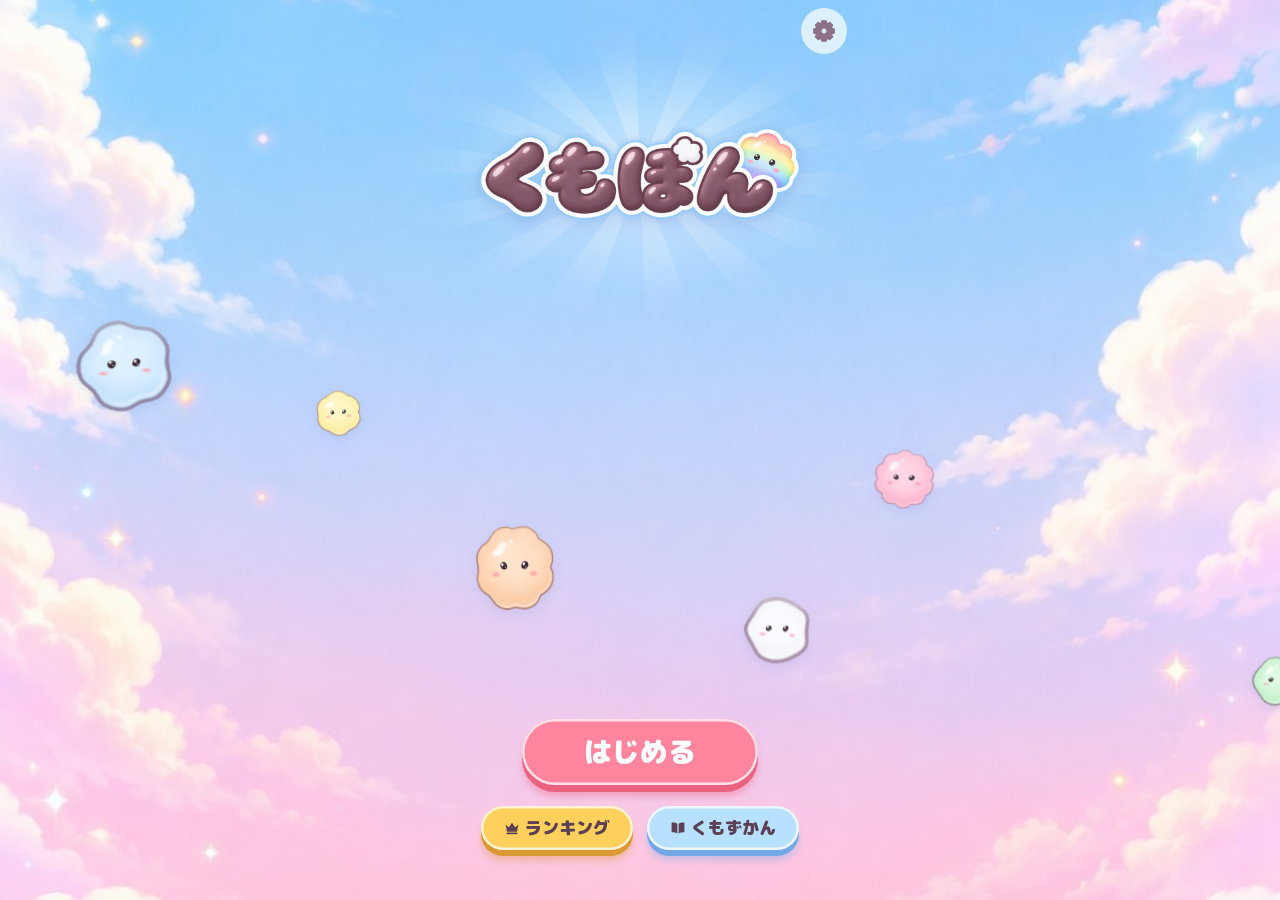
==== index.html @ 82a44bf9 "ブラウザ版くもぽん（版 e2bf3908e99c）" ====
<!doctype html>
<!-- ブラウザ版くもぽん（本番のページの骨組み）。
     <canvas id="game"> に描画の担当（js/render/）が盤面を描き、その上の <div id="ui"> に画面（js/ui/ui.js）を重ねる。
     つなぐのは js/main.js。読み込みに失敗したら main.js が #boot-error に文を入れて出す。読み込みが済むと <html> に ready が付く -->
<html lang="ja">
<head>
  <meta charset="utf-8">
  <!-- 拡大しない（ダブルタップ・2 本指）。ノッチの下まで使う（安全域は CSS の env() で避ける） -->
  <meta name="viewport" content="width=device-width, initial-scale=1, maximum-scale=1, user-scalable=no, viewport-fit=cover">
  <title>くもぽん</title>
  <meta name="description" content="びんを まわして 雲を くっつけて、口から ぽんっと だす パズル。ブラウザで そのまま あそべます。">
  <!-- アドレスバーの色（タイトルは空の上の色。遊ぶ画面では ui.js が場面の空の色に替える） -->
  <meta name="theme-color" content="#98d0f9">
  <meta name="color-scheme" content="light">
  <meta name="format-detection" content="telephone=no">
  <meta name="mobile-web-app-capable" content="yes">
  <meta name="apple-mobile-web-app-capable" content="yes">
  <meta name="apple-mobile-web-app-title" content="くもぽん">
  <meta name="apple-mobile-web-app-status-bar-style" content="default">
  <link rel="manifest" href="manifest.webmanifest">
  <link rel="icon" type="image/png" sizes="32x32" href="assets/icons/favicon-32.png">
  <link rel="apple-touch-icon" href="assets/icons/apple-touch-icon.png">
  <!-- 字体は先に読み始める（画面は読み終わるまで出さない） -->
  <link rel="preload" href="assets/fonts/kumopon-rounded-black.woff" as="font" type="font/woff" crossorigin>
  <link rel="preload" href="assets/fonts/kumopon-rounded-bold.woff" as="font" type="font/woff" crossorigin>
  <link rel="preload" href="assets/img/title_bg.jpg" as="image">
  <link rel="stylesheet" href="v/e2bf3908e99c/app.css">
  <script type="module" src="v/e2bf3908e99c/js/main.js"></script>
</head>
<body>
  <canvas id="game" aria-label="くもぽんの びん"></canvas>
  <div id="ui"></div>
  <div id="loading" role="status" aria-live="polite">
    <svg class="loading-cloud" viewBox="0 0 84 64" aria-hidden="true">
      <path fill="#fff" stroke="#c9dcf5" stroke-width="2.5" d="M22 58h40a14 14 0 0 0 3-27.7A20 20 0 0 0 28.4 20 15 15 0 0 0 7 36a11 11 0 0 0 15 22z"/>
      <ellipse cx="34" cy="40" rx="2.6" ry="3.4" fill="#5c4054"/><ellipse cx="50" cy="40" rx="2.6" ry="3.4" fill="#5c4054"/>
      <ellipse cx="29" cy="46" rx="4" ry="2.2" fill="#ff9aac" opacity="0.5"/><ellipse cx="55" cy="46" rx="4" ry="2.2" fill="#ff9aac" opacity="0.5"/>
    </svg>
    <div>よみこみちゅう…</div>
  </div>
  <div id="boot-error" role="alert" hidden></div>
  <div id="rotate" aria-hidden="true">スマホを たてに して あそんでね</div>
  <noscript><div id="boot-error">JavaScript を オンにすると あそべます。</div></noscript>
</body>
</html>
---- v/e2bf3908e99c/app.css ----
/* ブラウザ版くもぽんの見た目（iOS の App/Shell/Theme.swift と各画面の SwiftUI の寸法を写した）。
   1pt ＝ 1px。字は丸ゴシックの太字（M PLUS Rounded 1c を使う字だけに絞った woff。iOS の .heavy は Black 900、.bold は Bold 700）。
   動きは必ずイージング（ばねは ui/parts.js が SwiftUI の spring を CSS の linear() 関数〈点を並べた曲線。等速の linear とは別物〉に写して --sp-… に置く）。
   遊んでいる間、#ui は指を通し（下の <canvas id="game"> が びんを回す指を取る）、ボタンだけが指を受ける */

@font-face {
  font-family: 'KumoponRounded';
  src: url('../../assets/fonts/kumopon-rounded-black.woff') format('woff');
  font-weight: 800 900;
  font-style: normal;
  /* 読み込む前に別の字体で出さない（ちらつき）。UI は document.fonts.load を待ってから見せる */
  font-display: block;
}
@font-face {
  font-family: 'KumoponRounded';
  src: url('../../assets/fonts/kumopon-rounded-bold.woff') format('woff');
  font-weight: 100 700;
  font-style: normal;
  font-display: block;
}

:root {
  --ink: #5c4054;
  --ink-soft: #8c7085;
  --cream: #fff5e8;
  --blush: #ffdbe0;
  --pink: #ff859e;
  --pink-deep: #eb6180;
  --mint: #8cdbb8;
  --sky: #8cc7ff;
  --gold: #ffd15c;
  --gold-deep: #db9933;
  --book-blue: #b8e0ff;
  --book-blue-deep: #73a8e6;
  --endless: #8cdbd1;
  --endless-deep: #4da39e;
  /* タイトルの空の上の色（title_bg のいちばん上。iOS の TitleView.skyTop） */
  --sky-top: #98d0f9;
  --rainbow: linear-gradient(90deg, #ffb3bd, #ffcf9e, #fff0a3, #bdedb3, #a8e0ff, #b3c2ff, #dbbdff);
  --ease-out: cubic-bezier(0, 0, 0.58, 1);
  --ease-in: cubic-bezier(0.42, 0, 1, 1);
  --ease-in-out-sine: cubic-bezier(0.37, 0, 0.63, 1);
  /* 遊ぶ列の幅: 盤面（論理キャンバス 360×720 の縦横そのまま）と同じ幅。広い画面では盤面の幅、狭い画面では画面の幅
     （背の低いブラウザ〈iPhone の Safari のアドレスバーつき〉でも 360px より細くしない） */
  --colw: min(100vw, max(360px, 50vh));
  /* ばね（JavaScript が置き直す。置く前の代わり） */
  --sp-press: cubic-bezier(0.22, 1.2, 0.36, 1);
  --sp-press-d: 350ms;
  --sp-scale: cubic-bezier(0.34, 1.56, 0.64, 1);
  --sp-scale-d: 400ms;
  --sp-squish: cubic-bezier(0.34, 1.56, 0.64, 1);
  --sp-squish-d: 450ms;
  --sp-toggle: cubic-bezier(0.22, 1.2, 0.36, 1);
  --sp-toggle-d: 400ms;
}
@supports (height: 100dvh) {
  :root { --colw: min(100vw, max(360px, 50dvh)); }
}

/* ---- ページ全体: スクロール・引っぱって更新・ダブルタップの拡大・長押しのメニュー・文字の選択を止める ---- */

[hidden] { display: none !important; }

html, body {
  margin: 0;
  width: 100%;
  height: 100%;
  overflow: hidden;
  overscroll-behavior: none;
  background: var(--sky-top);
  color: var(--ink);
  font-family: 'KumoponRounded', 'Hiragino Maru Gothic ProN', 'Arial Rounded MT Bold', system-ui, sans-serif;
  font-weight: 700;
  -webkit-text-size-adjust: 100%;
  text-size-adjust: 100%;
  -webkit-user-select: none;
  user-select: none;
  -webkit-touch-callout: none;
  -webkit-tap-highlight-color: transparent;
}
body {
  position: fixed;
  inset: 0;
  touch-action: none;
}
img { -webkit-user-drag: none; user-select: none; }

#game {
  position: fixed;
  inset: 0;
  width: 100%;
  height: 100%;
  display: block;
  touch-action: none;
}

/* 読み込みの間（main.js が <html> に ready を付けたら消える） */
#loading {
  position: fixed;
  inset: 0;
  z-index: 20;
  display: flex;
  flex-direction: column;
  align-items: center;
  justify-content: center;
  gap: 14px;
  background: linear-gradient(180deg, var(--sky-top), #ffdcea);
  color: var(--ink-soft);
  font-size: 15px;
  font-weight: 900;
  transition: opacity 0.4s var(--ease-out), visibility 0s 0.4s;
}
html.ready #loading { opacity: 0; visibility: hidden; pointer-events: none; }
#loading .loading-cloud { width: 84px; height: 64px; animation: loading-bob 0.9s var(--ease-in-out-sine) infinite alternate; }
@keyframes loading-bob { from { transform: translateY(-6px) scale(1.02, 0.98); } to { transform: translateY(6px) scale(0.98, 1.02); } }

#boot-error {
  position: fixed;
  z-index: 30;
  left: 16px;
  right: 16px;
  top: 50%;
  transform: translateY(-50%);
  max-width: 420px;
  margin: 0 auto;
  padding: 20px 22px;
  border-radius: 24px;
  background: var(--cream);
  box-shadow: inset 0 0 0 3px #fff, 0 10px 20px rgba(0, 0, 0, 0.12);
  font-size: 15px;
  line-height: 1.6;
  text-align: center;
}

/* 横向きのスマホ: 縦に回してもらう（遊ぶ画面は縦長） */
#rotate {
  display: none;
  position: fixed;
  inset: 0;
  z-index: 25;
  align-items: center;
  justify-content: center;
  background: linear-gradient(180deg, var(--sky-top), #ffdcea);
  font-size: 18px;
  font-weight: 900;
}
@media (orientation: landscape) and (pointer: coarse) and (max-height: 500px) {
  #rotate { display: flex; }
}

/* ---- 画面の入れ物 ---- */

#ui {
  position: fixed;
  inset: 0;
  z-index: 1;
  pointer-events: none;
  overflow: hidden;
}
#ui.fonts-pending { visibility: hidden; }
/* 画面の文は ことばの間に空白を入れて書いてある（分かち書き）。行は空白と句読点でだけ折り返す（「育つ（8／段）」のように ことばの途中で切らない） */
#ui { word-break: keep-all; overflow-wrap: anywhere; line-break: strict; }
#ui button, #ui a { font-family: inherit; touch-action: manipulation; }
#ui :focus { outline: none; }
#ui :focus-visible { outline: 3px solid rgba(115, 168, 230, 0.9); outline-offset: 3px; }

.col {
  position: relative;
  width: var(--colw);
  margin: 0 auto;
  box-sizing: border-box;
}
/* 重なりの順: 画面（タイトル・上の帯）→ 重ね画面（一時停止・結果・説明）→ シート → 切り替えの雲。画面の中の z-index は外に漏らさない */
.screen { position: absolute; inset: 0; z-index: 0; isolation: isolate; }
.spacer { flex: 1 1 0; min-width: 0; }
.icon { flex: 0 0 auto; display: block; }

/* 白い縁取りの字（OutlinedText。縁は JavaScript が text-shadow で付ける） */
.ol { font-weight: 900; line-height: 1.2; white-space: nowrap; }

/* ---- ボタン ---- */

button { -webkit-tap-highlight-color: transparent; }

/* 押すと沈む厚みのボタン（ChunkyButtonStyle） */
.chunky {
  position: relative;
  display: inline-block;
  border: 0;
  margin: 0;
  padding: 0 0 var(--depth);
  background: none;
  color: var(--fg);
  font-weight: 900;
  line-height: 1.2;
  cursor: pointer;
  pointer-events: auto;
}
.chunky .edge {
  position: absolute;
  left: 0;
  right: 0;
  top: var(--depth);
  bottom: 0;
  border-radius: 999px;
  background: var(--edge);
  box-shadow: 0 5px 6px color-mix(in srgb, var(--edge) 35%, transparent);
  transition: box-shadow 0.2s var(--ease-out);
}
.chunky .face {
  position: relative;
  display: flex;
  align-items: center;
  justify-content: center;
  gap: 0.3em;
  border-radius: 999px;
  background: var(--c);
  box-shadow: inset 0 0 0 2.5px rgba(255, 255, 255, 0.75);
  white-space: nowrap;
  transition: transform var(--sp-press-d) var(--sp-press);
}
.chunky .label { overflow: hidden; text-overflow: ellipsis; }
.chunky:active .face { transform: translateY(calc(var(--depth) - 1px)); }
.chunky:active .edge { box-shadow: 0 2px 2px color-mix(in srgb, var(--edge) 35%, transparent); }
.chunky.fill { flex: 1 1 0; min-width: 0; }

/* 押すと「ぷにっ」と縮むボタン（SquishyButtonStyle） */
.squishy {
  border: 0;
  margin: 0;
  padding: 14px 26px;
  border-radius: 999px;
  background: var(--c);
  color: #fff;
  font-size: 20px;
  font-weight: 900;
  line-height: 1.2;
  cursor: pointer;
  pointer-events: auto;
  box-shadow: inset 0 0 0 2px rgba(255, 255, 255, 0.6), 0 5px 8px color-mix(in srgb, var(--c) 45%, transparent);
  transition: transform var(--sp-squish-d) var(--sp-squish), box-shadow 0.2s var(--ease-out);
}
.squishy:active {
  transform: scale(1.06, 0.9);
  box-shadow: inset 0 0 0 2px rgba(255, 255, 255, 0.6), 0 1px 2px color-mix(in srgb, var(--c) 45%, transparent);
}

/* 押すと少し縮むだけのボタン（PressScaleStyle） */
.press {
  border: 0;
  margin: 0;
  cursor: pointer;
  pointer-events: auto;
  transition: transform var(--sp-scale-d) var(--sp-scale), opacity 0.2s var(--ease-out);
}
.press:active { transform: scale(1.04, 0.92); }

/* 字だけのボタン（もどる・タイトルへ） */
.text-btn {
  border: 0;
  background: none;
  padding: 8px 16px;
  min-height: 44px;
  font-size: 14px;
  font-weight: 700;
  color: var(--ink-soft);
  cursor: pointer;
  pointer-events: auto;
}

/* ---- タイトル ---- */

.title-screen { pointer-events: auto; background: var(--sky-top); overflow: hidden; }
.title-bg {
  position: absolute;
  inset: 0;
  width: 100%;
  height: 100%;
  object-fit: cover;
  object-position: center;
}
.drift { position: absolute; inset: 0; pointer-events: none; overflow: hidden; }
.drift-cloud {
  position: absolute;
  left: 0;
  top: 0;
  height: auto;
  width: 64px;
  transform-origin: 50% 100%;
  filter: drop-shadow(0 4px 6px rgba(128, 153, 217, 0.22));
  will-change: transform;
  /* 帯を測って置くまでは出さない（左上に元の大きさで出てしまう） */
  visibility: hidden;
}
.drift.placed .drift-cloud { visibility: visible; }
.title-col {
  height: 100%;
  display: flex;
  flex-direction: column;
  align-items: center;
  padding: env(safe-area-inset-top) 0 env(safe-area-inset-bottom);
}
.title-top {
  width: 100%;
  display: flex;
  align-items: flex-start;
  gap: 10px;
  padding: 8px 18px 0;
  box-sizing: border-box;
  position: relative;
  z-index: 2;
}
.gear-btn {
  flex: 0 0 auto;
  width: 46px;
  height: 46px;
  border-radius: 50%;
  background: rgba(255, 255, 255, 0.7);
  color: var(--ink-soft);
  display: flex;
  align-items: center;
  justify-content: center;
  padding: 0;
}
/* iPhone で開いた人への帯 */
.ios-band {
  pointer-events: auto;
  display: flex;
  align-items: center;
  gap: 8px;
  min-width: 0;
  min-height: 44px;
  padding: 6px 10px 6px 12px;
  box-sizing: border-box;
  border-radius: 16px;
  background: rgba(255, 255, 255, 0.86);
  box-shadow: 0 4px 10px rgba(107, 133, 217, 0.18);
  color: var(--ink);
  text-decoration: none;
  transition: transform var(--sp-scale-d) var(--sp-scale);
}
.ios-band:active { transform: scale(0.97); }
.band-text { display: flex; flex-direction: column; min-width: 0; font-size: 12.5px; font-weight: 900; line-height: 1.3; }
.band-sub { font-size: 10.5px; font-weight: 700; color: var(--ink-soft); }
.band-chev { color: var(--pink-deep); }
.title-gap { flex: 0 1 44px; min-height: 0; }
.logo-block {
  position: relative;
  z-index: 1;
  width: 100%;
  display: flex;
  flex-direction: column;
  align-items: center;
  gap: 6px;
  pointer-events: none;
}
.logo-frame {
  position: relative;
  width: 100%;
  height: 150px;
  display: flex;
  align-items: center;
  justify-content: center;
}
/* 光の筋: 520×300 の枠に、中心から放射する 14 本。横長の楕円（縦 0.62）に消え、±0.1 rad を 9 秒で 1 往復 */
.rays {
  position: absolute;
  left: 50%;
  top: 50%;
  width: 520px;
  height: 300px;
  margin: -150px 0 0 -260px;
  overflow: hidden;
  pointer-events: none;
}
.rays-squash { position: absolute; left: 50%; top: 50%; width: 0; height: 0; transform: scaleY(0.62); }
.rays-svg { position: absolute; animation: rays-sway 4.5s var(--ease-in-out-sine) infinite alternate; }
@keyframes rays-sway { from { transform: rotate(-0.1rad); } to { transform: rotate(0.1rad); } }
.logo-pop { position: relative; }
/* ロゴの上下のゆれ: 2.4 秒で上から下へ（sin のイージング。行って戻って 4.8 秒） */
.logo-bob { animation: logo-bob 2.4s var(--ease-in-out-sine) infinite alternate; }
@keyframes logo-bob { from { transform: translateY(-4px); } to { transform: translateY(4px); } }
.title-logo {
  display: block;
  width: min(340px, calc(var(--colw) - 40px));
  height: auto;
  filter: drop-shadow(0 6px 10px rgba(107, 133, 217, 0.28));
}
.best-pill {
  max-width: calc(100% - 40px);
  padding: 5px 16px;
  border-radius: 999px;
  background: rgba(255, 255, 255, 0.72);
  font-size: 17px;
  font-weight: 900;
  line-height: 1.3;
  white-space: nowrap;
  overflow: hidden;
  text-overflow: ellipsis;
}
.best-pill.empty { visibility: hidden; }
.title-flex { flex: 1 1 auto; min-height: 16px; }
.title-buttons {
  position: relative;
  z-index: 1;
  display: flex;
  flex-direction: column;
  align-items: center;
  gap: 14px;
}
.title-row { display: flex; gap: 14px; padding: 0 16px; }
.title-bottom {
  flex: 0 0 auto;
  min-height: 44px;
  width: 100%;
  display: flex;
  align-items: center;
  justify-content: center;
  padding: 4px 0 8px;
  box-sizing: border-box;
}
.storage-note {
  max-width: calc(100% - 32px);
  padding: 5px 12px;
  border-radius: 999px;
  background: rgba(255, 255, 255, 0.72);
  font-size: 12px;
  font-weight: 700;
  color: var(--ink-soft);
  text-align: center;
}
/* 背の低い画面（iPhone の Safari のアドレスバーつきなど）: ロゴの枠を少し詰める */
@media (max-height: 600px) {
  .logo-frame { height: 124px; }
  .title-logo { width: min(300px, calc(var(--colw) - 40px)); }
}

/* ---- 遊ぶ画面の上の帯 ---- */

.hud { pointer-events: none; }
.hud-col {
  display: flex;
  flex-direction: column;
  align-items: stretch;
  gap: 6px;
  padding: calc(env(safe-area-inset-top) + 6px) 14px 0;
}
.hud-row { display: flex; align-items: flex-start; gap: 10px; }
.pause-btn {
  flex: 0 0 52px;
  width: 52px;
  height: 52px;
  padding: 0;
  border-radius: 50%;
  background: rgba(255, 255, 255, 0.88);
  box-shadow: inset 0 0 0 2.5px #fff, 0 2px 4px rgba(92, 64, 84, 0.18);
  color: rgba(92, 64, 84, 0.8);
  display: flex;
  align-items: center;
  justify-content: center;
}
.pause-btn.off { opacity: 0; pointer-events: none; }
.hud-mid {
  flex: 0 1 auto;
  min-width: 0;
  display: flex;
  flex-direction: column;
  align-items: center;
  gap: 2px;
  transition: opacity 0.3s var(--ease-out);
}
.score-box { max-width: 100%; min-width: 0; }
.score { font-size: 38px; line-height: 1.18; text-align: center; font-variant-numeric: tabular-nums; }
.rain-pill {
  padding: 1px 8px;
  border-radius: 999px;
  background: rgba(255, 255, 255, 0.7);
  font-size: 12px;
  font-weight: 900;
  color: var(--ink-soft);
}

/* 時計の輪（TimerPill） */
.timer { position: relative; flex: 0 0 68px; width: 68px; height: 68px; transition: opacity 0.3s var(--ease-out); }
.t-pop, .t-beat { position: relative; width: 100%; height: 100%; }
.t-beat {
  border-radius: 50%;
  box-shadow: 0 2px 4px rgba(92, 64, 84, 0.15);
  transition: transform 0.2s var(--ease-out), box-shadow 0.3s var(--ease-out);
}
.timer.hurry .t-beat { box-shadow: 0 2px 8px rgba(235, 97, 128, 0.4); }
.t-beat.beat { transform: scale(1.08); }
.ring { position: absolute; inset: 0; width: 100%; height: 100%; overflow: visible; }
.ring .arc { transition: stroke 0.3s var(--ease-out); }
.t-text {
  position: absolute;
  inset: 0;
  display: flex;
  flex-direction: column;
  align-items: center;
  justify-content: center;
  line-height: 1;
}
.t-num { font-size: 27px; font-weight: 900; font-variant-numeric: tabular-nums; }
.t-num.small { font-size: 22px; }
.t-unit { margin-top: 0; font-size: 9px; font-weight: 700; color: var(--ink-soft); }
.t-bonus { position: absolute; left: -40px; bottom: -24px; pointer-events: none; }
.bonus-text {
  font-weight: 900;
  color: #33998c;
  white-space: nowrap;
  text-shadow: 1.5px 1.5px 0 #fff, -1.5px -1.5px 0 #fff;
}

/* 段のはしご（LadderView） */
.ladder {
  align-self: center;
  display: flex;
  align-items: flex-end;
  gap: 2px;
  padding: 3px 10px;
  border-radius: 999px;
  background: rgba(255, 255, 255, 0.55);
  transition: opacity 0.3s var(--ease-out);
}
.step { display: flex; flex-direction: column; align-items: center; gap: 1px; }
.step-art { position: relative; transition: opacity 0.3s var(--ease-out); }
.step-art svg { display: block; overflow: visible; }
.step-dot { width: 3.5px; height: 3.5px; border-radius: 50%; }
.step-dot.on { background: rgba(92, 64, 84, 0.7); }
.step-badge {
  position: absolute;
  transform: translate(-50%, -50%);
  padding: 0 3px;
  border-radius: 999px;
  background: var(--pink-deep);
  color: #fff;
  font-size: 9px;
  font-weight: 900;
  line-height: 1.35;
  white-space: nowrap;
}

/* 返しの数え上げ（TallyView） */
.tally-row { display: flex; justify-content: center; min-height: 26px; transition: opacity 0.3s var(--ease-out); }
.tally {
  display: flex;
  align-items: center;
  gap: 6px;
  padding: 3px 10px;
  border-radius: 999px;
  background: rgba(255, 255, 255, 0.85);
}
.tally-tag {
  padding: 2px 8px;
  border-radius: 999px;
  background: var(--pink-deep);
  color: #fff;
  font-size: 13px;
  font-weight: 900;
  white-space: nowrap;
}
.tally-num { font-size: 17px; font-weight: 900; font-variant-numeric: tabular-nums; white-space: nowrap; }

/* READY */
.banner-layer { position: absolute; inset: 0; pointer-events: none; }
.banner { position: absolute; left: 50%; transform: translate(-50%, -50%); }

/* 残りわずか: 画面のふちが桃色に脈打つ（1 秒に 2 回。sin のイージング。遊ぶ列の左右のふちと上下） */
.hurry-glow {
  position: absolute;
  top: 0;
  bottom: 0;
  left: 50%;
  width: var(--colw);
  margin-left: calc(var(--colw) / -2);
  opacity: 0;
  pointer-events: none;
  transition: opacity 0.3s var(--ease-out);
}
.hurry-glow.on { opacity: 1; }
.hurry-glow .pulse {
  position: absolute;
  inset: 0;
  box-shadow: inset 0 0 36px 16px var(--pink-deep);
  animation: glow-pulse 0.25s var(--ease-in-out-sine) infinite alternate;
  animation-play-state: paused;
}
.hurry-glow.on .pulse { animation-play-state: running; }
@keyframes glow-pulse { from { opacity: 0.075; } to { opacity: 0.75; } }

/* 結果を出している間: 点・時計・はしごを消す */
.hud.finished .hud-mid,
.hud.finished .timer,
.hud.finished .ladder,
.hud.finished .tally-row { opacity: 0; }

/* ---- 重ね画面（一時停止・結果・初めての説明）---- */

.overlay { position: absolute; inset: 0; z-index: 2; pointer-events: auto; }
.overlay > .dim { position: absolute; inset: 0; background: rgba(0, 0, 0, 0.22); }
.center {
  position: absolute;
  inset: 0;
  display: flex;
  padding: max(14px, env(safe-area-inset-top)) 16px max(14px, env(safe-area-inset-bottom));
  box-sizing: border-box;
  overflow-y: auto;
  overscroll-behavior: contain;
  touch-action: pan-y;
}
.card {
  position: relative;
  margin: auto;
  width: 100%;
  box-sizing: border-box;
  display: flex;
  flex-direction: column;
  align-items: center;
  text-align: center;
  background: var(--cream);
  border-radius: 30px;
  box-shadow: inset 0 0 0 3px #fff, 0 10px 20px rgba(0, 0, 0, 0.12);
}

/* 一時停止（PauseView） */
.pause-card { max-width: 330px; padding: 22px 22px 14px; }
.pause-title { font-size: 22px; font-weight: 900; line-height: 1.25; }
.pause-mode { margin-top: 2px; font-size: 13px; font-weight: 700; color: var(--ink-soft); }
.rules {
  width: 100%;
  box-sizing: border-box;
  margin-top: 12px;
  padding: 12px 14px;
  border-radius: 16px;
  background: rgba(255, 255, 255, 0.75);
  display: flex;
  flex-direction: column;
  gap: 8px;
  text-align: left;
}
.rule { display: flex; align-items: baseline; gap: 6px; }
.rule .dot, .intro-line .dot { flex: 0 0 6px; width: 6px; height: 6px; border-radius: 50%; background: var(--sky); }
.rule-text { font-size: 13px; font-weight: 700; color: var(--ink-soft); line-height: 1.35; white-space: pre-line; }
.book-chip {
  display: inline-flex;
  align-items: center;
  gap: 6px;
  min-height: 34px;
  padding: 7px 14px;
  box-sizing: border-box;
  border-radius: 999px;
  background: var(--book-blue);
  box-shadow: inset 0 0 0 2px #fff;
  color: var(--ink);
  font-size: 13px;
  font-weight: 900;
}
.pause-card .book-chip { margin-top: 10px; min-height: 44px; }
.pause-card .squishy { margin-top: 20px; }
.retry-btn {
  margin-top: 14px;
  display: inline-flex;
  align-items: center;
  gap: 6px;
  min-height: 44px;
  padding: 10px 18px;
  box-sizing: border-box;
  border-radius: 999px;
  background: rgba(255, 255, 255, 0.9);
  color: var(--ink);
  font-size: 16px;
  font-weight: 900;
}
.pause-card .to-title { margin-top: 34px; }
@media (max-height: 720px) {
  .pause-card { padding-top: 16px; }
  .pause-card .rules { gap: 5px; padding: 9px 12px; margin-top: 8px; }
  .pause-card .squishy { margin-top: 12px; }
  .pause-card .retry-btn { margin-top: 8px; }
  .pause-card .to-title { margin-top: 8px; }
}
/* さらに背の低い画面（iPhone の Safari の横の帯つきなど 600px 未満）: 説明の字を少し小さく、ボタンの間を詰めて 1 枚に収める（収まらなければスクロール） */
@media (max-height: 620px) {
  .pause-card { padding: 12px 18px 6px; }
  .pause-title { font-size: 19px; }
  .pause-mode { display: none; }
  .pause-card .rules { gap: 4px; padding: 8px 10px; }
  .rule-text { font-size: 12px; line-height: 1.3; }
  .pause-card .book-chip { margin-top: 6px; min-height: 36px; padding: 5px 12px; }
  .pause-card .squishy { margin-top: 8px; padding: 11px 24px; }
  .pause-card .retry-btn { margin-top: 6px; }
  .pause-card .to-title { margin-top: 2px; }
}

/* 初めての説明（ModeIntroCard） */
.intro-card { max-width: 340px; padding: 20px 20px 12px; }
.kicker { font-size: 12px; font-weight: 700; color: var(--ink-soft); }
.intro-card > .ol { margin-top: 2px; }
.goals { display: flex; justify-content: center; gap: 18px; margin-top: 10px; }
.goal { display: flex; flex-direction: column; align-items: center; gap: 2px; }
.goal-img { height: 64px; width: auto; }
.goal-name { font-size: 12px; font-weight: 700; }
.goal-gain { font-size: 13px; font-weight: 900; color: var(--endless-deep); }
.intro-lines {
  width: 100%;
  box-sizing: border-box;
  margin-top: 12px;
  padding: 12px 14px;
  border-radius: 16px;
  background: rgba(255, 255, 255, 0.8);
  display: flex;
  flex-direction: column;
  gap: 8px;
  text-align: left;
}
.intro-line { display: flex; align-items: baseline; gap: 6px; font-size: 14px; font-weight: 700; line-height: 1.35; }
.intro-card .squishy { margin-top: 16px; }
.intro-card .text-btn { margin-top: 6px; }

/* 結果（ResultView）: 後ろの空は暗くしない。カードの後ろにだけ白い薄い幕 */
.result-layer, .result-layer .center { pointer-events: none; }
.result-wrap { position: relative; margin: auto; width: 100%; max-width: 330px; pointer-events: auto; }
.result-glow {
  position: absolute;
  inset: -14px;
  border-radius: 40px;
  background: rgba(255, 255, 255, 0.28);
  filter: blur(6px);
}
.result-card { max-width: 330px; padding: 24px; gap: 12px; }
.result-mode { font-size: 18px; font-weight: 900; color: var(--ink-soft); }
.result-card .score-box { width: 100%; }
.result-score { font-size: 56px; line-height: 1.15; text-align: center; font-variant-numeric: tabular-nums; }
.new-best {
  padding: 5px 14px;
  border-radius: 999px;
  background: var(--pink-deep);
  color: #fff;
  font-size: 16px;
  font-weight: 900;
}
.best-line { font-size: 14px; font-weight: 700; color: var(--ink-soft); }
.best-note { font-size: 11px; font-weight: 700; color: rgba(140, 112, 133, 0.85); }
.grade { display: flex; align-items: center; gap: 10px; }
.badge { position: relative; height: 78px; }
.badge-img { display: block; height: 78px; width: auto; }
.badge-name {
  position: absolute;
  left: 50%;
  bottom: 9px;
  width: 56px;
  margin-left: -28px;
  font-size: 10.5px;
  font-weight: 900;
  letter-spacing: -0.04em;
  text-align: center;
  white-space: nowrap;
}
.grade-text { text-align: left; }
.grade-name { font-size: 20px; font-weight: 900; line-height: 1.25; }
.grade-sub { font-size: 13px; font-weight: 700; color: var(--ink-soft); }
.grade-band {
  padding: 5px 14px;
  border-radius: 999px;
  background: var(--rainbow);
  box-shadow: inset 0 0 0 2px #fff;
  font-size: 16px;
  font-weight: 900;
  white-space: nowrap;
}
.cheer { font-size: 13px; font-weight: 700; color: var(--ink-soft); white-space: nowrap; }
.stats { display: flex; gap: 10px; width: 100%; padding-top: 4px; }
.stat {
  flex: 1 1 0;
  min-width: 0;
  padding: 8px 2px;
  border-radius: 14px;
  background: rgba(255, 255, 255, 0.8);
  display: flex;
  flex-direction: column;
  align-items: center;
  gap: 2px;
  color: var(--ink);
}
.stat.link { box-shadow: inset 0 0 0 1.5px rgba(115, 168, 230, 0.5); }
.stat-value { font-size: 18px; font-weight: 900; white-space: nowrap; }
.stat-label { display: flex; align-items: center; gap: 2px; font-size: 11px; font-weight: 700; color: var(--ink-soft); white-space: nowrap; }
.book-chip.fresh { padding: 5px 12px; min-height: 30px; }
.result-buttons { display: flex; align-items: flex-start; gap: 8px; width: 100%; padding-top: 2px; }
.sticker {
  position: absolute;
  right: -26px;
  top: -50px;
  width: 96px;
  transform-origin: 0 100%;
  pointer-events: none;
}
.sticker-img {
  display: block;
  width: 96px;
  height: auto;
  animation: sticker-bob 1.8s var(--ease-in-out-sine) infinite alternate;
}
@keyframes sticker-bob { from { transform: rotate(8deg) translateY(-3px); } to { transform: rotate(8deg) translateY(3px); } }
/* 順位の行（RankChip の並び。ほかの文は小さく） */
.rank-line { width: 100%; display: flex; justify-content: center; }
.rank-chips { display: flex; gap: 6px; width: 100%; padding: 0; background: none; }
.rank-chip {
  flex: 1 1 0;
  min-width: 0;
  padding: 5px 0;
  border-radius: 12px;
  background: rgba(255, 255, 255, 0.85);
  box-shadow: inset 0 0 0 1.5px rgba(92, 64, 84, 0.12);
}
.rank-chip.gold { background: rgba(255, 209, 92, 0.45); box-shadow: inset 0 0 0 1.5px rgba(219, 153, 51, 0.6); }
.chip-title { font-size: 10px; font-weight: 700; color: var(--ink-soft); }
.chip-rank { font-size: 16px; font-weight: 900; color: var(--ink); font-variant-numeric: tabular-nums; white-space: nowrap; }
.rank-text {
  display: inline-flex;
  align-items: center;
  gap: 4px;
  min-height: 28px;
  padding: 0 4px;
  background: none;
  font-size: 12px;
  font-weight: 700;
  color: var(--ink-soft);
}
.rank-crown { color: var(--gold-deep); }

/* ---- シート ---- */

.sheets { position: absolute; inset: 0; z-index: 5; pointer-events: none; }
.sheets.open { pointer-events: auto; }
.sheet { position: absolute; inset: 0; }
.sheet-backdrop { position: absolute; inset: 0; background: rgba(0, 0, 0, 0.25); }
.sheet-panel {
  position: absolute;
  left: 0;
  right: 0;
  bottom: 0;
  margin: 0 auto;
  width: min(100%, 520px);
  height: calc(100% - max(env(safe-area-inset-top), 10px) - 10px);
  max-height: 900px;
  display: flex;
  flex-direction: column;
  border-radius: 14px 14px 0 0;
  background: var(--cream);
  box-shadow: 0 -6px 24px rgba(0, 0, 0, 0.12);
  overflow: hidden;
}
.sheet-panel.book, .sheet-panel.settings { background: linear-gradient(180deg, var(--cream), #e0f0ff); }
.sheet-head {
  position: relative;
  flex: 0 0 auto;
  display: grid;
  grid-template-columns: 44px 1fr 44px;
  align-items: center;
  padding: 16px 16px 8px;
  touch-action: none;
  cursor: grab;
}
.grabber {
  position: absolute;
  top: 6px;
  left: 50%;
  width: 36px;
  height: 5px;
  margin-left: -18px;
  border-radius: 3px;
  background: rgba(140, 112, 133, 0.32);
}
.sheet-title { grid-column: 2; display: flex; align-items: center; justify-content: center; gap: 6px; min-width: 0; }
.sheet-title-img { height: 28px; width: auto; }
.close-btn {
  grid-column: 3;
  width: 44px;
  height: 44px;
  padding: 0;
  border-radius: 50%;
  background: rgba(255, 255, 255, 0.9);
  color: var(--ink-soft);
  display: flex;
  align-items: center;
  justify-content: center;
}
.sheet-body {
  position: relative;
  flex: 1 1 auto;
  overflow-x: hidden;
  overflow-y: auto;
  overscroll-behavior: contain;
  touch-action: pan-y;
  -webkit-overflow-scrolling: touch;
  padding: 0 16px calc(28px + env(safe-area-inset-bottom));
}

/* せってい（iOS の Form の組にならい、白い角丸の組に行を並べる） */
.page { position: relative; }
.group { margin-top: 18px; }
.group:first-child { margin-top: 6px; }
.group-head { padding: 0 16px 6px; font-size: 13px; font-weight: 700; color: var(--ink-soft); }
.group-box { border-radius: 14px; background: #fff; overflow: hidden; }
.group-foot { padding: 6px 16px 0; font-size: 12px; font-weight: 700; line-height: 1.5; color: var(--ink-soft); }
.row {
  display: flex;
  align-items: center;
  gap: 12px;
  width: 100%;
  min-height: 50px;
  padding: 0 16px;
  box-sizing: border-box;
  border: 0;
  background: none;
  color: var(--ink);
  font-size: 16px;
  font-weight: 700;
  text-align: left;
  text-decoration: none;
  cursor: pointer;
}
.row + .row { border-top: 1px solid rgba(92, 64, 84, 0.08); }
.row-label { flex: 1 1 auto; min-width: 0; }
.row.disabled { opacity: 0.4; pointer-events: none; }
.row-seg { flex-wrap: wrap; padding: 8px 16px; cursor: default; }
.row-seg .seg { flex: 1 1 210px; }
.row-text { display: block; padding: 12px 16px; font-size: 13px; line-height: 1.55; color: var(--ink-soft); cursor: default; }
.row-text .warn { margin-top: 4px; color: var(--pink-deep); }
.row-chev { color: var(--ink-soft); }
.row-link:active { background: rgba(92, 64, 84, 0.05); }
.version { margin-top: 22px; text-align: center; font-size: 11px; color: rgba(140, 112, 133, 0.6); }

/* 切り替え（Toggle）。オンは mint を少し濃く（白い丸が見えるように） */
.switch {
  position: relative;
  flex: 0 0 auto;
  width: 51px;
  height: 31px;
  padding: 0;
  border: 0;
  border-radius: 999px;
  background: rgba(120, 120, 128, 0.18);
  cursor: pointer;
  transition: background-color 0.25s var(--ease-out);
}
.switch[aria-checked='true'] { background: #5fc796; }
.knob {
  position: absolute;
  left: 2px;
  top: 2px;
  width: 27px;
  height: 27px;
  border-radius: 50%;
  background: #fff;
  box-shadow: 0 3px 8px rgba(0, 0, 0, 0.15), 0 1px 1px rgba(0, 0, 0, 0.16);
  transition: transform var(--sp-toggle-d) var(--sp-toggle);
}
.switch[aria-checked='true'] .knob { transform: translateX(20px); }

/* 区切りの選び（segmented の Picker） */
.seg {
  position: relative;
  display: grid;
  grid-template-columns: repeat(var(--n), 1fr);
  padding: 2px;
  border-radius: 10px;
  background: rgba(118, 118, 128, 0.12);
}
.seg.disabled { opacity: 0.4; pointer-events: none; }
.seg-pill {
  position: absolute;
  top: 2px;
  bottom: 2px;
  left: 2px;
  width: calc((100% - 4px) / var(--n));
  border-radius: 8px;
  background: #fff;
  box-shadow: 0 3px 8px rgba(0, 0, 0, 0.12), 0 3px 1px rgba(0, 0, 0, 0.04);
  transition: transform var(--sp-toggle-d) var(--sp-toggle);
}
.seg-opt {
  position: relative;
  min-height: 40px;
  padding: 0 4px;
  border: 0;
  background: none;
  color: var(--ink);
  font-size: 14px;
  font-weight: 700;
  cursor: pointer;
}
.back-btn {
  display: inline-flex;
  align-items: center;
  gap: 2px;
  min-height: 44px;
  margin-top: 2px;
  padding: 0 10px 0 0;
  background: none;
  color: var(--ink-soft);
  font-size: 15px;
  font-weight: 900;
}
/* 「あそびかた」のページは、せっていのページの上に重ねて右から入る（入れ替わる間、両方が見えるように） */
.page-rules { position: absolute; top: 0; left: 16px; right: 16px; padding-bottom: calc(28px + env(safe-area-inset-bottom)); text-align: center; }
.page-rules .back-btn { display: flex; }

/* くもずかん（CloudBookView） */
.book-progress {
  display: flex;
  align-items: center;
  justify-content: center;
  gap: 8px;
  padding: 0 0 10px;
  font-size: 14px;
  font-weight: 900;
  color: var(--ink-soft);
  font-variant-numeric: tabular-nums;
}
.trophy { height: 30px; width: auto; }
.complete {
  padding: 4px 12px;
  border-radius: 999px;
  background: var(--rainbow);
  box-shadow: inset 0 0 0 2px #fff;
  color: var(--ink);
}
.book-list { display: flex; flex-direction: column; }
.book-row {
  display: flex;
  align-items: center;
  gap: 12px;
  padding: 10px 12px;
  border-radius: 18px;
  background: rgba(255, 255, 255, 0.55);
  box-shadow: inset 0 0 0 1.5px rgba(92, 64, 84, 0.1);
  cursor: pointer;
  transform-origin: 50% 0;
  animation: row-in 0.32s cubic-bezier(0.215, 0.61, 0.355, 1) both;
}
.book-row.found { background: #fff; box-shadow: inset 0 0 0 1.5px rgba(92, 64, 84, 0.1), 0 3px 6px rgba(92, 64, 84, 0.08); }
.book-row.top { box-shadow: inset 0 0 0 2.5px var(--gold), 0 3px 6px rgba(92, 64, 84, 0.08); }
.book-row.focus { box-shadow: inset 0 0 0 2.5px var(--pink-deep), 0 3px 6px rgba(92, 64, 84, 0.08); }
/* 行は上から少しずつずらして入る（RowEntrance） */
@keyframes row-in { from { opacity: 0; transform: translateY(14px) scale(0.97); } to { opacity: 1; transform: none; } }
.book-art { flex: 0 0 74px; height: 64px; display: flex; align-items: center; justify-content: center; }
.book-cloud { display: block; max-width: 74px; max-height: 64px; transform-origin: 50% 100%; }
/* まだ出会っていない雲は絵だけ影（colorMultiply(.black) と opacity 0.16） */
.book-art.shadow .book-cloud { filter: brightness(0) opacity(0.16); }
.book-info { flex: 1 1 auto; min-width: 0; display: flex; flex-direction: column; gap: 3px; text-align: left; }
.book-name-line, .book-pts-line { display: flex; align-items: baseline; gap: 6px; }
.book-pts-line { gap: 8px; }
.book-name { font-size: 17px; font-weight: 900; white-space: nowrap; }
.book-row.top .book-name { font-size: 19px; }
.book-tier { font-size: 10px; font-weight: 700; color: var(--ink-soft); white-space: nowrap; }
.book-pts { font-size: 17px; font-weight: 900; white-space: nowrap; font-variant-numeric: tabular-nums; }
.book-row.top .book-pts { font-size: 20px; color: var(--pink-deep); }
.book-gain {
  padding: 1px 7px;
  border-radius: 999px;
  background: rgba(140, 219, 209, 0.35);
  color: var(--endless-deep);
  font-size: 13px;
  font-weight: 900;
  white-space: nowrap;
}
.book-row.top .book-gain { font-size: 15px; }
.size-bar { display: flex; align-items: center; gap: 6px; }
.size-track { position: relative; flex: 1 1 auto; height: 7px; border-radius: 999px; background: rgba(92, 64, 84, 0.08); }
.size-fill { height: 100%; border-radius: 999px; box-shadow: inset 0 0 0 1px rgba(92, 64, 84, 0.15); }
.size-text { font-size: 9.5px; font-weight: 700; color: var(--ink-soft); white-space: nowrap; font-variant-numeric: tabular-nums; }
.book-detail { font-size: 10.5px; font-weight: 700; color: var(--ink-soft); white-space: nowrap; overflow: hidden; text-overflow: ellipsis; }
.merge-arrow {
  display: flex;
  align-items: center;
  justify-content: center;
  gap: 6px;
  padding: 5px 0;
  font-size: 11px;
  font-weight: 700;
  color: rgba(140, 112, 133, 0.9);
  animation: row-in 0.32s cubic-bezier(0.215, 0.61, 0.355, 1) both;
}
.merge-arrow.faint { color: rgba(140, 112, 133, 0.5); }
.book-foot { padding-top: 14px; font-size: 11px; font-weight: 700; color: var(--ink-soft); text-align: center; }

/* ランキング（中身は親の ranking.js） */
.ranking-slot { min-height: 200px; }

/* ---- 画面の切り替えの雲（いちばん上。覆っている間は指も止める）---- */

.wipe {
  position: fixed;
  inset: 0;
  width: 100%;
  height: 100%;
  z-index: 10;
  pointer-events: none;
  visibility: hidden;
}
.wipe.on { visibility: visible; pointer-events: auto; }

/* 動きを減らす設定の人: 飾りのゆれを止める（切り替えの雲とボタンの手応えは残す） */
@media (prefers-reduced-motion: reduce) {
  .rays-svg, .logo-bob, .sticker-img, #loading .loading-cloud { animation: none; }
}
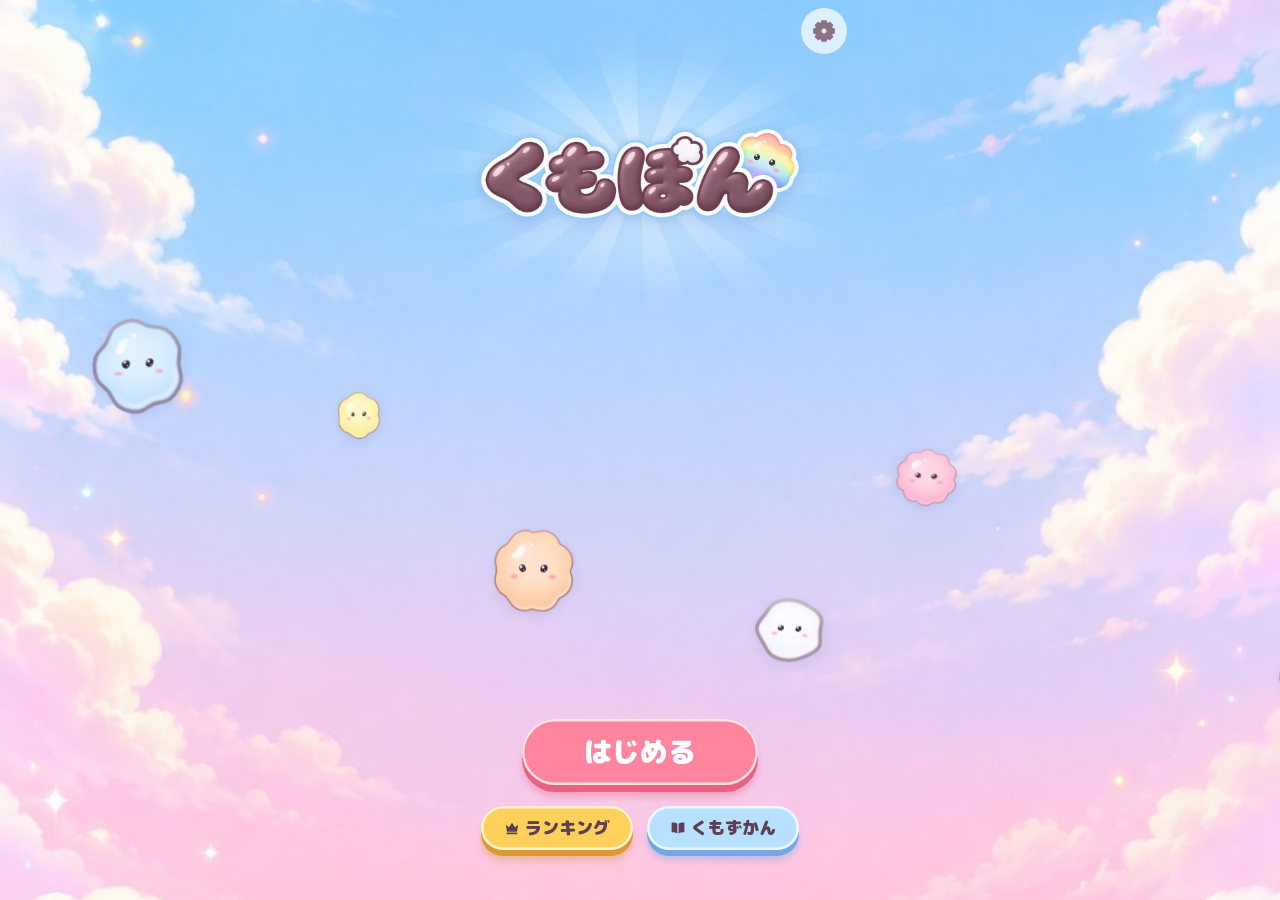
==== commit d8f16081: "ブラウザ版くもぽん（版 3483ea4db140）: 結果の［シェア］と、保存を消されにくくする頼み" ====
--- a/index.html
+++ b/index.html
@@ -24,8 +24,8 @@
   <link rel="preload" href="assets/fonts/kumopon-rounded-black.woff" as="font" type="font/woff" crossorigin>
   <link rel="preload" href="assets/fonts/kumopon-rounded-bold.woff" as="font" type="font/woff" crossorigin>
   <link rel="preload" href="assets/img/title_bg.jpg" as="image">
-  <link rel="stylesheet" href="v/e2bf3908e99c/app.css">
-  <script type="module" src="v/e2bf3908e99c/js/main.js"></script>
+  <link rel="stylesheet" href="v/3483ea4db140/app.css">
+  <script type="module" src="v/3483ea4db140/js/main.js"></script>
 </head>
 <body>
   <canvas id="game" aria-label="くもぽんの びん"></canvas>
--- a/v/3483ea4db140/app.css
+++ b/v/3483ea4db140/app.css
@@ -0,0 +1,1126 @@
+/* ブラウザ版くもぽんの見た目（iOS の App/Shell/Theme.swift と各画面の SwiftUI の寸法を写した）。
+   1pt ＝ 1px。字は丸ゴシックの太字（M PLUS Rounded 1c を使う字だけに絞った woff。iOS の .heavy は Black 900、.bold は Bold 700）。
+   動きは必ずイージング（ばねは ui/parts.js が SwiftUI の spring を CSS の linear() 関数〈点を並べた曲線。等速の linear とは別物〉に写して --sp-… に置く）。
+   遊んでいる間、#ui は指を通し（下の <canvas id="game"> が びんを回す指を取る）、ボタンだけが指を受ける */
+
+@font-face {
+  font-family: 'KumoponRounded';
+  src: url('../../assets/fonts/kumopon-rounded-black.woff') format('woff');
+  font-weight: 800 900;
+  font-style: normal;
+  /* 読み込む前に別の字体で出さない（ちらつき）。UI は document.fonts.load を待ってから見せる */
+  font-display: block;
+}
+@font-face {
+  font-family: 'KumoponRounded';
+  src: url('../../assets/fonts/kumopon-rounded-bold.woff') format('woff');
+  font-weight: 100 700;
+  font-style: normal;
+  font-display: block;
+}
+
+:root {
+  --ink: #5c4054;
+  --ink-soft: #8c7085;
+  --cream: #fff5e8;
+  --blush: #ffdbe0;
+  --pink: #ff859e;
+  --pink-deep: #eb6180;
+  --mint: #8cdbb8;
+  --sky: #8cc7ff;
+  --gold: #ffd15c;
+  --gold-deep: #db9933;
+  --book-blue: #b8e0ff;
+  --book-blue-deep: #73a8e6;
+  --endless: #8cdbd1;
+  --endless-deep: #4da39e;
+  /* タイトルの空の上の色（title_bg のいちばん上。iOS の TitleView.skyTop） */
+  --sky-top: #98d0f9;
+  --rainbow: linear-gradient(90deg, #ffb3bd, #ffcf9e, #fff0a3, #bdedb3, #a8e0ff, #b3c2ff, #dbbdff);
+  --ease-out: cubic-bezier(0, 0, 0.58, 1);
+  --ease-in: cubic-bezier(0.42, 0, 1, 1);
+  --ease-in-out-sine: cubic-bezier(0.37, 0, 0.63, 1);
+  /* 遊ぶ列の幅: 盤面（論理キャンバス 360×720 の縦横そのまま）と同じ幅。広い画面では盤面の幅、狭い画面では画面の幅
+     （背の低いブラウザ〈iPhone の Safari のアドレスバーつき〉でも 360px より細くしない） */
+  --colw: min(100vw, max(360px, 50vh));
+  /* ばね（JavaScript が置き直す。置く前の代わり） */
+  --sp-press: cubic-bezier(0.22, 1.2, 0.36, 1);
+  --sp-press-d: 350ms;
+  --sp-scale: cubic-bezier(0.34, 1.56, 0.64, 1);
+  --sp-scale-d: 400ms;
+  --sp-squish: cubic-bezier(0.34, 1.56, 0.64, 1);
+  --sp-squish-d: 450ms;
+  --sp-toggle: cubic-bezier(0.22, 1.2, 0.36, 1);
+  --sp-toggle-d: 400ms;
+}
+@supports (height: 100dvh) {
+  :root { --colw: min(100vw, max(360px, 50dvh)); }
+}
+
+/* ---- ページ全体: スクロール・引っぱって更新・ダブルタップの拡大・長押しのメニュー・文字の選択を止める ---- */
+
+[hidden] { display: none !important; }
+
+html, body {
+  margin: 0;
+  width: 100%;
+  height: 100%;
+  overflow: hidden;
+  overscroll-behavior: none;
+  background: var(--sky-top);
+  color: var(--ink);
+  font-family: 'KumoponRounded', 'Hiragino Maru Gothic ProN', 'Arial Rounded MT Bold', system-ui, sans-serif;
+  font-weight: 700;
+  -webkit-text-size-adjust: 100%;
+  text-size-adjust: 100%;
+  -webkit-user-select: none;
+  user-select: none;
+  -webkit-touch-callout: none;
+  -webkit-tap-highlight-color: transparent;
+}
+body {
+  position: fixed;
+  inset: 0;
+  touch-action: none;
+}
+img { -webkit-user-drag: none; user-select: none; }
+
+#game {
+  position: fixed;
+  inset: 0;
+  width: 100%;
+  height: 100%;
+  display: block;
+  touch-action: none;
+}
+
+/* 読み込みの間（main.js が <html> に ready を付けたら消える） */
+#loading {
+  position: fixed;
+  inset: 0;
+  z-index: 20;
+  display: flex;
+  flex-direction: column;
+  align-items: center;
+  justify-content: center;
+  gap: 14px;
+  background: linear-gradient(180deg, var(--sky-top), #ffdcea);
+  color: var(--ink-soft);
+  font-size: 15px;
+  font-weight: 900;
+  transition: opacity 0.4s var(--ease-out), visibility 0s 0.4s;
+}
+html.ready #loading { opacity: 0; visibility: hidden; pointer-events: none; }
+#loading .loading-cloud { width: 84px; height: 64px; animation: loading-bob 0.9s var(--ease-in-out-sine) infinite alternate; }
+@keyframes loading-bob { from { transform: translateY(-6px) scale(1.02, 0.98); } to { transform: translateY(6px) scale(0.98, 1.02); } }
+
+#boot-error {
+  position: fixed;
+  z-index: 30;
+  left: 16px;
+  right: 16px;
+  top: 50%;
+  transform: translateY(-50%);
+  max-width: 420px;
+  margin: 0 auto;
+  padding: 20px 22px;
+  border-radius: 24px;
+  background: var(--cream);
+  box-shadow: inset 0 0 0 3px #fff, 0 10px 20px rgba(0, 0, 0, 0.12);
+  font-size: 15px;
+  line-height: 1.6;
+  text-align: center;
+}
+
+/* 横向きのスマホ: 縦に回してもらう（遊ぶ画面は縦長） */
+#rotate {
+  display: none;
+  position: fixed;
+  inset: 0;
+  z-index: 25;
+  align-items: center;
+  justify-content: center;
+  background: linear-gradient(180deg, var(--sky-top), #ffdcea);
+  font-size: 18px;
+  font-weight: 900;
+}
+@media (orientation: landscape) and (pointer: coarse) and (max-height: 500px) {
+  #rotate { display: flex; }
+}
+
+/* ---- 画面の入れ物 ---- */
+
+#ui {
+  position: fixed;
+  inset: 0;
+  z-index: 1;
+  pointer-events: none;
+  overflow: hidden;
+}
+#ui.fonts-pending { visibility: hidden; }
+/* 画面の文は ことばの間に空白を入れて書いてある（分かち書き）。行は空白と句読点でだけ折り返す（「育つ（8／段）」のように ことばの途中で切らない） */
+#ui { word-break: keep-all; overflow-wrap: anywhere; line-break: strict; }
+#ui button, #ui a { font-family: inherit; touch-action: manipulation; }
+#ui :focus { outline: none; }
+#ui :focus-visible { outline: 3px solid rgba(115, 168, 230, 0.9); outline-offset: 3px; }
+
+.col {
+  position: relative;
+  width: var(--colw);
+  margin: 0 auto;
+  box-sizing: border-box;
+}
+/* 重なりの順: 画面（タイトル・上の帯）→ 重ね画面（一時停止・結果・説明）→ シート → 切り替えの雲。画面の中の z-index は外に漏らさない */
+.screen { position: absolute; inset: 0; z-index: 0; isolation: isolate; }
+.spacer { flex: 1 1 0; min-width: 0; }
+.icon { flex: 0 0 auto; display: block; }
+
+/* 白い縁取りの字（OutlinedText。縁は JavaScript が text-shadow で付ける） */
+.ol { font-weight: 900; line-height: 1.2; white-space: nowrap; }
+
+/* ---- ボタン ---- */
+
+button { -webkit-tap-highlight-color: transparent; }
+
+/* 押すと沈む厚みのボタン（ChunkyButtonStyle） */
+.chunky {
+  position: relative;
+  display: inline-block;
+  border: 0;
+  margin: 0;
+  padding: 0 0 var(--depth);
+  background: none;
+  color: var(--fg);
+  font-weight: 900;
+  line-height: 1.2;
+  cursor: pointer;
+  pointer-events: auto;
+}
+.chunky .edge {
+  position: absolute;
+  left: 0;
+  right: 0;
+  top: var(--depth);
+  bottom: 0;
+  border-radius: 999px;
+  background: var(--edge);
+  box-shadow: 0 5px 6px color-mix(in srgb, var(--edge) 35%, transparent);
+  transition: box-shadow 0.2s var(--ease-out);
+}
+.chunky .face {
+  position: relative;
+  display: flex;
+  align-items: center;
+  justify-content: center;
+  gap: 0.3em;
+  border-radius: 999px;
+  background: var(--c);
+  box-shadow: inset 0 0 0 2.5px rgba(255, 255, 255, 0.75);
+  white-space: nowrap;
+  transition: transform var(--sp-press-d) var(--sp-press);
+}
+.chunky .label { overflow: hidden; text-overflow: ellipsis; }
+.chunky:active .face { transform: translateY(calc(var(--depth) - 1px)); }
+.chunky:active .edge { box-shadow: 0 2px 2px color-mix(in srgb, var(--edge) 35%, transparent); }
+.chunky.fill { flex: 1 1 0; min-width: 0; }
+
+/* 押すと「ぷにっ」と縮むボタン（SquishyButtonStyle） */
+.squishy {
+  border: 0;
+  margin: 0;
+  padding: 14px 26px;
+  border-radius: 999px;
+  background: var(--c);
+  color: #fff;
+  font-size: 20px;
+  font-weight: 900;
+  line-height: 1.2;
+  cursor: pointer;
+  pointer-events: auto;
+  box-shadow: inset 0 0 0 2px rgba(255, 255, 255, 0.6), 0 5px 8px color-mix(in srgb, var(--c) 45%, transparent);
+  transition: transform var(--sp-squish-d) var(--sp-squish), box-shadow 0.2s var(--ease-out);
+}
+.squishy:active {
+  transform: scale(1.06, 0.9);
+  box-shadow: inset 0 0 0 2px rgba(255, 255, 255, 0.6), 0 1px 2px color-mix(in srgb, var(--c) 45%, transparent);
+}
+
+/* 押すと少し縮むだけのボタン（PressScaleStyle） */
+.press {
+  border: 0;
+  margin: 0;
+  cursor: pointer;
+  pointer-events: auto;
+  transition: transform var(--sp-scale-d) var(--sp-scale), opacity 0.2s var(--ease-out);
+}
+.press:active { transform: scale(1.04, 0.92); }
+
+/* 字だけのボタン（もどる・タイトルへ） */
+.text-btn {
+  border: 0;
+  background: none;
+  padding: 8px 16px;
+  min-height: 44px;
+  font-size: 14px;
+  font-weight: 700;
+  color: var(--ink-soft);
+  cursor: pointer;
+  pointer-events: auto;
+}
+
+/* ---- タイトル ---- */
+
+.title-screen { pointer-events: auto; background: var(--sky-top); overflow: hidden; }
+.title-bg {
+  position: absolute;
+  inset: 0;
+  width: 100%;
+  height: 100%;
+  object-fit: cover;
+  object-position: center;
+}
+.drift { position: absolute; inset: 0; pointer-events: none; overflow: hidden; }
+.drift-cloud {
+  position: absolute;
+  left: 0;
+  top: 0;
+  height: auto;
+  width: 64px;
+  transform-origin: 50% 100%;
+  filter: drop-shadow(0 4px 6px rgba(128, 153, 217, 0.22));
+  will-change: transform;
+  /* 帯を測って置くまでは出さない（左上に元の大きさで出てしまう） */
+  visibility: hidden;
+}
+.drift.placed .drift-cloud { visibility: visible; }
+.title-col {
+  height: 100%;
+  display: flex;
+  flex-direction: column;
+  align-items: center;
+  padding: env(safe-area-inset-top) 0 env(safe-area-inset-bottom);
+}
+.title-top {
+  width: 100%;
+  display: flex;
+  align-items: flex-start;
+  gap: 10px;
+  padding: 8px 18px 0;
+  box-sizing: border-box;
+  position: relative;
+  z-index: 2;
+}
+.gear-btn {
+  flex: 0 0 auto;
+  width: 46px;
+  height: 46px;
+  border-radius: 50%;
+  background: rgba(255, 255, 255, 0.7);
+  color: var(--ink-soft);
+  display: flex;
+  align-items: center;
+  justify-content: center;
+  padding: 0;
+}
+/* iPhone で開いた人への帯 */
+.ios-band {
+  pointer-events: auto;
+  display: flex;
+  align-items: center;
+  gap: 8px;
+  min-width: 0;
+  min-height: 44px;
+  padding: 6px 10px 6px 12px;
+  box-sizing: border-box;
+  border-radius: 16px;
+  background: rgba(255, 255, 255, 0.86);
+  box-shadow: 0 4px 10px rgba(107, 133, 217, 0.18);
+  color: var(--ink);
+  text-decoration: none;
+  transition: transform var(--sp-scale-d) var(--sp-scale);
+}
+.ios-band:active { transform: scale(0.97); }
+.band-text { display: flex; flex-direction: column; min-width: 0; font-size: 12.5px; font-weight: 900; line-height: 1.3; }
+.band-sub { font-size: 10.5px; font-weight: 700; color: var(--ink-soft); }
+.band-chev { color: var(--pink-deep); }
+.title-gap { flex: 0 1 44px; min-height: 0; }
+.logo-block {
+  position: relative;
+  z-index: 1;
+  width: 100%;
+  display: flex;
+  flex-direction: column;
+  align-items: center;
+  gap: 6px;
+  pointer-events: none;
+}
+.logo-frame {
+  position: relative;
+  width: 100%;
+  height: 150px;
+  display: flex;
+  align-items: center;
+  justify-content: center;
+}
+/* 光の筋: 520×300 の枠に、中心から放射する 14 本。横長の楕円（縦 0.62）に消え、±0.1 rad を 9 秒で 1 往復 */
+.rays {
+  position: absolute;
+  left: 50%;
+  top: 50%;
+  width: 520px;
+  height: 300px;
+  margin: -150px 0 0 -260px;
+  overflow: hidden;
+  pointer-events: none;
+}
+.rays-squash { position: absolute; left: 50%; top: 50%; width: 0; height: 0; transform: scaleY(0.62); }
+.rays-svg { position: absolute; animation: rays-sway 4.5s var(--ease-in-out-sine) infinite alternate; }
+@keyframes rays-sway { from { transform: rotate(-0.1rad); } to { transform: rotate(0.1rad); } }
+.logo-pop { position: relative; }
+/* ロゴの上下のゆれ: 2.4 秒で上から下へ（sin のイージング。行って戻って 4.8 秒） */
+.logo-bob { animation: logo-bob 2.4s var(--ease-in-out-sine) infinite alternate; }
+@keyframes logo-bob { from { transform: translateY(-4px); } to { transform: translateY(4px); } }
+.title-logo {
+  display: block;
+  width: min(340px, calc(var(--colw) - 40px));
+  height: auto;
+  filter: drop-shadow(0 6px 10px rgba(107, 133, 217, 0.28));
+}
+.best-pill {
+  max-width: calc(100% - 40px);
+  padding: 5px 16px;
+  border-radius: 999px;
+  background: rgba(255, 255, 255, 0.72);
+  font-size: 17px;
+  font-weight: 900;
+  line-height: 1.3;
+  white-space: nowrap;
+  overflow: hidden;
+  text-overflow: ellipsis;
+}
+.best-pill.empty { visibility: hidden; }
+.title-flex { flex: 1 1 auto; min-height: 16px; }
+.title-buttons {
+  position: relative;
+  z-index: 1;
+  display: flex;
+  flex-direction: column;
+  align-items: center;
+  gap: 14px;
+}
+.title-row { display: flex; gap: 14px; padding: 0 16px; }
+.title-bottom {
+  flex: 0 0 auto;
+  min-height: 44px;
+  width: 100%;
+  display: flex;
+  align-items: center;
+  justify-content: center;
+  padding: 4px 0 8px;
+  box-sizing: border-box;
+}
+.storage-note {
+  max-width: calc(100% - 32px);
+  padding: 5px 12px;
+  border-radius: 999px;
+  background: rgba(255, 255, 255, 0.72);
+  font-size: 12px;
+  font-weight: 700;
+  color: var(--ink-soft);
+  text-align: center;
+}
+/* 背の低い画面（iPhone の Safari のアドレスバーつきなど）: ロゴの枠を少し詰める */
+@media (max-height: 600px) {
+  .logo-frame { height: 124px; }
+  .title-logo { width: min(300px, calc(var(--colw) - 40px)); }
+}
+
+/* ---- 遊ぶ画面の上の帯 ---- */
+
+.hud { pointer-events: none; }
+.hud-col {
+  display: flex;
+  flex-direction: column;
+  align-items: stretch;
+  gap: 6px;
+  padding: calc(env(safe-area-inset-top) + 6px) 14px 0;
+}
+.hud-row { display: flex; align-items: flex-start; gap: 10px; }
+.pause-btn {
+  flex: 0 0 52px;
+  width: 52px;
+  height: 52px;
+  padding: 0;
+  border-radius: 50%;
+  background: rgba(255, 255, 255, 0.88);
+  box-shadow: inset 0 0 0 2.5px #fff, 0 2px 4px rgba(92, 64, 84, 0.18);
+  color: rgba(92, 64, 84, 0.8);
+  display: flex;
+  align-items: center;
+  justify-content: center;
+}
+.pause-btn.off { opacity: 0; pointer-events: none; }
+.hud-mid {
+  flex: 0 1 auto;
+  min-width: 0;
+  display: flex;
+  flex-direction: column;
+  align-items: center;
+  gap: 2px;
+  transition: opacity 0.3s var(--ease-out);
+}
+.score-box { max-width: 100%; min-width: 0; }
+.score { font-size: 38px; line-height: 1.18; text-align: center; font-variant-numeric: tabular-nums; }
+.rain-pill {
+  padding: 1px 8px;
+  border-radius: 999px;
+  background: rgba(255, 255, 255, 0.7);
+  font-size: 12px;
+  font-weight: 900;
+  color: var(--ink-soft);
+}
+
+/* 時計の輪（TimerPill） */
+.timer { position: relative; flex: 0 0 68px; width: 68px; height: 68px; transition: opacity 0.3s var(--ease-out); }
+.t-pop, .t-beat { position: relative; width: 100%; height: 100%; }
+.t-beat {
+  border-radius: 50%;
+  box-shadow: 0 2px 4px rgba(92, 64, 84, 0.15);
+  transition: transform 0.2s var(--ease-out), box-shadow 0.3s var(--ease-out);
+}
+.timer.hurry .t-beat { box-shadow: 0 2px 8px rgba(235, 97, 128, 0.4); }
+.t-beat.beat { transform: scale(1.08); }
+.ring { position: absolute; inset: 0; width: 100%; height: 100%; overflow: visible; }
+.ring .arc { transition: stroke 0.3s var(--ease-out); }
+.t-text {
+  position: absolute;
+  inset: 0;
+  display: flex;
+  flex-direction: column;
+  align-items: center;
+  justify-content: center;
+  line-height: 1;
+}
+.t-num { font-size: 27px; font-weight: 900; font-variant-numeric: tabular-nums; }
+.t-num.small { font-size: 22px; }
+.t-unit { margin-top: 0; font-size: 9px; font-weight: 700; color: var(--ink-soft); }
+.t-bonus { position: absolute; left: -40px; bottom: -24px; pointer-events: none; }
+.bonus-text {
+  font-weight: 900;
+  color: #33998c;
+  white-space: nowrap;
+  text-shadow: 1.5px 1.5px 0 #fff, -1.5px -1.5px 0 #fff;
+}
+
+/* 段のはしご（LadderView） */
+.ladder {
+  align-self: center;
+  display: flex;
+  align-items: flex-end;
+  gap: 2px;
+  padding: 3px 10px;
+  border-radius: 999px;
+  background: rgba(255, 255, 255, 0.55);
+  transition: opacity 0.3s var(--ease-out);
+}
+.step { display: flex; flex-direction: column; align-items: center; gap: 1px; }
+.step-art { position: relative; transition: opacity 0.3s var(--ease-out); }
+.step-art svg { display: block; overflow: visible; }
+.step-dot { width: 3.5px; height: 3.5px; border-radius: 50%; }
+.step-dot.on { background: rgba(92, 64, 84, 0.7); }
+.step-badge {
+  position: absolute;
+  transform: translate(-50%, -50%);
+  padding: 0 3px;
+  border-radius: 999px;
+  background: var(--pink-deep);
+  color: #fff;
+  font-size: 9px;
+  font-weight: 900;
+  line-height: 1.35;
+  white-space: nowrap;
+}
+
+/* 返しの数え上げ（TallyView） */
+.tally-row { display: flex; justify-content: center; min-height: 26px; transition: opacity 0.3s var(--ease-out); }
+.tally {
+  display: flex;
+  align-items: center;
+  gap: 6px;
+  padding: 3px 10px;
+  border-radius: 999px;
+  background: rgba(255, 255, 255, 0.85);
+}
+.tally-tag {
+  padding: 2px 8px;
+  border-radius: 999px;
+  background: var(--pink-deep);
+  color: #fff;
+  font-size: 13px;
+  font-weight: 900;
+  white-space: nowrap;
+}
+.tally-num { font-size: 17px; font-weight: 900; font-variant-numeric: tabular-nums; white-space: nowrap; }
+
+/* READY */
+.banner-layer { position: absolute; inset: 0; pointer-events: none; }
+.banner { position: absolute; left: 50%; transform: translate(-50%, -50%); }
+
+/* 残りわずか: 画面のふちが桃色に脈打つ（1 秒に 2 回。sin のイージング。遊ぶ列の左右のふちと上下） */
+.hurry-glow {
+  position: absolute;
+  top: 0;
+  bottom: 0;
+  left: 50%;
+  width: var(--colw);
+  margin-left: calc(var(--colw) / -2);
+  opacity: 0;
+  pointer-events: none;
+  transition: opacity 0.3s var(--ease-out);
+}
+.hurry-glow.on { opacity: 1; }
+.hurry-glow .pulse {
+  position: absolute;
+  inset: 0;
+  box-shadow: inset 0 0 36px 16px var(--pink-deep);
+  animation: glow-pulse 0.25s var(--ease-in-out-sine) infinite alternate;
+  animation-play-state: paused;
+}
+.hurry-glow.on .pulse { animation-play-state: running; }
+@keyframes glow-pulse { from { opacity: 0.075; } to { opacity: 0.75; } }
+
+/* 結果を出している間: 点・時計・はしごを消す */
+.hud.finished .hud-mid,
+.hud.finished .timer,
+.hud.finished .ladder,
+.hud.finished .tally-row { opacity: 0; }
+
+/* ---- 重ね画面（一時停止・結果・初めての説明）---- */
+
+.overlay { position: absolute; inset: 0; z-index: 2; pointer-events: auto; }
+.overlay > .dim { position: absolute; inset: 0; background: rgba(0, 0, 0, 0.22); }
+.center {
+  position: absolute;
+  inset: 0;
+  display: flex;
+  padding: max(14px, env(safe-area-inset-top)) 16px max(14px, env(safe-area-inset-bottom));
+  box-sizing: border-box;
+  overflow-y: auto;
+  overscroll-behavior: contain;
+  touch-action: pan-y;
+}
+.card {
+  position: relative;
+  margin: auto;
+  width: 100%;
+  box-sizing: border-box;
+  display: flex;
+  flex-direction: column;
+  align-items: center;
+  text-align: center;
+  background: var(--cream);
+  border-radius: 30px;
+  box-shadow: inset 0 0 0 3px #fff, 0 10px 20px rgba(0, 0, 0, 0.12);
+}
+
+/* 一時停止（PauseView） */
+.pause-card { max-width: 330px; padding: 22px 22px 14px; }
+.pause-title { font-size: 22px; font-weight: 900; line-height: 1.25; }
+.pause-mode { margin-top: 2px; font-size: 13px; font-weight: 700; color: var(--ink-soft); }
+.rules {
+  width: 100%;
+  box-sizing: border-box;
+  margin-top: 12px;
+  padding: 12px 14px;
+  border-radius: 16px;
+  background: rgba(255, 255, 255, 0.75);
+  display: flex;
+  flex-direction: column;
+  gap: 8px;
+  text-align: left;
+}
+.rule { display: flex; align-items: baseline; gap: 6px; }
+.rule .dot, .intro-line .dot { flex: 0 0 6px; width: 6px; height: 6px; border-radius: 50%; background: var(--sky); }
+.rule-text { font-size: 13px; font-weight: 700; color: var(--ink-soft); line-height: 1.35; white-space: pre-line; }
+.book-chip {
+  display: inline-flex;
+  align-items: center;
+  gap: 6px;
+  min-height: 34px;
+  padding: 7px 14px;
+  box-sizing: border-box;
+  border-radius: 999px;
+  background: var(--book-blue);
+  box-shadow: inset 0 0 0 2px #fff;
+  color: var(--ink);
+  font-size: 13px;
+  font-weight: 900;
+}
+.pause-card .book-chip { margin-top: 10px; min-height: 44px; }
+.pause-card .squishy { margin-top: 20px; }
+.retry-btn {
+  margin-top: 14px;
+  display: inline-flex;
+  align-items: center;
+  gap: 6px;
+  min-height: 44px;
+  padding: 10px 18px;
+  box-sizing: border-box;
+  border-radius: 999px;
+  background: rgba(255, 255, 255, 0.9);
+  color: var(--ink);
+  font-size: 16px;
+  font-weight: 900;
+}
+.pause-card .to-title { margin-top: 34px; }
+@media (max-height: 720px) {
+  .pause-card { padding-top: 16px; }
+  .pause-card .rules { gap: 5px; padding: 9px 12px; margin-top: 8px; }
+  .pause-card .squishy { margin-top: 12px; }
+  .pause-card .retry-btn { margin-top: 8px; }
+  .pause-card .to-title { margin-top: 8px; }
+}
+/* さらに背の低い画面（iPhone の Safari の横の帯つきなど 600px 未満）: 説明の字を少し小さく、ボタンの間を詰めて 1 枚に収める（収まらなければスクロール） */
+@media (max-height: 620px) {
+  .pause-card { padding: 12px 18px 6px; }
+  .pause-title { font-size: 19px; }
+  .pause-mode { display: none; }
+  .pause-card .rules { gap: 4px; padding: 8px 10px; }
+  .rule-text { font-size: 12px; line-height: 1.3; }
+  .pause-card .book-chip { margin-top: 6px; min-height: 36px; padding: 5px 12px; }
+  .pause-card .squishy { margin-top: 8px; padding: 11px 24px; }
+  .pause-card .retry-btn { margin-top: 6px; }
+  .pause-card .to-title { margin-top: 2px; }
+}
+
+/* 初めての説明（ModeIntroCard） */
+.intro-card { max-width: 340px; padding: 20px 20px 12px; }
+.kicker { font-size: 12px; font-weight: 700; color: var(--ink-soft); }
+.intro-card > .ol { margin-top: 2px; }
+.goals { display: flex; justify-content: center; gap: 18px; margin-top: 10px; }
+.goal { display: flex; flex-direction: column; align-items: center; gap: 2px; }
+.goal-img { height: 64px; width: auto; }
+.goal-name { font-size: 12px; font-weight: 700; }
+.goal-gain { font-size: 13px; font-weight: 900; color: var(--endless-deep); }
+.intro-lines {
+  width: 100%;
+  box-sizing: border-box;
+  margin-top: 12px;
+  padding: 12px 14px;
+  border-radius: 16px;
+  background: rgba(255, 255, 255, 0.8);
+  display: flex;
+  flex-direction: column;
+  gap: 8px;
+  text-align: left;
+}
+.intro-line { display: flex; align-items: baseline; gap: 6px; font-size: 14px; font-weight: 700; line-height: 1.35; }
+.intro-card .squishy { margin-top: 16px; }
+.intro-card .text-btn { margin-top: 6px; }
+
+/* 結果（ResultView）: 後ろの空は暗くしない。カードの後ろにだけ白い薄い幕 */
+.result-layer, .result-layer .center { pointer-events: none; }
+.result-wrap { position: relative; margin: auto; width: 100%; max-width: 330px; pointer-events: auto; }
+.result-glow {
+  position: absolute;
+  inset: -14px;
+  border-radius: 40px;
+  background: rgba(255, 255, 255, 0.28);
+  filter: blur(6px);
+}
+.result-card { max-width: 330px; padding: 24px; gap: 12px; }
+.result-mode { font-size: 18px; font-weight: 900; color: var(--ink-soft); }
+.result-card .score-box { width: 100%; }
+.result-score { font-size: 56px; line-height: 1.15; text-align: center; font-variant-numeric: tabular-nums; }
+.new-best {
+  padding: 5px 14px;
+  border-radius: 999px;
+  background: var(--pink-deep);
+  color: #fff;
+  font-size: 16px;
+  font-weight: 900;
+}
+.best-line { font-size: 14px; font-weight: 700; color: var(--ink-soft); }
+.best-note { font-size: 11px; font-weight: 700; color: rgba(140, 112, 133, 0.85); }
+.grade { display: flex; align-items: center; gap: 10px; }
+.badge { position: relative; height: 78px; }
+.badge-img { display: block; height: 78px; width: auto; }
+.badge-name {
+  position: absolute;
+  left: 50%;
+  bottom: 9px;
+  width: 56px;
+  margin-left: -28px;
+  font-size: 10.5px;
+  font-weight: 900;
+  letter-spacing: -0.04em;
+  text-align: center;
+  white-space: nowrap;
+}
+.grade-text { text-align: left; }
+.grade-name { font-size: 20px; font-weight: 900; line-height: 1.25; }
+.grade-sub { font-size: 13px; font-weight: 700; color: var(--ink-soft); }
+.grade-band {
+  padding: 5px 14px;
+  border-radius: 999px;
+  background: var(--rainbow);
+  box-shadow: inset 0 0 0 2px #fff;
+  font-size: 16px;
+  font-weight: 900;
+  white-space: nowrap;
+}
+.cheer { font-size: 13px; font-weight: 700; color: var(--ink-soft); white-space: nowrap; }
+.stats { display: flex; gap: 10px; width: 100%; padding-top: 4px; }
+.stat {
+  flex: 1 1 0;
+  min-width: 0;
+  padding: 8px 2px;
+  border-radius: 14px;
+  background: rgba(255, 255, 255, 0.8);
+  display: flex;
+  flex-direction: column;
+  align-items: center;
+  gap: 2px;
+  color: var(--ink);
+}
+.stat.link { box-shadow: inset 0 0 0 1.5px rgba(115, 168, 230, 0.5); }
+.stat-value { font-size: 18px; font-weight: 900; white-space: nowrap; }
+.stat-label { display: flex; align-items: center; gap: 2px; font-size: 11px; font-weight: 700; color: var(--ink-soft); white-space: nowrap; }
+.book-chip.fresh { padding: 5px 12px; min-height: 30px; }
+/* ［シェア］（iOS の ShareLink のカプセル: 白 90%・字は ink・縁は ink の 18%） */
+.share-btn {
+  display: inline-flex;
+  align-items: center;
+  gap: 6px;
+  min-height: 36px;
+  margin-top: 6px;
+  padding: 7px 20px;
+  box-sizing: border-box;
+  border: 0;
+  border-radius: 999px;
+  background: rgba(255, 255, 255, 0.9);
+  box-shadow: inset 0 0 0 1.5px rgba(92, 64, 84, 0.18);
+  color: var(--ink);
+  font-size: 14px;
+  font-weight: 900;
+}
+.result-buttons { display: flex; align-items: flex-start; gap: 8px; width: 100%; padding-top: 2px; }
+.sticker {
+  position: absolute;
+  right: -26px;
+  top: -50px;
+  width: 96px;
+  transform-origin: 0 100%;
+  pointer-events: none;
+}
+.sticker-img {
+  display: block;
+  width: 96px;
+  height: auto;
+  animation: sticker-bob 1.8s var(--ease-in-out-sine) infinite alternate;
+}
+@keyframes sticker-bob { from { transform: rotate(8deg) translateY(-3px); } to { transform: rotate(8deg) translateY(3px); } }
+/* 順位の行（RankChip の並び。ほかの文は小さく） */
+.rank-line { width: 100%; display: flex; justify-content: center; }
+.rank-chips { display: flex; gap: 6px; width: 100%; padding: 0; background: none; }
+.rank-chip {
+  flex: 1 1 0;
+  min-width: 0;
+  padding: 5px 0;
+  border-radius: 12px;
+  background: rgba(255, 255, 255, 0.85);
+  box-shadow: inset 0 0 0 1.5px rgba(92, 64, 84, 0.12);
+}
+.rank-chip.gold { background: rgba(255, 209, 92, 0.45); box-shadow: inset 0 0 0 1.5px rgba(219, 153, 51, 0.6); }
+.chip-title { font-size: 10px; font-weight: 700; color: var(--ink-soft); }
+.chip-rank { font-size: 16px; font-weight: 900; color: var(--ink); font-variant-numeric: tabular-nums; white-space: nowrap; }
+.rank-text {
+  display: inline-flex;
+  align-items: center;
+  gap: 4px;
+  min-height: 28px;
+  padding: 0 4px;
+  background: none;
+  font-size: 12px;
+  font-weight: 700;
+  color: var(--ink-soft);
+}
+.rank-crown { color: var(--gold-deep); }
+
+/* ---- シート ---- */
+
+.sheets { position: absolute; inset: 0; z-index: 5; pointer-events: none; }
+.sheets.open { pointer-events: auto; }
+.sheet { position: absolute; inset: 0; }
+.sheet-backdrop { position: absolute; inset: 0; background: rgba(0, 0, 0, 0.25); }
+.sheet-panel {
+  position: absolute;
+  left: 0;
+  right: 0;
+  bottom: 0;
+  margin: 0 auto;
+  width: min(100%, 520px);
+  height: calc(100% - max(env(safe-area-inset-top), 10px) - 10px);
+  max-height: 900px;
+  display: flex;
+  flex-direction: column;
+  border-radius: 14px 14px 0 0;
+  background: var(--cream);
+  box-shadow: 0 -6px 24px rgba(0, 0, 0, 0.12);
+  overflow: hidden;
+}
+.sheet-panel.book, .sheet-panel.settings { background: linear-gradient(180deg, var(--cream), #e0f0ff); }
+.sheet-head {
+  position: relative;
+  flex: 0 0 auto;
+  display: grid;
+  grid-template-columns: 44px 1fr 44px;
+  align-items: center;
+  padding: 16px 16px 8px;
+  touch-action: none;
+  cursor: grab;
+}
+.grabber {
+  position: absolute;
+  top: 6px;
+  left: 50%;
+  width: 36px;
+  height: 5px;
+  margin-left: -18px;
+  border-radius: 3px;
+  background: rgba(140, 112, 133, 0.32);
+}
+.sheet-title { grid-column: 2; display: flex; align-items: center; justify-content: center; gap: 6px; min-width: 0; }
+.sheet-title-img { height: 28px; width: auto; }
+.close-btn {
+  grid-column: 3;
+  width: 44px;
+  height: 44px;
+  padding: 0;
+  border-radius: 50%;
+  background: rgba(255, 255, 255, 0.9);
+  color: var(--ink-soft);
+  display: flex;
+  align-items: center;
+  justify-content: center;
+}
+.sheet-body {
+  position: relative;
+  flex: 1 1 auto;
+  overflow-x: hidden;
+  overflow-y: auto;
+  overscroll-behavior: contain;
+  touch-action: pan-y;
+  -webkit-overflow-scrolling: touch;
+  padding: 0 16px calc(28px + env(safe-area-inset-bottom));
+}
+
+/* せってい（iOS の Form の組にならい、白い角丸の組に行を並べる） */
+.page { position: relative; }
+.group { margin-top: 18px; }
+.group:first-child { margin-top: 6px; }
+.group-head { padding: 0 16px 6px; font-size: 13px; font-weight: 700; color: var(--ink-soft); }
+.group-box { border-radius: 14px; background: #fff; overflow: hidden; }
+.group-foot { padding: 6px 16px 0; font-size: 12px; font-weight: 700; line-height: 1.5; color: var(--ink-soft); }
+.row {
+  display: flex;
+  align-items: center;
+  gap: 12px;
+  width: 100%;
+  min-height: 50px;
+  padding: 0 16px;
+  box-sizing: border-box;
+  border: 0;
+  background: none;
+  color: var(--ink);
+  font-size: 16px;
+  font-weight: 700;
+  text-align: left;
+  text-decoration: none;
+  cursor: pointer;
+}
+.row + .row { border-top: 1px solid rgba(92, 64, 84, 0.08); }
+.row-label { flex: 1 1 auto; min-width: 0; }
+.row.disabled { opacity: 0.4; pointer-events: none; }
+.row-seg { flex-wrap: wrap; padding: 8px 16px; cursor: default; }
+.row-seg .seg { flex: 1 1 210px; }
+.row-text { display: block; padding: 12px 16px; font-size: 13px; line-height: 1.55; color: var(--ink-soft); cursor: default; }
+.row-text .warn { margin-top: 4px; color: var(--pink-deep); }
+.row-chev { color: var(--ink-soft); }
+.row-link:active { background: rgba(92, 64, 84, 0.05); }
+.version { margin-top: 22px; text-align: center; font-size: 11px; color: rgba(140, 112, 133, 0.6); }
+
+/* 切り替え（Toggle）。オンは mint を少し濃く（白い丸が見えるように） */
+.switch {
+  position: relative;
+  flex: 0 0 auto;
+  width: 51px;
+  height: 31px;
+  padding: 0;
+  border: 0;
+  border-radius: 999px;
+  background: rgba(120, 120, 128, 0.18);
+  cursor: pointer;
+  transition: background-color 0.25s var(--ease-out);
+}
+.switch[aria-checked='true'] { background: #5fc796; }
+.knob {
+  position: absolute;
+  left: 2px;
+  top: 2px;
+  width: 27px;
+  height: 27px;
+  border-radius: 50%;
+  background: #fff;
+  box-shadow: 0 3px 8px rgba(0, 0, 0, 0.15), 0 1px 1px rgba(0, 0, 0, 0.16);
+  transition: transform var(--sp-toggle-d) var(--sp-toggle);
+}
+.switch[aria-checked='true'] .knob { transform: translateX(20px); }
+
+/* 区切りの選び（segmented の Picker） */
+.seg {
+  position: relative;
+  display: grid;
+  grid-template-columns: repeat(var(--n), 1fr);
+  padding: 2px;
+  border-radius: 10px;
+  background: rgba(118, 118, 128, 0.12);
+}
+.seg.disabled { opacity: 0.4; pointer-events: none; }
+.seg-pill {
+  position: absolute;
+  top: 2px;
+  bottom: 2px;
+  left: 2px;
+  width: calc((100% - 4px) / var(--n));
+  border-radius: 8px;
+  background: #fff;
+  box-shadow: 0 3px 8px rgba(0, 0, 0, 0.12), 0 3px 1px rgba(0, 0, 0, 0.04);
+  transition: transform var(--sp-toggle-d) var(--sp-toggle);
+}
+.seg-opt {
+  position: relative;
+  min-height: 40px;
+  padding: 0 4px;
+  border: 0;
+  background: none;
+  color: var(--ink);
+  font-size: 14px;
+  font-weight: 700;
+  cursor: pointer;
+}
+.back-btn {
+  display: inline-flex;
+  align-items: center;
+  gap: 2px;
+  min-height: 44px;
+  margin-top: 2px;
+  padding: 0 10px 0 0;
+  background: none;
+  color: var(--ink-soft);
+  font-size: 15px;
+  font-weight: 900;
+}
+/* 「あそびかた」のページは、せっていのページの上に重ねて右から入る（入れ替わる間、両方が見えるように） */
+.page-rules { position: absolute; top: 0; left: 16px; right: 16px; padding-bottom: calc(28px + env(safe-area-inset-bottom)); text-align: center; }
+.page-rules .back-btn { display: flex; }
+
+/* くもずかん（CloudBookView） */
+.book-progress {
+  display: flex;
+  align-items: center;
+  justify-content: center;
+  gap: 8px;
+  padding: 0 0 10px;
+  font-size: 14px;
+  font-weight: 900;
+  color: var(--ink-soft);
+  font-variant-numeric: tabular-nums;
+}
+.trophy { height: 30px; width: auto; }
+.complete {
+  padding: 4px 12px;
+  border-radius: 999px;
+  background: var(--rainbow);
+  box-shadow: inset 0 0 0 2px #fff;
+  color: var(--ink);
+}
+.book-list { display: flex; flex-direction: column; }
+.book-row {
+  display: flex;
+  align-items: center;
+  gap: 12px;
+  padding: 10px 12px;
+  border-radius: 18px;
+  background: rgba(255, 255, 255, 0.55);
+  box-shadow: inset 0 0 0 1.5px rgba(92, 64, 84, 0.1);
+  cursor: pointer;
+  transform-origin: 50% 0;
+  animation: row-in 0.32s cubic-bezier(0.215, 0.61, 0.355, 1) both;
+}
+.book-row.found { background: #fff; box-shadow: inset 0 0 0 1.5px rgba(92, 64, 84, 0.1), 0 3px 6px rgba(92, 64, 84, 0.08); }
+.book-row.top { box-shadow: inset 0 0 0 2.5px var(--gold), 0 3px 6px rgba(92, 64, 84, 0.08); }
+.book-row.focus { box-shadow: inset 0 0 0 2.5px var(--pink-deep), 0 3px 6px rgba(92, 64, 84, 0.08); }
+/* 行は上から少しずつずらして入る（RowEntrance） */
+@keyframes row-in { from { opacity: 0; transform: translateY(14px) scale(0.97); } to { opacity: 1; transform: none; } }
+.book-art { flex: 0 0 74px; height: 64px; display: flex; align-items: center; justify-content: center; }
+.book-cloud { display: block; max-width: 74px; max-height: 64px; transform-origin: 50% 100%; }
+/* まだ出会っていない雲は絵だけ影（colorMultiply(.black) と opacity 0.16） */
+.book-art.shadow .book-cloud { filter: brightness(0) opacity(0.16); }
+.book-info { flex: 1 1 auto; min-width: 0; display: flex; flex-direction: column; gap: 3px; text-align: left; }
+.book-name-line, .book-pts-line { display: flex; align-items: baseline; gap: 6px; }
+.book-pts-line { gap: 8px; }
+.book-name { font-size: 17px; font-weight: 900; white-space: nowrap; }
+.book-row.top .book-name { font-size: 19px; }
+.book-tier { font-size: 10px; font-weight: 700; color: var(--ink-soft); white-space: nowrap; }
+.book-pts { font-size: 17px; font-weight: 900; white-space: nowrap; font-variant-numeric: tabular-nums; }
+.book-row.top .book-pts { font-size: 20px; color: var(--pink-deep); }
+.book-gain {
+  padding: 1px 7px;
+  border-radius: 999px;
+  background: rgba(140, 219, 209, 0.35);
+  color: var(--endless-deep);
+  font-size: 13px;
+  font-weight: 900;
+  white-space: nowrap;
+}
+.book-row.top .book-gain { font-size: 15px; }
+.size-bar { display: flex; align-items: center; gap: 6px; }
+.size-track { position: relative; flex: 1 1 auto; height: 7px; border-radius: 999px; background: rgba(92, 64, 84, 0.08); }
+.size-fill { height: 100%; border-radius: 999px; box-shadow: inset 0 0 0 1px rgba(92, 64, 84, 0.15); }
+.size-text { font-size: 9.5px; font-weight: 700; color: var(--ink-soft); white-space: nowrap; font-variant-numeric: tabular-nums; }
+.book-detail { font-size: 10.5px; font-weight: 700; color: var(--ink-soft); white-space: nowrap; overflow: hidden; text-overflow: ellipsis; }
+.merge-arrow {
+  display: flex;
+  align-items: center;
+  justify-content: center;
+  gap: 6px;
+  padding: 5px 0;
+  font-size: 11px;
+  font-weight: 700;
+  color: rgba(140, 112, 133, 0.9);
+  animation: row-in 0.32s cubic-bezier(0.215, 0.61, 0.355, 1) both;
+}
+.merge-arrow.faint { color: rgba(140, 112, 133, 0.5); }
+.book-foot { padding-top: 14px; font-size: 11px; font-weight: 700; color: var(--ink-soft); text-align: center; }
+
+/* ランキング（中身は親の ranking.js） */
+.ranking-slot { min-height: 200px; }
+
+/* ---- 画面の切り替えの雲（いちばん上。覆っている間は指も止める）---- */
+
+.wipe {
+  position: fixed;
+  inset: 0;
+  width: 100%;
+  height: 100%;
+  z-index: 10;
+  pointer-events: none;
+  visibility: hidden;
+}
+.wipe.on { visibility: visible; pointer-events: auto; }
+
+/* 動きを減らす設定の人: 飾りのゆれを止める（切り替えの雲とボタンの手応えは残す） */
+@media (prefers-reduced-motion: reduce) {
+  .rays-svg, .logo-bob, .sticker-img, #loading .loading-cloud { animation: none; }
+}
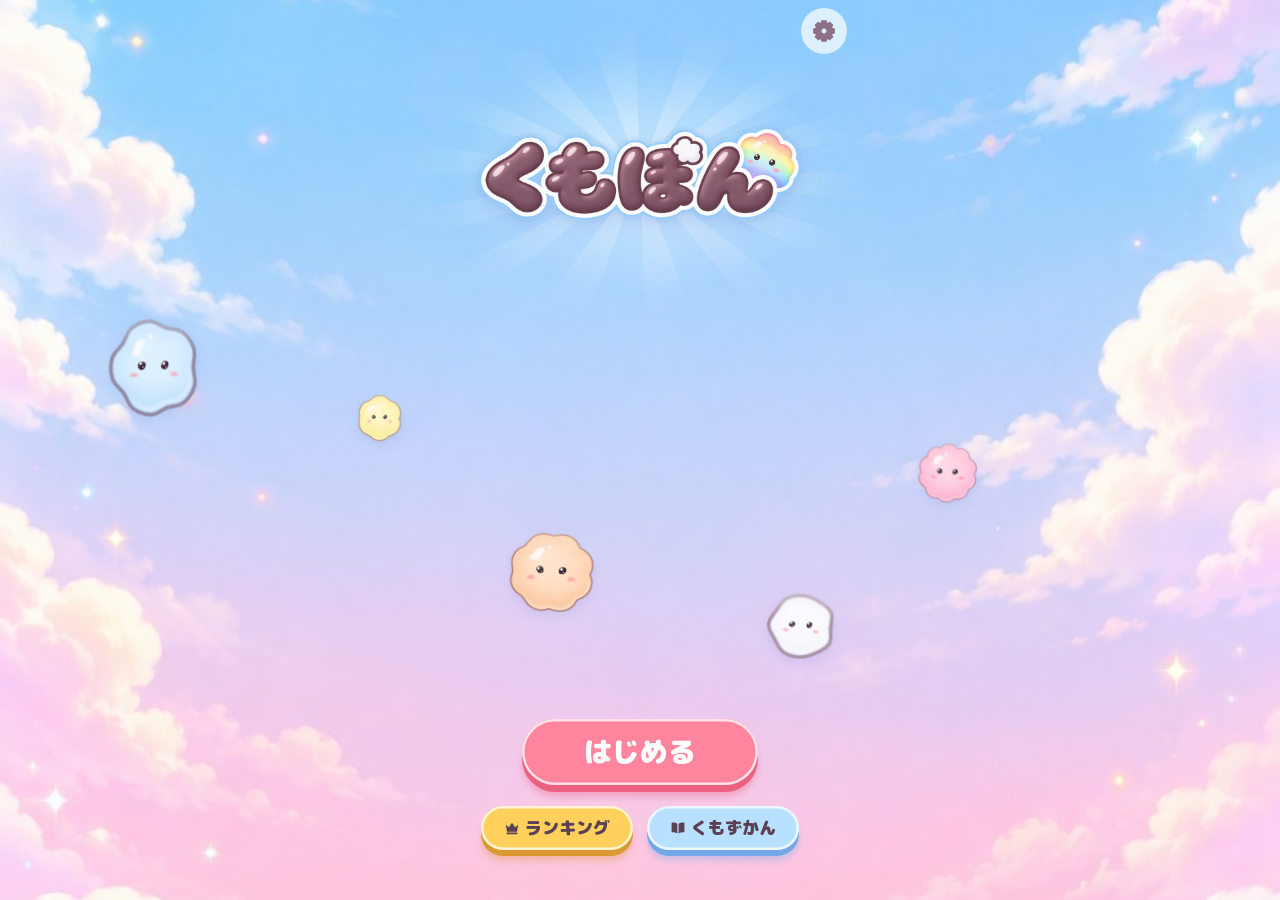
==== commit bec33e48: "ブラウザ版くもぽん 1.0.0（組み 9355a30d5ada）" ====
--- a/index.html
+++ b/index.html
@@ -24,8 +24,8 @@
   <link rel="preload" href="assets/fonts/kumopon-rounded-black.woff" as="font" type="font/woff" crossorigin>
   <link rel="preload" href="assets/fonts/kumopon-rounded-bold.woff" as="font" type="font/woff" crossorigin>
   <link rel="preload" href="assets/img/title_bg.jpg" as="image">
-  <link rel="stylesheet" href="v/3483ea4db140/app.css">
-  <script type="module" src="v/3483ea4db140/js/main.js"></script>
+  <link rel="stylesheet" href="v/9355a30d5ada/app.css">
+  <script type="module" src="v/9355a30d5ada/js/main.js"></script>
 </head>
 <body>
   <canvas id="game" aria-label="くもぽんの びん"></canvas>
--- a/v/9355a30d5ada/app.css
+++ b/v/9355a30d5ada/app.css
@@ -0,0 +1,1127 @@
+/* ブラウザ版くもぽんの見た目（iOS の App/Shell/Theme.swift と各画面の SwiftUI の寸法を写した）。
+   1pt ＝ 1px。字は丸ゴシックの太字（M PLUS Rounded 1c を使う字だけに絞った woff。iOS の .heavy は Black 900、.bold は Bold 700）。
+   動きは必ずイージング（ばねは ui/parts.js が SwiftUI の spring を CSS の linear() 関数〈点を並べた曲線。等速の linear とは別物〉に写して --sp-… に置く）。
+   遊んでいる間、#ui は指を通し（下の <canvas id="game"> が びんを回す指を取る）、ボタンだけが指を受ける */
+
+@font-face {
+  font-family: 'KumoponRounded';
+  src: url('../../assets/fonts/kumopon-rounded-black.woff') format('woff');
+  font-weight: 800 900;
+  font-style: normal;
+  /* 読み込む前に別の字体で出さない（ちらつき）。UI は document.fonts.load を待ってから見せる */
+  font-display: block;
+}
+@font-face {
+  font-family: 'KumoponRounded';
+  src: url('../../assets/fonts/kumopon-rounded-bold.woff') format('woff');
+  font-weight: 100 700;
+  font-style: normal;
+  font-display: block;
+}
+
+:root {
+  --ink: #5c4054;
+  --ink-soft: #8c7085;
+  --cream: #fff5e8;
+  --blush: #ffdbe0;
+  --pink: #ff859e;
+  --pink-deep: #eb6180;
+  --mint: #8cdbb8;
+  --sky: #8cc7ff;
+  --gold: #ffd15c;
+  --gold-deep: #db9933;
+  --book-blue: #b8e0ff;
+  --book-blue-deep: #73a8e6;
+  --endless: #8cdbd1;
+  --endless-deep: #4da39e;
+  /* タイトルの空の上の色（title_bg のいちばん上。iOS の TitleView.skyTop） */
+  --sky-top: #98d0f9;
+  --rainbow: linear-gradient(90deg, #ffb3bd, #ffcf9e, #fff0a3, #bdedb3, #a8e0ff, #b3c2ff, #dbbdff);
+  --ease-out: cubic-bezier(0, 0, 0.58, 1);
+  --ease-in: cubic-bezier(0.42, 0, 1, 1);
+  --ease-in-out-sine: cubic-bezier(0.37, 0, 0.63, 1);
+  /* 遊ぶ列の幅: 盤面（論理キャンバス 360×720 の縦横そのまま）と同じ幅。広い画面では盤面の幅、狭い画面では画面の幅
+     （背の低いブラウザ〈iPhone の Safari のアドレスバーつき〉でも 360px より細くしない） */
+  --colw: min(100vw, max(360px, 50vh));
+  /* ばね（JavaScript が置き直す。置く前の代わり） */
+  --sp-press: cubic-bezier(0.22, 1.2, 0.36, 1);
+  --sp-press-d: 350ms;
+  --sp-scale: cubic-bezier(0.34, 1.56, 0.64, 1);
+  --sp-scale-d: 400ms;
+  --sp-squish: cubic-bezier(0.34, 1.56, 0.64, 1);
+  --sp-squish-d: 450ms;
+  --sp-toggle: cubic-bezier(0.22, 1.2, 0.36, 1);
+  --sp-toggle-d: 400ms;
+}
+@supports (height: 100dvh) {
+  :root { --colw: min(100vw, max(360px, 50dvh)); }
+}
+
+/* ---- ページ全体: スクロール・引っぱって更新・ダブルタップの拡大・長押しのメニュー・文字の選択を止める ---- */
+
+[hidden] { display: none !important; }
+
+html, body {
+  margin: 0;
+  width: 100%;
+  height: 100%;
+  overflow: hidden;
+  overscroll-behavior: none;
+  background: var(--sky-top);
+  color: var(--ink);
+  font-family: 'KumoponRounded', 'Hiragino Maru Gothic ProN', 'Arial Rounded MT Bold', system-ui, sans-serif;
+  font-weight: 700;
+  -webkit-text-size-adjust: 100%;
+  text-size-adjust: 100%;
+  -webkit-user-select: none;
+  user-select: none;
+  -webkit-touch-callout: none;
+  -webkit-tap-highlight-color: transparent;
+}
+body {
+  position: fixed;
+  inset: 0;
+  touch-action: none;
+}
+img { -webkit-user-drag: none; user-select: none; }
+
+#game {
+  position: fixed;
+  inset: 0;
+  width: 100%;
+  height: 100%;
+  display: block;
+  touch-action: none;
+}
+
+/* 読み込みの間（main.js が <html> に ready を付けたら消える） */
+#loading {
+  position: fixed;
+  inset: 0;
+  z-index: 20;
+  display: flex;
+  flex-direction: column;
+  align-items: center;
+  justify-content: center;
+  gap: 14px;
+  background: linear-gradient(180deg, var(--sky-top), #ffdcea);
+  color: var(--ink-soft);
+  font-size: 15px;
+  font-weight: 900;
+  transition: opacity 0.4s var(--ease-out), visibility 0s 0.4s;
+}
+html.ready #loading { opacity: 0; visibility: hidden; pointer-events: none; }
+#loading .loading-cloud { width: 84px; height: 64px; animation: loading-bob 0.9s var(--ease-in-out-sine) infinite alternate; }
+@keyframes loading-bob { from { transform: translateY(-6px) scale(1.02, 0.98); } to { transform: translateY(6px) scale(0.98, 1.02); } }
+
+#boot-error {
+  position: fixed;
+  z-index: 30;
+  left: 16px;
+  right: 16px;
+  top: 50%;
+  transform: translateY(-50%);
+  max-width: 420px;
+  margin: 0 auto;
+  padding: 20px 22px;
+  border-radius: 24px;
+  background: var(--cream);
+  box-shadow: inset 0 0 0 3px #fff, 0 10px 20px rgba(0, 0, 0, 0.12);
+  font-size: 15px;
+  line-height: 1.6;
+  text-align: center;
+}
+
+/* 横向きのスマホ: 縦に回してもらう（遊ぶ画面は縦長） */
+#rotate {
+  display: none;
+  position: fixed;
+  inset: 0;
+  z-index: 25;
+  align-items: center;
+  justify-content: center;
+  background: linear-gradient(180deg, var(--sky-top), #ffdcea);
+  font-size: 18px;
+  font-weight: 900;
+}
+@media (orientation: landscape) and (pointer: coarse) and (max-height: 500px) {
+  #rotate { display: flex; }
+}
+
+/* ---- 画面の入れ物 ---- */
+
+#ui {
+  position: fixed;
+  inset: 0;
+  z-index: 1;
+  pointer-events: none;
+  overflow: hidden;
+}
+#ui.fonts-pending { visibility: hidden; }
+/* 画面の文は ことばの間に空白を入れて書いてある（分かち書き）。行は空白と句読点でだけ折り返す（「育つ（8／段）」のように ことばの途中で切らない） */
+#ui { word-break: keep-all; overflow-wrap: anywhere; line-break: strict; }
+#ui button, #ui a { font-family: inherit; touch-action: manipulation; }
+#ui :focus { outline: none; }
+#ui :focus-visible { outline: 3px solid rgba(115, 168, 230, 0.9); outline-offset: 3px; }
+
+.col {
+  position: relative;
+  width: var(--colw);
+  margin: 0 auto;
+  box-sizing: border-box;
+}
+/* 重なりの順: 画面（タイトル・上の帯）→ 重ね画面（一時停止・結果・説明）→ シート → 切り替えの雲。画面の中の z-index は外に漏らさない */
+.screen { position: absolute; inset: 0; z-index: 0; isolation: isolate; }
+.spacer { flex: 1 1 0; min-width: 0; }
+.icon { flex: 0 0 auto; display: block; }
+
+/* 白い縁取りの字（OutlinedText。縁は JavaScript が text-shadow で付ける） */
+.ol { font-weight: 900; line-height: 1.2; white-space: nowrap; }
+
+/* ---- ボタン ---- */
+
+button { -webkit-tap-highlight-color: transparent; }
+
+/* 押すと沈む厚みのボタン（ChunkyButtonStyle） */
+.chunky {
+  position: relative;
+  display: inline-block;
+  border: 0;
+  margin: 0;
+  padding: 0 0 var(--depth);
+  background: none;
+  color: var(--fg);
+  font-weight: 900;
+  line-height: 1.2;
+  cursor: pointer;
+  pointer-events: auto;
+}
+.chunky .edge {
+  position: absolute;
+  left: 0;
+  right: 0;
+  top: var(--depth);
+  bottom: 0;
+  border-radius: 999px;
+  background: var(--edge);
+  box-shadow: 0 5px 6px color-mix(in srgb, var(--edge) 35%, transparent);
+  transition: box-shadow 0.2s var(--ease-out);
+}
+.chunky .face {
+  position: relative;
+  display: flex;
+  align-items: center;
+  justify-content: center;
+  gap: 0.3em;
+  border-radius: 999px;
+  background: var(--c);
+  box-shadow: inset 0 0 0 2.5px rgba(255, 255, 255, 0.75);
+  white-space: nowrap;
+  transition: transform var(--sp-press-d) var(--sp-press);
+}
+.chunky .label { overflow: hidden; text-overflow: ellipsis; }
+.chunky:active .face { transform: translateY(calc(var(--depth) - 1px)); }
+.chunky:active .edge { box-shadow: 0 2px 2px color-mix(in srgb, var(--edge) 35%, transparent); }
+.chunky.fill { flex: 1 1 0; min-width: 0; }
+
+/* 押すと「ぷにっ」と縮むボタン（SquishyButtonStyle） */
+.squishy {
+  border: 0;
+  margin: 0;
+  padding: 14px 26px;
+  border-radius: 999px;
+  background: var(--c);
+  color: #fff;
+  font-size: 20px;
+  font-weight: 900;
+  line-height: 1.2;
+  cursor: pointer;
+  pointer-events: auto;
+  box-shadow: inset 0 0 0 2px rgba(255, 255, 255, 0.6), 0 5px 8px color-mix(in srgb, var(--c) 45%, transparent);
+  transition: transform var(--sp-squish-d) var(--sp-squish), box-shadow 0.2s var(--ease-out);
+}
+.squishy:active {
+  transform: scale(1.06, 0.9);
+  box-shadow: inset 0 0 0 2px rgba(255, 255, 255, 0.6), 0 1px 2px color-mix(in srgb, var(--c) 45%, transparent);
+}
+
+/* 押すと少し縮むだけのボタン（PressScaleStyle） */
+.press {
+  border: 0;
+  margin: 0;
+  cursor: pointer;
+  pointer-events: auto;
+  transition: transform var(--sp-scale-d) var(--sp-scale), opacity 0.2s var(--ease-out);
+}
+.press:active { transform: scale(1.04, 0.92); }
+
+/* 字だけのボタン（もどる・タイトルへ） */
+.text-btn {
+  border: 0;
+  background: none;
+  padding: 8px 16px;
+  min-height: 44px;
+  font-size: 14px;
+  font-weight: 700;
+  color: var(--ink-soft);
+  cursor: pointer;
+  pointer-events: auto;
+}
+
+/* ---- タイトル ---- */
+
+.title-screen { pointer-events: auto; background: var(--sky-top); overflow: hidden; }
+.title-bg {
+  position: absolute;
+  inset: 0;
+  width: 100%;
+  height: 100%;
+  object-fit: cover;
+  object-position: center;
+}
+.drift { position: absolute; inset: 0; pointer-events: none; overflow: hidden; }
+.drift-cloud {
+  position: absolute;
+  left: 0;
+  top: 0;
+  height: auto;
+  width: 64px;
+  transform-origin: 50% 100%;
+  filter: drop-shadow(0 4px 6px rgba(128, 153, 217, 0.22));
+  will-change: transform;
+  /* 帯を測って置くまでは出さない（左上に元の大きさで出てしまう） */
+  visibility: hidden;
+}
+.drift.placed .drift-cloud { visibility: visible; }
+.title-col {
+  height: 100%;
+  display: flex;
+  flex-direction: column;
+  align-items: center;
+  padding: env(safe-area-inset-top) 0 env(safe-area-inset-bottom);
+}
+.title-top {
+  width: 100%;
+  display: flex;
+  align-items: flex-start;
+  gap: 10px;
+  padding: 8px 18px 0;
+  box-sizing: border-box;
+  position: relative;
+  z-index: 2;
+}
+.gear-btn {
+  flex: 0 0 auto;
+  width: 46px;
+  height: 46px;
+  border-radius: 50%;
+  background: rgba(255, 255, 255, 0.7);
+  color: var(--ink-soft);
+  display: flex;
+  align-items: center;
+  justify-content: center;
+  padding: 0;
+}
+/* iPhone で開いた人への帯 */
+.ios-band {
+  pointer-events: auto;
+  display: flex;
+  align-items: center;
+  gap: 8px;
+  min-width: 0;
+  min-height: 44px;
+  padding: 6px 10px 6px 12px;
+  box-sizing: border-box;
+  border-radius: 16px;
+  background: rgba(255, 255, 255, 0.86);
+  box-shadow: 0 4px 10px rgba(107, 133, 217, 0.18);
+  color: var(--ink);
+  text-decoration: none;
+  transition: transform var(--sp-scale-d) var(--sp-scale);
+}
+.ios-band:active { transform: scale(0.97); }
+.band-text { display: flex; flex-direction: column; min-width: 0; font-size: 12.5px; font-weight: 900; line-height: 1.3; }
+.band-sub { font-size: 10.5px; font-weight: 700; color: var(--ink-soft); }
+.band-chev { color: var(--pink-deep); }
+.title-gap { flex: 0 1 44px; min-height: 0; }
+.logo-block {
+  position: relative;
+  z-index: 1;
+  width: 100%;
+  display: flex;
+  flex-direction: column;
+  align-items: center;
+  gap: 6px;
+  pointer-events: none;
+}
+.logo-frame {
+  position: relative;
+  width: 100%;
+  height: 150px;
+  display: flex;
+  align-items: center;
+  justify-content: center;
+}
+/* 光の筋: 520×300 の枠に、中心から放射する 14 本。横長の楕円（縦 0.62）に消え、±0.1 rad を 9 秒で 1 往復 */
+.rays {
+  position: absolute;
+  left: 50%;
+  top: 50%;
+  width: 520px;
+  height: 300px;
+  margin: -150px 0 0 -260px;
+  overflow: hidden;
+  pointer-events: none;
+}
+.rays-squash { position: absolute; left: 50%; top: 50%; width: 0; height: 0; transform: scaleY(0.62); }
+.rays-svg { position: absolute; animation: rays-sway 4.5s var(--ease-in-out-sine) infinite alternate; }
+@keyframes rays-sway { from { transform: rotate(-0.1rad); } to { transform: rotate(0.1rad); } }
+.logo-pop { position: relative; }
+/* ロゴの上下のゆれ: 2.4 秒で上から下へ（sin のイージング。行って戻って 4.8 秒） */
+.logo-bob { animation: logo-bob 2.4s var(--ease-in-out-sine) infinite alternate; }
+@keyframes logo-bob { from { transform: translateY(-4px); } to { transform: translateY(4px); } }
+.title-logo {
+  display: block;
+  width: min(340px, calc(var(--colw) - 40px));
+  height: auto;
+  filter: drop-shadow(0 6px 10px rgba(107, 133, 217, 0.28));
+}
+.best-pill {
+  max-width: calc(100% - 40px);
+  padding: 5px 16px;
+  border-radius: 999px;
+  background: rgba(255, 255, 255, 0.72);
+  font-size: 17px;
+  font-weight: 900;
+  line-height: 1.3;
+  white-space: nowrap;
+  overflow: hidden;
+  text-overflow: ellipsis;
+}
+.best-pill.empty { visibility: hidden; }
+.title-flex { flex: 1 1 auto; min-height: 16px; }
+.title-buttons {
+  position: relative;
+  z-index: 1;
+  display: flex;
+  flex-direction: column;
+  align-items: center;
+  gap: 14px;
+}
+.title-row { display: flex; gap: 14px; padding: 0 16px; }
+.title-bottom {
+  flex: 0 0 auto;
+  min-height: 44px;
+  width: 100%;
+  display: flex;
+  align-items: center;
+  justify-content: center;
+  padding: 4px 0 8px;
+  box-sizing: border-box;
+}
+.storage-note {
+  max-width: calc(100% - 32px);
+  padding: 5px 12px;
+  border-radius: 999px;
+  background: rgba(255, 255, 255, 0.72);
+  font-size: 12px;
+  font-weight: 700;
+  color: var(--ink-soft);
+  text-align: center;
+}
+/* 背の低い画面（iPhone の Safari のアドレスバーつきなど）: ロゴの枠を少し詰める */
+@media (max-height: 600px) {
+  .logo-frame { height: 124px; }
+  .title-logo { width: min(300px, calc(var(--colw) - 40px)); }
+}
+
+/* ---- 遊ぶ画面の上の帯 ---- */
+
+.hud { pointer-events: none; }
+.hud-col {
+  display: flex;
+  flex-direction: column;
+  align-items: stretch;
+  gap: 6px;
+  padding: calc(env(safe-area-inset-top) + 6px) 14px 0;
+}
+.hud-row { display: flex; align-items: flex-start; gap: 10px; }
+.pause-btn {
+  flex: 0 0 52px;
+  width: 52px;
+  height: 52px;
+  padding: 0;
+  border-radius: 50%;
+  background: rgba(255, 255, 255, 0.88);
+  box-shadow: inset 0 0 0 2.5px #fff, 0 2px 4px rgba(92, 64, 84, 0.18);
+  color: rgba(92, 64, 84, 0.8);
+  display: flex;
+  align-items: center;
+  justify-content: center;
+}
+.pause-btn.off { opacity: 0; pointer-events: none; }
+.hud-mid {
+  flex: 0 1 auto;
+  min-width: 0;
+  display: flex;
+  flex-direction: column;
+  align-items: center;
+  gap: 2px;
+  transition: opacity 0.3s var(--ease-out);
+}
+.score-box { max-width: 100%; min-width: 0; }
+.score { font-size: 38px; line-height: 1.18; text-align: center; font-variant-numeric: tabular-nums; }
+.rain-pill {
+  padding: 1px 8px;
+  border-radius: 999px;
+  background: rgba(255, 255, 255, 0.7);
+  font-size: 12px;
+  font-weight: 900;
+  color: var(--ink-soft);
+}
+
+/* 時計の輪（TimerPill） */
+.timer { position: relative; flex: 0 0 68px; width: 68px; height: 68px; transition: opacity 0.3s var(--ease-out); }
+.t-pop, .t-beat { position: relative; width: 100%; height: 100%; }
+.t-beat {
+  border-radius: 50%;
+  box-shadow: 0 2px 4px rgba(92, 64, 84, 0.15);
+  transition: transform 0.2s var(--ease-out), box-shadow 0.3s var(--ease-out);
+}
+.timer.hurry .t-beat { box-shadow: 0 2px 8px rgba(235, 97, 128, 0.4); }
+.t-beat.beat { transform: scale(1.08); }
+.ring { position: absolute; inset: 0; width: 100%; height: 100%; overflow: visible; }
+.ring .arc { transition: stroke 0.3s var(--ease-out); }
+.t-text {
+  position: absolute;
+  inset: 0;
+  display: flex;
+  flex-direction: column;
+  align-items: center;
+  justify-content: center;
+  line-height: 1;
+}
+.t-num { font-size: 27px; font-weight: 900; font-variant-numeric: tabular-nums; }
+.t-num.small { font-size: 22px; }
+.t-unit { margin-top: 0; font-size: 9px; font-weight: 700; color: var(--ink-soft); }
+.t-bonus { position: absolute; left: -40px; bottom: -24px; pointer-events: none; }
+.bonus-text {
+  font-weight: 900;
+  color: #33998c;
+  white-space: nowrap;
+  text-shadow: 1.5px 1.5px 0 #fff, -1.5px -1.5px 0 #fff;
+}
+
+/* 段のはしご（LadderView） */
+.ladder {
+  align-self: center;
+  display: flex;
+  align-items: flex-end;
+  gap: 2px;
+  padding: 3px 10px;
+  border-radius: 999px;
+  background: rgba(255, 255, 255, 0.55);
+  transition: opacity 0.3s var(--ease-out);
+}
+.step { display: flex; flex-direction: column; align-items: center; gap: 1px; }
+.step-art { position: relative; transition: opacity 0.3s var(--ease-out); }
+.step-art svg { display: block; overflow: visible; }
+.step-dot { width: 3.5px; height: 3.5px; border-radius: 50%; }
+.step-dot.on { background: rgba(92, 64, 84, 0.7); }
+.step-badge {
+  position: absolute;
+  transform: translate(-50%, -50%);
+  padding: 0 3px;
+  border-radius: 999px;
+  background: var(--pink-deep);
+  color: #fff;
+  font-size: 9px;
+  font-weight: 900;
+  line-height: 1.35;
+  white-space: nowrap;
+}
+
+/* 返しの数え上げ（TallyView） */
+.tally-row { display: flex; justify-content: center; min-height: 26px; transition: opacity 0.3s var(--ease-out); }
+.tally {
+  display: flex;
+  align-items: center;
+  gap: 6px;
+  padding: 3px 10px;
+  border-radius: 999px;
+  background: rgba(255, 255, 255, 0.85);
+}
+.tally-tag {
+  padding: 2px 8px;
+  border-radius: 999px;
+  background: var(--pink-deep);
+  color: #fff;
+  font-size: 13px;
+  font-weight: 900;
+  white-space: nowrap;
+}
+.tally-num { font-size: 17px; font-weight: 900; font-variant-numeric: tabular-nums; white-space: nowrap; }
+
+/* READY */
+.banner-layer { position: absolute; inset: 0; pointer-events: none; }
+.banner { position: absolute; left: 50%; transform: translate(-50%, -50%); }
+
+/* 残りわずか: 画面のふちが桃色に脈打つ（1 秒に 2 回。sin のイージング。遊ぶ列の左右のふちと上下） */
+.hurry-glow {
+  position: absolute;
+  top: 0;
+  bottom: 0;
+  left: 50%;
+  width: var(--colw);
+  margin-left: calc(var(--colw) / -2);
+  opacity: 0;
+  pointer-events: none;
+  transition: opacity 0.3s var(--ease-out);
+}
+.hurry-glow.on { opacity: 1; }
+.hurry-glow .pulse {
+  position: absolute;
+  inset: 0;
+  box-shadow: inset 0 0 36px 16px var(--pink-deep);
+  animation: glow-pulse 0.25s var(--ease-in-out-sine) infinite alternate;
+  animation-play-state: paused;
+}
+.hurry-glow.on .pulse { animation-play-state: running; }
+@keyframes glow-pulse { from { opacity: 0.075; } to { opacity: 0.75; } }
+
+/* 結果を出している間: 点・時計・はしごを消す */
+.hud.finished .hud-mid,
+.hud.finished .timer,
+.hud.finished .ladder,
+.hud.finished .tally-row { opacity: 0; }
+
+/* ---- 重ね画面（一時停止・結果・初めての説明）---- */
+
+.overlay { position: absolute; inset: 0; z-index: 2; pointer-events: auto; }
+.overlay > .dim { position: absolute; inset: 0; background: rgba(0, 0, 0, 0.22); }
+.center {
+  position: absolute;
+  inset: 0;
+  display: flex;
+  padding: max(14px, env(safe-area-inset-top)) 16px max(14px, env(safe-area-inset-bottom));
+  box-sizing: border-box;
+  overflow-y: auto;
+  overscroll-behavior: contain;
+  touch-action: pan-y;
+}
+.card {
+  position: relative;
+  margin: auto;
+  width: 100%;
+  box-sizing: border-box;
+  display: flex;
+  flex-direction: column;
+  align-items: center;
+  text-align: center;
+  background: var(--cream);
+  border-radius: 30px;
+  box-shadow: inset 0 0 0 3px #fff, 0 10px 20px rgba(0, 0, 0, 0.12);
+}
+
+/* 一時停止（PauseView） */
+.pause-card { max-width: 330px; padding: 22px 22px 14px; }
+.pause-title { font-size: 22px; font-weight: 900; line-height: 1.25; }
+.pause-mode { margin-top: 2px; font-size: 13px; font-weight: 700; color: var(--ink-soft); }
+.rules {
+  width: 100%;
+  box-sizing: border-box;
+  margin-top: 12px;
+  padding: 12px 14px;
+  border-radius: 16px;
+  background: rgba(255, 255, 255, 0.75);
+  display: flex;
+  flex-direction: column;
+  gap: 8px;
+  text-align: left;
+}
+.rule { display: flex; align-items: baseline; gap: 6px; }
+.rule .dot, .intro-line .dot { flex: 0 0 6px; width: 6px; height: 6px; border-radius: 50%; background: var(--sky); }
+.rule-text { font-size: 13px; font-weight: 700; color: var(--ink-soft); line-height: 1.35; white-space: pre-line; }
+.book-chip {
+  display: inline-flex;
+  align-items: center;
+  gap: 6px;
+  min-height: 34px;
+  padding: 7px 14px;
+  box-sizing: border-box;
+  border-radius: 999px;
+  background: var(--book-blue);
+  box-shadow: inset 0 0 0 2px #fff;
+  color: var(--ink);
+  font-size: 13px;
+  font-weight: 900;
+}
+.pause-card .book-chip { margin-top: 10px; min-height: 44px; }
+.pause-card .squishy { margin-top: 20px; }
+.retry-btn {
+  margin-top: 14px;
+  display: inline-flex;
+  align-items: center;
+  gap: 6px;
+  min-height: 44px;
+  padding: 10px 18px;
+  box-sizing: border-box;
+  border-radius: 999px;
+  background: rgba(255, 255, 255, 0.9);
+  color: var(--ink);
+  font-size: 16px;
+  font-weight: 900;
+}
+.pause-card .to-title { margin-top: 34px; }
+@media (max-height: 720px) {
+  .pause-card { padding-top: 16px; }
+  .pause-card .rules { gap: 5px; padding: 9px 12px; margin-top: 8px; }
+  .pause-card .squishy { margin-top: 12px; }
+  .pause-card .retry-btn { margin-top: 8px; }
+  .pause-card .to-title { margin-top: 8px; }
+}
+/* さらに背の低い画面（iPhone の Safari の横の帯つきなど 600px 未満）: 説明の字を少し小さく、ボタンの間を詰めて 1 枚に収める（収まらなければスクロール） */
+@media (max-height: 620px) {
+  .pause-card { padding: 12px 18px 6px; }
+  .pause-title { font-size: 19px; }
+  .pause-mode { display: none; }
+  .pause-card .rules { gap: 4px; padding: 8px 10px; }
+  .rule-text { font-size: 12px; line-height: 1.3; }
+  .pause-card .book-chip { margin-top: 6px; min-height: 36px; padding: 5px 12px; }
+  .pause-card .squishy { margin-top: 8px; padding: 11px 24px; }
+  .pause-card .retry-btn { margin-top: 6px; }
+  .pause-card .to-title { margin-top: 2px; }
+}
+
+/* 初めての説明（ModeIntroCard） */
+.intro-card { max-width: 340px; padding: 20px 20px 12px; }
+.kicker { font-size: 12px; font-weight: 700; color: var(--ink-soft); }
+.intro-card > .ol { margin-top: 2px; }
+.goals { display: flex; justify-content: center; gap: 18px; margin-top: 10px; }
+.goal { display: flex; flex-direction: column; align-items: center; gap: 2px; }
+.goal-img { height: 64px; width: auto; }
+.goal-name { font-size: 12px; font-weight: 700; }
+.goal-gain { font-size: 13px; font-weight: 900; color: var(--endless-deep); }
+.intro-lines {
+  width: 100%;
+  box-sizing: border-box;
+  margin-top: 12px;
+  padding: 12px 14px;
+  border-radius: 16px;
+  background: rgba(255, 255, 255, 0.8);
+  display: flex;
+  flex-direction: column;
+  gap: 8px;
+  text-align: left;
+}
+.intro-line { display: flex; align-items: baseline; gap: 6px; font-size: 14px; font-weight: 700; line-height: 1.35; }
+.intro-card .squishy { margin-top: 16px; }
+.intro-card .text-btn { margin-top: 6px; }
+
+/* 結果（ResultView）: 後ろの空は暗くしない。カードの後ろにだけ白い薄い幕 */
+.result-layer, .result-layer .center { pointer-events: none; }
+.result-wrap { position: relative; margin: auto; width: 100%; max-width: 330px; pointer-events: auto; }
+.result-glow {
+  position: absolute;
+  inset: -14px;
+  border-radius: 40px;
+  background: rgba(255, 255, 255, 0.28);
+  filter: blur(6px);
+}
+.result-card { max-width: 330px; padding: 24px; gap: 12px; }
+.result-mode { font-size: 18px; font-weight: 900; color: var(--ink-soft); }
+.result-card .score-box { width: 100%; }
+.result-score { font-size: 56px; line-height: 1.15; text-align: center; font-variant-numeric: tabular-nums; }
+.new-best {
+  padding: 5px 14px;
+  border-radius: 999px;
+  background: var(--pink-deep);
+  color: #fff;
+  font-size: 16px;
+  font-weight: 900;
+}
+.best-line { font-size: 14px; font-weight: 700; color: var(--ink-soft); }
+.best-note { font-size: 11px; font-weight: 700; color: rgba(140, 112, 133, 0.85); }
+.grade { display: flex; align-items: center; gap: 10px; }
+.badge { position: relative; height: 78px; }
+.badge-img { display: block; height: 78px; width: auto; }
+.badge-name {
+  position: absolute;
+  left: 50%;
+  bottom: 9px;
+  width: 56px;
+  margin-left: -28px;
+  font-size: 10.5px;
+  font-weight: 900;
+  letter-spacing: -0.04em;
+  text-align: center;
+  white-space: nowrap;
+}
+.grade-text { text-align: left; }
+.grade-name { font-size: 20px; font-weight: 900; line-height: 1.25; }
+.grade-sub { font-size: 13px; font-weight: 700; color: var(--ink-soft); }
+.grade-band {
+  padding: 5px 14px;
+  border-radius: 999px;
+  background: var(--rainbow);
+  box-shadow: inset 0 0 0 2px #fff;
+  font-size: 16px;
+  font-weight: 900;
+  white-space: nowrap;
+}
+.cheer { font-size: 13px; font-weight: 700; color: var(--ink-soft); white-space: nowrap; }
+.stats { display: flex; gap: 10px; width: 100%; padding-top: 4px; }
+.stat {
+  flex: 1 1 0;
+  min-width: 0;
+  padding: 8px 2px;
+  border-radius: 14px;
+  background: rgba(255, 255, 255, 0.8);
+  display: flex;
+  flex-direction: column;
+  align-items: center;
+  gap: 2px;
+  color: var(--ink);
+}
+.stat.link { box-shadow: inset 0 0 0 1.5px rgba(115, 168, 230, 0.5); }
+.stat-value { max-width: 100%; overflow: hidden; text-overflow: ellipsis; font-size: 18px; font-weight: 900; white-space: nowrap; }
+.stat-label { display: flex; align-items: center; gap: 2px; font-size: 11px; font-weight: 700; color: var(--ink-soft); white-space: nowrap; }
+.book-chip.fresh { padding: 5px 12px; min-height: 30px; }
+/* ［シェア］（iOS の ShareLink のカプセル: 白 90%・字は ink・縁は ink の 18%） */
+.share-btn {
+  display: inline-flex;
+  align-items: center;
+  gap: 6px;
+  min-height: 36px;
+  margin-top: 6px;
+  padding: 7px 20px;
+  box-sizing: border-box;
+  border: 0;
+  border-radius: 999px;
+  background: rgba(255, 255, 255, 0.9);
+  box-shadow: inset 0 0 0 1.5px rgba(92, 64, 84, 0.18);
+  color: var(--ink);
+  font-size: 14px;
+  font-weight: 900;
+}
+.result-buttons { display: flex; align-items: flex-start; gap: 8px; width: 100%; padding-top: 2px; }
+.sticker {
+  position: absolute;
+  right: -26px;
+  top: -50px;
+  width: 96px;
+  transform-origin: 0 100%;
+  pointer-events: none;
+}
+.sticker-img {
+  display: block;
+  width: 96px;
+  height: auto;
+  animation: sticker-bob 1.8s var(--ease-in-out-sine) infinite alternate;
+}
+@keyframes sticker-bob { from { transform: rotate(8deg) translateY(-3px); } to { transform: rotate(8deg) translateY(3px); } }
+/* 順位の行（RankChip の並び。ほかの文は小さく） */
+.rank-line { width: 100%; display: flex; justify-content: center; }
+.rank-chips { display: flex; gap: 6px; width: 100%; padding: 0; background: none; }
+.rank-chip {
+  flex: 1 1 0;
+  min-width: 0;
+  padding: 5px 0;
+  border-radius: 12px;
+  background: rgba(255, 255, 255, 0.85);
+  box-shadow: inset 0 0 0 1.5px rgba(92, 64, 84, 0.12);
+}
+.rank-chip.gold { background: rgba(255, 209, 92, 0.45); box-shadow: inset 0 0 0 1.5px rgba(219, 153, 51, 0.6); }
+.chip-title { font-size: 10px; font-weight: 700; color: var(--ink-soft); }
+.chip-rank { font-size: 16px; font-weight: 900; color: var(--ink); font-variant-numeric: tabular-nums; white-space: nowrap; }
+.rank-text {
+  display: inline-flex;
+  align-items: center;
+  gap: 4px;
+  min-height: 28px;
+  padding: 0 4px;
+  background: none;
+  font-size: 12px;
+  font-weight: 700;
+  color: var(--ink-soft);
+}
+.rank-crown { color: var(--gold-deep); }
+
+/* ---- シート ---- */
+
+.sheets { position: absolute; inset: 0; z-index: 5; pointer-events: none; }
+.sheets.open { pointer-events: auto; }
+.sheet { position: absolute; inset: 0; }
+.sheet-backdrop { position: absolute; inset: 0; background: rgba(0, 0, 0, 0.25); }
+.sheet-panel {
+  position: absolute;
+  left: 0;
+  right: 0;
+  bottom: 0;
+  margin: 0 auto;
+  width: min(100%, 520px);
+  height: calc(100% - max(env(safe-area-inset-top), 10px) - 10px);
+  max-height: 900px;
+  display: flex;
+  flex-direction: column;
+  border-radius: 14px 14px 0 0;
+  background: var(--cream);
+  box-shadow: 0 -6px 24px rgba(0, 0, 0, 0.12);
+  overflow: hidden;
+}
+.sheet-panel.book, .sheet-panel.settings { background: linear-gradient(180deg, var(--cream), #e0f0ff); }
+.sheet-head {
+  position: relative;
+  flex: 0 0 auto;
+  display: grid;
+  grid-template-columns: 44px 1fr 44px;
+  align-items: center;
+  padding: 16px 16px 8px;
+  touch-action: none;
+  cursor: grab;
+}
+.grabber {
+  position: absolute;
+  top: 6px;
+  left: 50%;
+  width: 36px;
+  height: 5px;
+  margin-left: -18px;
+  border-radius: 3px;
+  background: rgba(140, 112, 133, 0.32);
+}
+.sheet-title { grid-column: 2; display: flex; align-items: center; justify-content: center; gap: 6px; min-width: 0; }
+.sheet-title-img { height: 28px; width: auto; }
+.close-btn {
+  grid-column: 3;
+  width: 44px;
+  height: 44px;
+  padding: 0;
+  border-radius: 50%;
+  background: rgba(255, 255, 255, 0.9);
+  color: var(--ink-soft);
+  display: flex;
+  align-items: center;
+  justify-content: center;
+}
+.sheet-body {
+  position: relative;
+  flex: 1 1 auto;
+  overflow-x: hidden;
+  overflow-y: auto;
+  overscroll-behavior: contain;
+  touch-action: pan-y;
+  -webkit-overflow-scrolling: touch;
+  padding: 0 16px calc(28px + env(safe-area-inset-bottom));
+}
+
+/* せってい（iOS の Form の組にならい、白い角丸の組に行を並べる） */
+.page { position: relative; }
+.group { margin-top: 18px; }
+.group:first-child { margin-top: 6px; }
+.group-head { padding: 0 16px 6px; font-size: 13px; font-weight: 700; color: var(--ink-soft); }
+.group-box { border-radius: 14px; background: #fff; overflow: hidden; }
+.group-foot { padding: 6px 16px 0; font-size: 12px; font-weight: 700; line-height: 1.5; color: var(--ink-soft); }
+.row {
+  display: flex;
+  align-items: center;
+  gap: 12px;
+  width: 100%;
+  min-height: 50px;
+  padding: 0 16px;
+  box-sizing: border-box;
+  border: 0;
+  background: none;
+  color: var(--ink);
+  font-size: 16px;
+  font-weight: 700;
+  text-align: left;
+  text-decoration: none;
+  cursor: pointer;
+}
+.row + .row { border-top: 1px solid rgba(92, 64, 84, 0.08); }
+.row-label { flex: 1 1 auto; min-width: 0; }
+.row.disabled { opacity: 0.4; pointer-events: none; }
+.row-seg { flex-wrap: wrap; padding: 8px 16px; cursor: default; }
+.row-seg .seg { flex: 1 1 210px; }
+.row-text { display: block; padding: 12px 16px; font-size: 13px; line-height: 1.55; color: var(--ink-soft); cursor: default; }
+.row-text .warn { margin-top: 4px; color: var(--pink-deep); }
+.row-chev { color: var(--ink-soft); }
+.row-link:active { background: rgba(92, 64, 84, 0.05); }
+.version { margin-top: 22px; text-align: center; font-size: 11px; color: rgba(140, 112, 133, 0.6); }
+
+/* 切り替え（Toggle）。オンは mint を少し濃く（白い丸が見えるように） */
+.switch {
+  position: relative;
+  flex: 0 0 auto;
+  width: 51px;
+  height: 31px;
+  padding: 0;
+  border: 0;
+  border-radius: 999px;
+  background: rgba(120, 120, 128, 0.18);
+  cursor: pointer;
+  transition: background-color 0.25s var(--ease-out);
+}
+.switch[aria-checked='true'] { background: #5fc796; }
+.knob {
+  position: absolute;
+  left: 2px;
+  top: 2px;
+  width: 27px;
+  height: 27px;
+  border-radius: 50%;
+  background: #fff;
+  box-shadow: 0 3px 8px rgba(0, 0, 0, 0.15), 0 1px 1px rgba(0, 0, 0, 0.16);
+  transition: transform var(--sp-toggle-d) var(--sp-toggle);
+}
+.switch[aria-checked='true'] .knob { transform: translateX(20px); }
+
+/* 区切りの選び（segmented の Picker） */
+.seg {
+  position: relative;
+  display: grid;
+  grid-template-columns: repeat(var(--n), 1fr);
+  padding: 2px;
+  border-radius: 10px;
+  background: rgba(118, 118, 128, 0.12);
+}
+.seg.disabled { opacity: 0.4; pointer-events: none; }
+.seg-pill {
+  position: absolute;
+  top: 2px;
+  bottom: 2px;
+  left: 2px;
+  width: calc((100% - 4px) / var(--n));
+  border-radius: 8px;
+  background: #fff;
+  box-shadow: 0 3px 8px rgba(0, 0, 0, 0.12), 0 3px 1px rgba(0, 0, 0, 0.04);
+  transition: transform var(--sp-toggle-d) var(--sp-toggle);
+}
+.seg-opt {
+  position: relative;
+  min-height: 40px;
+  padding: 0 4px;
+  border: 0;
+  background: none;
+  color: var(--ink);
+  font-size: 14px;
+  font-weight: 700;
+  cursor: pointer;
+}
+.back-btn {
+  display: inline-flex;
+  align-items: center;
+  gap: 2px;
+  min-height: 44px;
+  margin-top: 2px;
+  padding: 0 10px 0 0;
+  background: none;
+  color: var(--ink-soft);
+  font-size: 15px;
+  font-weight: 900;
+}
+/* 「あそびかた」のページは、せっていのページの上に重ねて右から入る（入れ替わる間、両方が見えるように） */
+.page-rules { position: absolute; top: 0; left: 16px; right: 16px; padding-bottom: calc(28px + env(safe-area-inset-bottom)); text-align: center; }
+.page-rules .back-btn { display: flex; }
+
+/* くもずかん（CloudBookView） */
+.book-progress {
+  display: flex;
+  align-items: center;
+  justify-content: center;
+  gap: 8px;
+  padding: 0 0 10px;
+  font-size: 14px;
+  font-weight: 900;
+  color: var(--ink-soft);
+  font-variant-numeric: tabular-nums;
+}
+.trophy { height: 30px; width: auto; }
+.complete {
+  padding: 4px 12px;
+  border-radius: 999px;
+  background: var(--rainbow);
+  box-shadow: inset 0 0 0 2px #fff;
+  color: var(--ink);
+}
+.book-list { display: flex; flex-direction: column; }
+.book-row {
+  display: flex;
+  align-items: center;
+  gap: 12px;
+  padding: 10px 12px;
+  border-radius: 18px;
+  background: rgba(255, 255, 255, 0.55);
+  box-shadow: inset 0 0 0 1.5px rgba(92, 64, 84, 0.1);
+  cursor: pointer;
+  transform-origin: 50% 0;
+  animation: row-in 0.32s cubic-bezier(0.215, 0.61, 0.355, 1) both;
+}
+.book-row.found { background: #fff; box-shadow: inset 0 0 0 1.5px rgba(92, 64, 84, 0.1), 0 3px 6px rgba(92, 64, 84, 0.08); }
+.book-row.top { box-shadow: inset 0 0 0 2.5px var(--gold), 0 3px 6px rgba(92, 64, 84, 0.08); }
+.book-row.focus { box-shadow: inset 0 0 0 2.5px var(--pink-deep), 0 3px 6px rgba(92, 64, 84, 0.08); }
+/* 行は上から少しずつずらして入る（RowEntrance） */
+@keyframes row-in { from { opacity: 0; transform: translateY(14px) scale(0.97); } to { opacity: 1; transform: none; } }
+.book-art { flex: 0 0 74px; height: 64px; display: flex; align-items: center; justify-content: center; }
+.book-cloud { display: block; max-width: 74px; max-height: 64px; transform-origin: 50% 100%; }
+/* まだ出会っていない雲は絵だけ影（colorMultiply(.black) と opacity 0.16） */
+.book-art.shadow .book-cloud { filter: brightness(0) opacity(0.16); }
+.book-info { flex: 1 1 auto; min-width: 0; display: flex; flex-direction: column; gap: 3px; text-align: left; }
+.book-name-line, .book-pts-line { display: flex; flex-wrap: wrap; align-items: baseline; gap: 2px 6px; }
+.book-pts-line { gap: 2px 8px; }
+.book-name { font-size: 17px; font-weight: 900; white-space: nowrap; }
+.book-row.top .book-name { font-size: 19px; }
+.book-tier { font-size: 10px; font-weight: 700; color: var(--ink-soft); white-space: nowrap; }
+.book-pts { font-size: 17px; font-weight: 900; white-space: nowrap; font-variant-numeric: tabular-nums; }
+.book-row.top .book-pts { font-size: 20px; color: var(--pink-deep); }
+.book-gain {
+  padding: 1px 7px;
+  border-radius: 999px;
+  background: rgba(140, 219, 209, 0.35);
+  color: var(--endless-deep);
+  font-size: 13px;
+  font-weight: 900;
+  white-space: nowrap;
+}
+.book-row.top .book-gain { font-size: 15px; }
+.size-bar { display: flex; align-items: center; gap: 6px; }
+.size-track { position: relative; flex: 1 1 auto; height: 7px; border-radius: 999px; background: rgba(92, 64, 84, 0.08); }
+.size-fill { height: 100%; border-radius: 999px; box-shadow: inset 0 0 0 1px rgba(92, 64, 84, 0.15); }
+.size-text { font-size: 9.5px; font-weight: 700; color: var(--ink-soft); white-space: nowrap; font-variant-numeric: tabular-nums; }
+/* 説明は狭い画面では 3 行まで折り返す（小さくしすぎない） */
+.book-detail { font-size: 10.5px; font-weight: 700; color: var(--ink-soft); line-height: 1.3; display: -webkit-box; -webkit-box-orient: vertical; -webkit-line-clamp: 3; line-clamp: 3; overflow: hidden; }
+.merge-arrow {
+  display: flex;
+  align-items: center;
+  justify-content: center;
+  gap: 6px;
+  padding: 5px 0;
+  font-size: 11px;
+  font-weight: 700;
+  color: rgba(140, 112, 133, 0.9);
+  animation: row-in 0.32s cubic-bezier(0.215, 0.61, 0.355, 1) both;
+}
+.merge-arrow.faint { color: rgba(140, 112, 133, 0.5); }
+.book-foot { padding-top: 14px; font-size: 11px; font-weight: 700; color: var(--ink-soft); text-align: center; }
+
+/* ランキング（中身は親の ranking.js） */
+.ranking-slot { min-height: 200px; }
+
+/* ---- 画面の切り替えの雲（いちばん上。覆っている間は指も止める）---- */
+
+.wipe {
+  position: fixed;
+  inset: 0;
+  width: 100%;
+  height: 100%;
+  z-index: 10;
+  pointer-events: none;
+  visibility: hidden;
+}
+.wipe.on { visibility: visible; pointer-events: auto; }
+
+/* 動きを減らす設定の人: 飾りのゆれを止める（切り替えの雲とボタンの手応えは残す） */
+@media (prefers-reduced-motion: reduce) {
+  .rays-svg, .logo-bob, .sticker-img, #loading .loading-cloud { animation: none; }
+}
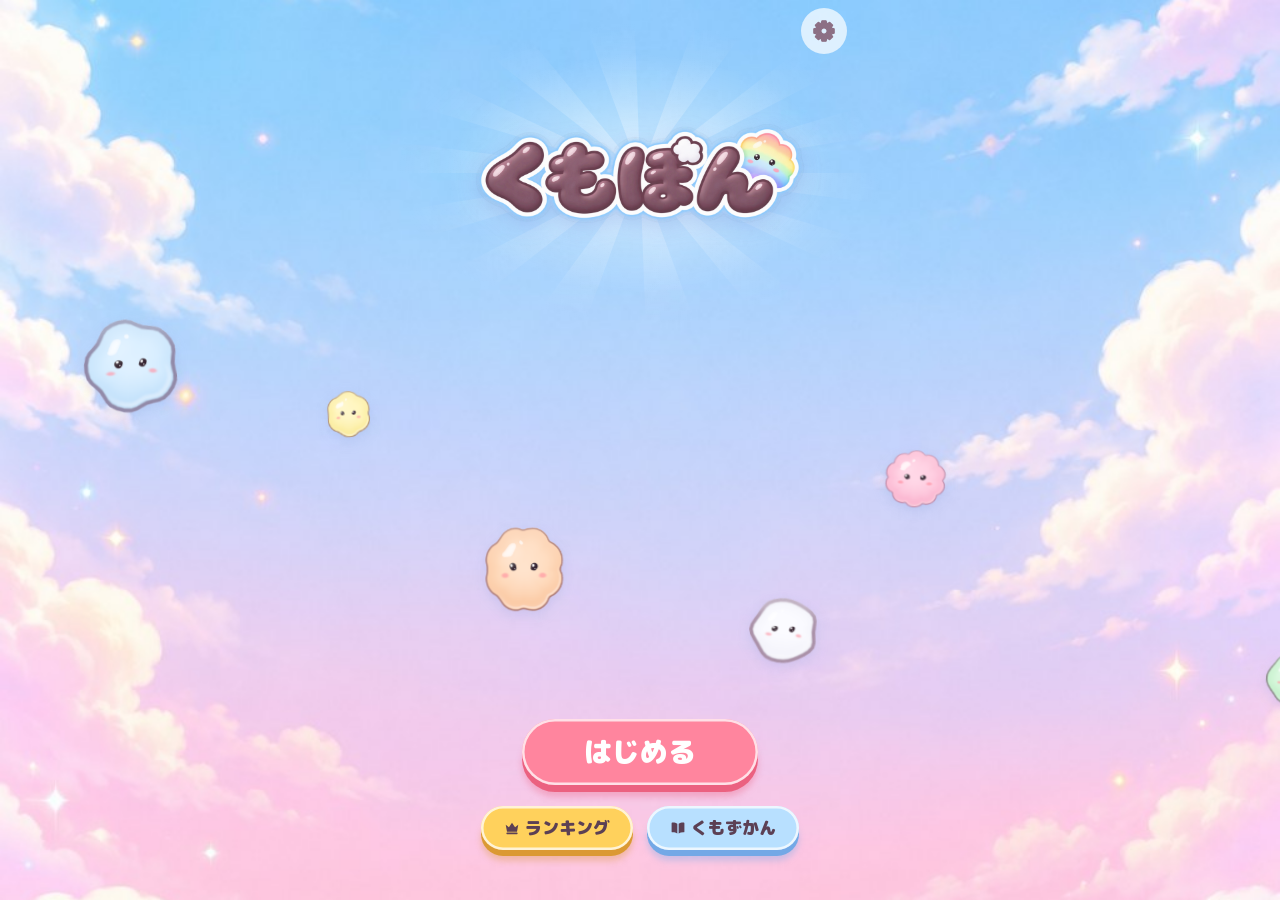
==== commit 7407eac0: "ブラウザ版くもぽん 1.0.1（組み 89db034ee0d1）" ====
--- a/index.html
+++ b/index.html
@@ -9,6 +9,21 @@
   <meta name="viewport" content="width=device-width, initial-scale=1, maximum-scale=1, user-scalable=no, viewport-fit=cover">
   <title>くもぽん</title>
   <meta name="description" content="びんを まわして 雲を くっつけて、口から ぽんっと だす パズル。ブラウザで そのまま あそべます。">
+  <!-- リンクカード（X・LINE などに URL を貼ったときの見出し・説明・絵）。URL は公開の場所の絶対 URL（カードを作る側はこのページだけを読む）。
+       絵は Web/tools/make_og.py が作る（変えたら番号を上げる。同じ名前だと古い絵が出続ける） -->
+  <link rel="canonical" href="https://kumopon.kumao.app/">
+  <meta property="og:type" content="website">
+  <meta property="og:site_name" content="くもぽん">
+  <meta property="og:locale" content="ja_JP">
+  <meta property="og:url" content="https://kumopon.kumao.app/">
+  <meta property="og:title" content="くもぽん（ブラウザで あそべる）">
+  <meta property="og:description" content="びんを まわして 雲を くっつけて、口から ぽんっと だす パズル。ブラウザで そのまま あそべます。">
+  <meta property="og:image" content="https://kumopon.kumao.app/assets/og/kumopon-og-1.jpg">
+  <meta property="og:image:type" content="image/jpeg">
+  <meta property="og:image:width" content="1200">
+  <meta property="og:image:height" content="630">
+  <meta property="og:image:alt" content="くもぽん　びんを まわして ぽん！　にじ雲の できた びんと、雲の なかまたち">
+  <meta name="twitter:card" content="summary_large_image">
   <!-- アドレスバーの色（タイトルは空の上の色。遊ぶ画面では ui.js が場面の空の色に替える） -->
   <meta name="theme-color" content="#98d0f9">
   <meta name="color-scheme" content="light">
@@ -24,8 +39,8 @@
   <link rel="preload" href="assets/fonts/kumopon-rounded-black.woff" as="font" type="font/woff" crossorigin>
   <link rel="preload" href="assets/fonts/kumopon-rounded-bold.woff" as="font" type="font/woff" crossorigin>
   <link rel="preload" href="assets/img/title_bg.jpg" as="image">
-  <link rel="stylesheet" href="v/9355a30d5ada/app.css">
-  <script type="module" src="v/9355a30d5ada/js/main.js"></script>
+  <link rel="stylesheet" href="v/89db034ee0d1/app.css">
+  <script type="module" src="v/89db034ee0d1/js/main.js"></script>
 </head>
 <body>
   <canvas id="game" aria-label="くもぽんの びん"></canvas>
--- a/v/89db034ee0d1/app.css
+++ b/v/89db034ee0d1/app.css
@@ -0,0 +1,1127 @@
+/* ブラウザ版くもぽんの見た目（iOS の App/Shell/Theme.swift と各画面の SwiftUI の寸法を写した）。
+   1pt ＝ 1px。字は丸ゴシックの太字（M PLUS Rounded 1c を使う字だけに絞った woff。iOS の .heavy は Black 900、.bold は Bold 700）。
+   動きは必ずイージング（ばねは ui/parts.js が SwiftUI の spring を CSS の linear() 関数〈点を並べた曲線。等速の linear とは別物〉に写して --sp-… に置く）。
+   遊んでいる間、#ui は指を通し（下の <canvas id="game"> が びんを回す指を取る）、ボタンだけが指を受ける */
+
+@font-face {
+  font-family: 'KumoponRounded';
+  src: url('../../assets/fonts/kumopon-rounded-black.woff') format('woff');
+  font-weight: 800 900;
+  font-style: normal;
+  /* 読み込む前に別の字体で出さない（ちらつき）。UI は document.fonts.load を待ってから見せる */
+  font-display: block;
+}
+@font-face {
+  font-family: 'KumoponRounded';
+  src: url('../../assets/fonts/kumopon-rounded-bold.woff') format('woff');
+  font-weight: 100 700;
+  font-style: normal;
+  font-display: block;
+}
+
+:root {
+  --ink: #5c4054;
+  --ink-soft: #8c7085;
+  --cream: #fff5e8;
+  --blush: #ffdbe0;
+  --pink: #ff859e;
+  --pink-deep: #eb6180;
+  --mint: #8cdbb8;
+  --sky: #8cc7ff;
+  --gold: #ffd15c;
+  --gold-deep: #db9933;
+  --book-blue: #b8e0ff;
+  --book-blue-deep: #73a8e6;
+  --endless: #8cdbd1;
+  --endless-deep: #4da39e;
+  /* タイトルの空の上の色（title_bg のいちばん上。iOS の TitleView.skyTop） */
+  --sky-top: #98d0f9;
+  --rainbow: linear-gradient(90deg, #ffb3bd, #ffcf9e, #fff0a3, #bdedb3, #a8e0ff, #b3c2ff, #dbbdff);
+  --ease-out: cubic-bezier(0, 0, 0.58, 1);
+  --ease-in: cubic-bezier(0.42, 0, 1, 1);
+  --ease-in-out-sine: cubic-bezier(0.37, 0, 0.63, 1);
+  /* 遊ぶ列の幅: 盤面（論理キャンバス 360×720 の縦横そのまま）と同じ幅。広い画面では盤面の幅、狭い画面では画面の幅
+     （背の低いブラウザ〈iPhone の Safari のアドレスバーつき〉でも 360px より細くしない） */
+  --colw: min(100vw, max(360px, 50vh));
+  /* ばね（JavaScript が置き直す。置く前の代わり） */
+  --sp-press: cubic-bezier(0.22, 1.2, 0.36, 1);
+  --sp-press-d: 350ms;
+  --sp-scale: cubic-bezier(0.34, 1.56, 0.64, 1);
+  --sp-scale-d: 400ms;
+  --sp-squish: cubic-bezier(0.34, 1.56, 0.64, 1);
+  --sp-squish-d: 450ms;
+  --sp-toggle: cubic-bezier(0.22, 1.2, 0.36, 1);
+  --sp-toggle-d: 400ms;
+}
+@supports (height: 100dvh) {
+  :root { --colw: min(100vw, max(360px, 50dvh)); }
+}
+
+/* ---- ページ全体: スクロール・引っぱって更新・ダブルタップの拡大・長押しのメニュー・文字の選択を止める ---- */
+
+[hidden] { display: none !important; }
+
+html, body {
+  margin: 0;
+  width: 100%;
+  height: 100%;
+  overflow: hidden;
+  overscroll-behavior: none;
+  background: var(--sky-top);
+  color: var(--ink);
+  font-family: 'KumoponRounded', 'Hiragino Maru Gothic ProN', 'Arial Rounded MT Bold', system-ui, sans-serif;
+  font-weight: 700;
+  -webkit-text-size-adjust: 100%;
+  text-size-adjust: 100%;
+  -webkit-user-select: none;
+  user-select: none;
+  -webkit-touch-callout: none;
+  -webkit-tap-highlight-color: transparent;
+}
+body {
+  position: fixed;
+  inset: 0;
+  touch-action: none;
+}
+img { -webkit-user-drag: none; user-select: none; }
+
+#game {
+  position: fixed;
+  inset: 0;
+  width: 100%;
+  height: 100%;
+  display: block;
+  touch-action: none;
+}
+
+/* 読み込みの間（main.js が <html> に ready を付けたら消える） */
+#loading {
+  position: fixed;
+  inset: 0;
+  z-index: 20;
+  display: flex;
+  flex-direction: column;
+  align-items: center;
+  justify-content: center;
+  gap: 14px;
+  background: linear-gradient(180deg, var(--sky-top), #ffdcea);
+  color: var(--ink-soft);
+  font-size: 15px;
+  font-weight: 900;
+  transition: opacity 0.4s var(--ease-out), visibility 0s 0.4s;
+}
+html.ready #loading { opacity: 0; visibility: hidden; pointer-events: none; }
+#loading .loading-cloud { width: 84px; height: 64px; animation: loading-bob 0.9s var(--ease-in-out-sine) infinite alternate; }
+@keyframes loading-bob { from { transform: translateY(-6px) scale(1.02, 0.98); } to { transform: translateY(6px) scale(0.98, 1.02); } }
+
+#boot-error {
+  position: fixed;
+  z-index: 30;
+  left: 16px;
+  right: 16px;
+  top: 50%;
+  transform: translateY(-50%);
+  max-width: 420px;
+  margin: 0 auto;
+  padding: 20px 22px;
+  border-radius: 24px;
+  background: var(--cream);
+  box-shadow: inset 0 0 0 3px #fff, 0 10px 20px rgba(0, 0, 0, 0.12);
+  font-size: 15px;
+  line-height: 1.6;
+  text-align: center;
+}
+
+/* 横向きのスマホ: 縦に回してもらう（遊ぶ画面は縦長） */
+#rotate {
+  display: none;
+  position: fixed;
+  inset: 0;
+  z-index: 25;
+  align-items: center;
+  justify-content: center;
+  background: linear-gradient(180deg, var(--sky-top), #ffdcea);
+  font-size: 18px;
+  font-weight: 900;
+}
+@media (orientation: landscape) and (pointer: coarse) and (max-height: 500px) {
+  #rotate { display: flex; }
+}
+
+/* ---- 画面の入れ物 ---- */
+
+#ui {
+  position: fixed;
+  inset: 0;
+  z-index: 1;
+  pointer-events: none;
+  overflow: hidden;
+}
+#ui.fonts-pending { visibility: hidden; }
+/* 画面の文は ことばの間に空白を入れて書いてある（分かち書き）。行は空白と句読点でだけ折り返す（「育つ（8／段）」のように ことばの途中で切らない） */
+#ui { word-break: keep-all; overflow-wrap: anywhere; line-break: strict; }
+#ui button, #ui a { font-family: inherit; touch-action: manipulation; }
+#ui :focus { outline: none; }
+#ui :focus-visible { outline: 3px solid rgba(115, 168, 230, 0.9); outline-offset: 3px; }
+
+.col {
+  position: relative;
+  width: var(--colw);
+  margin: 0 auto;
+  box-sizing: border-box;
+}
+/* 重なりの順: 画面（タイトル・上の帯）→ 重ね画面（一時停止・結果・説明）→ シート → 切り替えの雲。画面の中の z-index は外に漏らさない */
+.screen { position: absolute; inset: 0; z-index: 0; isolation: isolate; }
+.spacer { flex: 1 1 0; min-width: 0; }
+.icon { flex: 0 0 auto; display: block; }
+
+/* 白い縁取りの字（OutlinedText。縁は JavaScript が text-shadow で付ける） */
+.ol { font-weight: 900; line-height: 1.2; white-space: nowrap; }
+
+/* ---- ボタン ---- */
+
+button { -webkit-tap-highlight-color: transparent; }
+
+/* 押すと沈む厚みのボタン（ChunkyButtonStyle） */
+.chunky {
+  position: relative;
+  display: inline-block;
+  border: 0;
+  margin: 0;
+  padding: 0 0 var(--depth);
+  background: none;
+  color: var(--fg);
+  font-weight: 900;
+  line-height: 1.2;
+  cursor: pointer;
+  pointer-events: auto;
+}
+.chunky .edge {
+  position: absolute;
+  left: 0;
+  right: 0;
+  top: var(--depth);
+  bottom: 0;
+  border-radius: 999px;
+  background: var(--edge);
+  box-shadow: 0 5px 6px color-mix(in srgb, var(--edge) 35%, transparent);
+  transition: box-shadow 0.2s var(--ease-out);
+}
+.chunky .face {
+  position: relative;
+  display: flex;
+  align-items: center;
+  justify-content: center;
+  gap: 0.3em;
+  border-radius: 999px;
+  background: var(--c);
+  box-shadow: inset 0 0 0 2.5px rgba(255, 255, 255, 0.75);
+  white-space: nowrap;
+  transition: transform var(--sp-press-d) var(--sp-press);
+}
+.chunky .label { overflow: hidden; text-overflow: ellipsis; }
+.chunky:active .face { transform: translateY(calc(var(--depth) - 1px)); }
+.chunky:active .edge { box-shadow: 0 2px 2px color-mix(in srgb, var(--edge) 35%, transparent); }
+.chunky.fill { flex: 1 1 0; min-width: 0; }
+
+/* 押すと「ぷにっ」と縮むボタン（SquishyButtonStyle） */
+.squishy {
+  border: 0;
+  margin: 0;
+  padding: 14px 26px;
+  border-radius: 999px;
+  background: var(--c);
+  color: #fff;
+  font-size: 20px;
+  font-weight: 900;
+  line-height: 1.2;
+  cursor: pointer;
+  pointer-events: auto;
+  box-shadow: inset 0 0 0 2px rgba(255, 255, 255, 0.6), 0 5px 8px color-mix(in srgb, var(--c) 45%, transparent);
+  transition: transform var(--sp-squish-d) var(--sp-squish), box-shadow 0.2s var(--ease-out);
+}
+.squishy:active {
+  transform: scale(1.06, 0.9);
+  box-shadow: inset 0 0 0 2px rgba(255, 255, 255, 0.6), 0 1px 2px color-mix(in srgb, var(--c) 45%, transparent);
+}
+
+/* 押すと少し縮むだけのボタン（PressScaleStyle） */
+.press {
+  border: 0;
+  margin: 0;
+  cursor: pointer;
+  pointer-events: auto;
+  transition: transform var(--sp-scale-d) var(--sp-scale), opacity 0.2s var(--ease-out);
+}
+.press:active { transform: scale(1.04, 0.92); }
+
+/* 字だけのボタン（もどる・タイトルへ） */
+.text-btn {
+  border: 0;
+  background: none;
+  padding: 8px 16px;
+  min-height: 44px;
+  font-size: 14px;
+  font-weight: 700;
+  color: var(--ink-soft);
+  cursor: pointer;
+  pointer-events: auto;
+}
+
+/* ---- タイトル ---- */
+
+.title-screen { pointer-events: auto; background: var(--sky-top); overflow: hidden; }
+.title-bg {
+  position: absolute;
+  inset: 0;
+  width: 100%;
+  height: 100%;
+  object-fit: cover;
+  object-position: center;
+}
+.drift { position: absolute; inset: 0; pointer-events: none; overflow: hidden; }
+.drift-cloud {
+  position: absolute;
+  left: 0;
+  top: 0;
+  height: auto;
+  width: 64px;
+  transform-origin: 50% 100%;
+  filter: drop-shadow(0 4px 6px rgba(128, 153, 217, 0.22));
+  will-change: transform;
+  /* 帯を測って置くまでは出さない（左上に元の大きさで出てしまう） */
+  visibility: hidden;
+}
+.drift.placed .drift-cloud { visibility: visible; }
+.title-col {
+  height: 100%;
+  display: flex;
+  flex-direction: column;
+  align-items: center;
+  padding: env(safe-area-inset-top) 0 env(safe-area-inset-bottom);
+}
+.title-top {
+  width: 100%;
+  display: flex;
+  align-items: flex-start;
+  gap: 10px;
+  padding: 8px 18px 0;
+  box-sizing: border-box;
+  position: relative;
+  z-index: 2;
+}
+.gear-btn {
+  flex: 0 0 auto;
+  width: 46px;
+  height: 46px;
+  border-radius: 50%;
+  background: rgba(255, 255, 255, 0.7);
+  color: var(--ink-soft);
+  display: flex;
+  align-items: center;
+  justify-content: center;
+  padding: 0;
+}
+/* iPhone で開いた人への帯 */
+.ios-band {
+  pointer-events: auto;
+  display: flex;
+  align-items: center;
+  gap: 8px;
+  min-width: 0;
+  min-height: 44px;
+  padding: 6px 10px 6px 12px;
+  box-sizing: border-box;
+  border-radius: 16px;
+  background: rgba(255, 255, 255, 0.86);
+  box-shadow: 0 4px 10px rgba(107, 133, 217, 0.18);
+  color: var(--ink);
+  text-decoration: none;
+  transition: transform var(--sp-scale-d) var(--sp-scale);
+}
+.ios-band:active { transform: scale(0.97); }
+.band-text { display: flex; flex-direction: column; min-width: 0; font-size: 12.5px; font-weight: 900; line-height: 1.3; }
+.band-sub { font-size: 10.5px; font-weight: 700; color: var(--ink-soft); }
+.band-chev { color: var(--pink-deep); }
+.title-gap { flex: 0 1 44px; min-height: 0; }
+.logo-block {
+  position: relative;
+  z-index: 1;
+  width: 100%;
+  display: flex;
+  flex-direction: column;
+  align-items: center;
+  gap: 6px;
+  pointer-events: none;
+}
+.logo-frame {
+  position: relative;
+  width: 100%;
+  height: 150px;
+  display: flex;
+  align-items: center;
+  justify-content: center;
+}
+/* 光の筋: 520×300 の枠に、中心から放射する 14 本。横長の楕円（縦 0.62）に消え、±0.1 rad を 9 秒で 1 往復 */
+.rays {
+  position: absolute;
+  left: 50%;
+  top: 50%;
+  width: 520px;
+  height: 300px;
+  margin: -150px 0 0 -260px;
+  overflow: hidden;
+  pointer-events: none;
+}
+.rays-squash { position: absolute; left: 50%; top: 50%; width: 0; height: 0; transform: scaleY(0.62); }
+.rays-svg { position: absolute; animation: rays-sway 4.5s var(--ease-in-out-sine) infinite alternate; }
+@keyframes rays-sway { from { transform: rotate(-0.1rad); } to { transform: rotate(0.1rad); } }
+.logo-pop { position: relative; }
+/* ロゴの上下のゆれ: 2.4 秒で上から下へ（sin のイージング。行って戻って 4.8 秒） */
+.logo-bob { animation: logo-bob 2.4s var(--ease-in-out-sine) infinite alternate; }
+@keyframes logo-bob { from { transform: translateY(-4px); } to { transform: translateY(4px); } }
+.title-logo {
+  display: block;
+  width: min(340px, calc(var(--colw) - 40px));
+  height: auto;
+  filter: drop-shadow(0 6px 10px rgba(107, 133, 217, 0.28));
+}
+.best-pill {
+  max-width: calc(100% - 40px);
+  padding: 5px 16px;
+  border-radius: 999px;
+  background: rgba(255, 255, 255, 0.72);
+  font-size: 17px;
+  font-weight: 900;
+  line-height: 1.3;
+  white-space: nowrap;
+  overflow: hidden;
+  text-overflow: ellipsis;
+}
+.best-pill.empty { visibility: hidden; }
+.title-flex { flex: 1 1 auto; min-height: 16px; }
+.title-buttons {
+  position: relative;
+  z-index: 1;
+  display: flex;
+  flex-direction: column;
+  align-items: center;
+  gap: 14px;
+}
+.title-row { display: flex; gap: 14px; padding: 0 16px; }
+.title-bottom {
+  flex: 0 0 auto;
+  min-height: 44px;
+  width: 100%;
+  display: flex;
+  align-items: center;
+  justify-content: center;
+  padding: 4px 0 8px;
+  box-sizing: border-box;
+}
+.storage-note {
+  max-width: calc(100% - 32px);
+  padding: 5px 12px;
+  border-radius: 999px;
+  background: rgba(255, 255, 255, 0.72);
+  font-size: 12px;
+  font-weight: 700;
+  color: var(--ink-soft);
+  text-align: center;
+}
+/* 背の低い画面（iPhone の Safari のアドレスバーつきなど）: ロゴの枠を少し詰める */
+@media (max-height: 600px) {
+  .logo-frame { height: 124px; }
+  .title-logo { width: min(300px, calc(var(--colw) - 40px)); }
+}
+
+/* ---- 遊ぶ画面の上の帯 ---- */
+
+.hud { pointer-events: none; }
+.hud-col {
+  display: flex;
+  flex-direction: column;
+  align-items: stretch;
+  gap: 6px;
+  padding: calc(env(safe-area-inset-top) + 6px) 14px 0;
+}
+.hud-row { display: flex; align-items: flex-start; gap: 10px; }
+.pause-btn {
+  flex: 0 0 52px;
+  width: 52px;
+  height: 52px;
+  padding: 0;
+  border-radius: 50%;
+  background: rgba(255, 255, 255, 0.88);
+  box-shadow: inset 0 0 0 2.5px #fff, 0 2px 4px rgba(92, 64, 84, 0.18);
+  color: rgba(92, 64, 84, 0.8);
+  display: flex;
+  align-items: center;
+  justify-content: center;
+}
+.pause-btn.off { opacity: 0; pointer-events: none; }
+.hud-mid {
+  flex: 0 1 auto;
+  min-width: 0;
+  display: flex;
+  flex-direction: column;
+  align-items: center;
+  gap: 2px;
+  transition: opacity 0.3s var(--ease-out);
+}
+.score-box { max-width: 100%; min-width: 0; }
+.score { font-size: 38px; line-height: 1.18; text-align: center; font-variant-numeric: tabular-nums; }
+.rain-pill {
+  padding: 1px 8px;
+  border-radius: 999px;
+  background: rgba(255, 255, 255, 0.7);
+  font-size: 12px;
+  font-weight: 900;
+  color: var(--ink-soft);
+}
+
+/* 時計の輪（TimerPill） */
+.timer { position: relative; flex: 0 0 68px; width: 68px; height: 68px; transition: opacity 0.3s var(--ease-out); }
+.t-pop, .t-beat { position: relative; width: 100%; height: 100%; }
+.t-beat {
+  border-radius: 50%;
+  box-shadow: 0 2px 4px rgba(92, 64, 84, 0.15);
+  transition: transform 0.2s var(--ease-out), box-shadow 0.3s var(--ease-out);
+}
+.timer.hurry .t-beat { box-shadow: 0 2px 8px rgba(235, 97, 128, 0.4); }
+.t-beat.beat { transform: scale(1.08); }
+.ring { position: absolute; inset: 0; width: 100%; height: 100%; overflow: visible; }
+.ring .arc { transition: stroke 0.3s var(--ease-out); }
+.t-text {
+  position: absolute;
+  inset: 0;
+  display: flex;
+  flex-direction: column;
+  align-items: center;
+  justify-content: center;
+  line-height: 1;
+}
+.t-num { font-size: 27px; font-weight: 900; font-variant-numeric: tabular-nums; }
+.t-num.small { font-size: 22px; }
+.t-unit { margin-top: 0; font-size: 9px; font-weight: 700; color: var(--ink-soft); }
+.t-bonus { position: absolute; left: -40px; bottom: -24px; pointer-events: none; }
+.bonus-text {
+  font-weight: 900;
+  color: #33998c;
+  white-space: nowrap;
+  text-shadow: 1.5px 1.5px 0 #fff, -1.5px -1.5px 0 #fff;
+}
+
+/* 段のはしご（LadderView） */
+.ladder {
+  align-self: center;
+  display: flex;
+  align-items: flex-end;
+  gap: 2px;
+  padding: 3px 10px;
+  border-radius: 999px;
+  background: rgba(255, 255, 255, 0.55);
+  transition: opacity 0.3s var(--ease-out);
+}
+.step { display: flex; flex-direction: column; align-items: center; gap: 1px; }
+.step-art { position: relative; transition: opacity 0.3s var(--ease-out); }
+.step-art svg { display: block; overflow: visible; }
+.step-dot { width: 3.5px; height: 3.5px; border-radius: 50%; }
+.step-dot.on { background: rgba(92, 64, 84, 0.7); }
+.step-badge {
+  position: absolute;
+  transform: translate(-50%, -50%);
+  padding: 0 3px;
+  border-radius: 999px;
+  background: var(--pink-deep);
+  color: #fff;
+  font-size: 9px;
+  font-weight: 900;
+  line-height: 1.35;
+  white-space: nowrap;
+}
+
+/* 返しの数え上げ（TallyView） */
+.tally-row { display: flex; justify-content: center; min-height: 26px; transition: opacity 0.3s var(--ease-out); }
+.tally {
+  display: flex;
+  align-items: center;
+  gap: 6px;
+  padding: 3px 10px;
+  border-radius: 999px;
+  background: rgba(255, 255, 255, 0.85);
+}
+.tally-tag {
+  padding: 2px 8px;
+  border-radius: 999px;
+  background: var(--pink-deep);
+  color: #fff;
+  font-size: 13px;
+  font-weight: 900;
+  white-space: nowrap;
+}
+.tally-num { font-size: 17px; font-weight: 900; font-variant-numeric: tabular-nums; white-space: nowrap; }
+
+/* READY */
+.banner-layer { position: absolute; inset: 0; pointer-events: none; }
+.banner { position: absolute; left: 50%; transform: translate(-50%, -50%); }
+
+/* 残りわずか: 画面のふちが桃色に脈打つ（1 秒に 2 回。sin のイージング。遊ぶ列の左右のふちと上下） */
+.hurry-glow {
+  position: absolute;
+  top: 0;
+  bottom: 0;
+  left: 50%;
+  width: var(--colw);
+  margin-left: calc(var(--colw) / -2);
+  opacity: 0;
+  pointer-events: none;
+  transition: opacity 0.3s var(--ease-out);
+}
+.hurry-glow.on { opacity: 1; }
+.hurry-glow .pulse {
+  position: absolute;
+  inset: 0;
+  box-shadow: inset 0 0 36px 16px var(--pink-deep);
+  animation: glow-pulse 0.25s var(--ease-in-out-sine) infinite alternate;
+  animation-play-state: paused;
+}
+.hurry-glow.on .pulse { animation-play-state: running; }
+@keyframes glow-pulse { from { opacity: 0.075; } to { opacity: 0.75; } }
+
+/* 結果を出している間: 点・時計・はしごを消す */
+.hud.finished .hud-mid,
+.hud.finished .timer,
+.hud.finished .ladder,
+.hud.finished .tally-row { opacity: 0; }
+
+/* ---- 重ね画面（一時停止・結果・初めての説明）---- */
+
+.overlay { position: absolute; inset: 0; z-index: 2; pointer-events: auto; }
+.overlay > .dim { position: absolute; inset: 0; background: rgba(0, 0, 0, 0.22); }
+.center {
+  position: absolute;
+  inset: 0;
+  display: flex;
+  padding: max(14px, env(safe-area-inset-top)) 16px max(14px, env(safe-area-inset-bottom));
+  box-sizing: border-box;
+  overflow-y: auto;
+  overscroll-behavior: contain;
+  touch-action: pan-y;
+}
+.card {
+  position: relative;
+  margin: auto;
+  width: 100%;
+  box-sizing: border-box;
+  display: flex;
+  flex-direction: column;
+  align-items: center;
+  text-align: center;
+  background: var(--cream);
+  border-radius: 30px;
+  box-shadow: inset 0 0 0 3px #fff, 0 10px 20px rgba(0, 0, 0, 0.12);
+}
+
+/* 一時停止（PauseView） */
+.pause-card { max-width: 330px; padding: 22px 22px 14px; }
+.pause-title { font-size: 22px; font-weight: 900; line-height: 1.25; }
+.pause-mode { margin-top: 2px; font-size: 13px; font-weight: 700; color: var(--ink-soft); }
+.rules {
+  width: 100%;
+  box-sizing: border-box;
+  margin-top: 12px;
+  padding: 12px 14px;
+  border-radius: 16px;
+  background: rgba(255, 255, 255, 0.75);
+  display: flex;
+  flex-direction: column;
+  gap: 8px;
+  text-align: left;
+}
+.rule { display: flex; align-items: baseline; gap: 6px; }
+.rule .dot, .intro-line .dot { flex: 0 0 6px; width: 6px; height: 6px; border-radius: 50%; background: var(--sky); }
+.rule-text { font-size: 13px; font-weight: 700; color: var(--ink-soft); line-height: 1.35; white-space: pre-line; }
+.book-chip {
+  display: inline-flex;
+  align-items: center;
+  gap: 6px;
+  min-height: 34px;
+  padding: 7px 14px;
+  box-sizing: border-box;
+  border-radius: 999px;
+  background: var(--book-blue);
+  box-shadow: inset 0 0 0 2px #fff;
+  color: var(--ink);
+  font-size: 13px;
+  font-weight: 900;
+}
+.pause-card .book-chip { margin-top: 10px; min-height: 44px; }
+.pause-card .squishy { margin-top: 20px; }
+.retry-btn {
+  margin-top: 14px;
+  display: inline-flex;
+  align-items: center;
+  gap: 6px;
+  min-height: 44px;
+  padding: 10px 18px;
+  box-sizing: border-box;
+  border-radius: 999px;
+  background: rgba(255, 255, 255, 0.9);
+  color: var(--ink);
+  font-size: 16px;
+  font-weight: 900;
+}
+.pause-card .to-title { margin-top: 34px; }
+@media (max-height: 720px) {
+  .pause-card { padding-top: 16px; }
+  .pause-card .rules { gap: 5px; padding: 9px 12px; margin-top: 8px; }
+  .pause-card .squishy { margin-top: 12px; }
+  .pause-card .retry-btn { margin-top: 8px; }
+  .pause-card .to-title { margin-top: 8px; }
+}
+/* さらに背の低い画面（iPhone の Safari の横の帯つきなど 600px 未満）: 説明の字を少し小さく、ボタンの間を詰めて 1 枚に収める（収まらなければスクロール） */
+@media (max-height: 620px) {
+  .pause-card { padding: 12px 18px 6px; }
+  .pause-title { font-size: 19px; }
+  .pause-mode { display: none; }
+  .pause-card .rules { gap: 4px; padding: 8px 10px; }
+  .rule-text { font-size: 12px; line-height: 1.3; }
+  .pause-card .book-chip { margin-top: 6px; min-height: 36px; padding: 5px 12px; }
+  .pause-card .squishy { margin-top: 8px; padding: 11px 24px; }
+  .pause-card .retry-btn { margin-top: 6px; }
+  .pause-card .to-title { margin-top: 2px; }
+}
+
+/* 初めての説明（ModeIntroCard） */
+.intro-card { max-width: 340px; padding: 20px 20px 12px; }
+.kicker { font-size: 12px; font-weight: 700; color: var(--ink-soft); }
+.intro-card > .ol { margin-top: 2px; }
+.goals { display: flex; justify-content: center; gap: 18px; margin-top: 10px; }
+.goal { display: flex; flex-direction: column; align-items: center; gap: 2px; }
+.goal-img { height: 64px; width: auto; }
+.goal-name { font-size: 12px; font-weight: 700; }
+.goal-gain { font-size: 13px; font-weight: 900; color: var(--endless-deep); }
+.intro-lines {
+  width: 100%;
+  box-sizing: border-box;
+  margin-top: 12px;
+  padding: 12px 14px;
+  border-radius: 16px;
+  background: rgba(255, 255, 255, 0.8);
+  display: flex;
+  flex-direction: column;
+  gap: 8px;
+  text-align: left;
+}
+.intro-line { display: flex; align-items: baseline; gap: 6px; font-size: 14px; font-weight: 700; line-height: 1.35; }
+.intro-card .squishy { margin-top: 16px; }
+.intro-card .text-btn { margin-top: 6px; }
+
+/* 結果（ResultView）: 後ろの空は暗くしない。カードの後ろにだけ白い薄い幕 */
+.result-layer, .result-layer .center { pointer-events: none; }
+.result-wrap { position: relative; margin: auto; width: 100%; max-width: 330px; pointer-events: auto; }
+.result-glow {
+  position: absolute;
+  inset: -14px;
+  border-radius: 40px;
+  background: rgba(255, 255, 255, 0.28);
+  filter: blur(6px);
+}
+.result-card { max-width: 330px; padding: 24px; gap: 12px; }
+.result-mode { font-size: 18px; font-weight: 900; color: var(--ink-soft); }
+.result-card .score-box { width: 100%; }
+.result-score { font-size: 56px; line-height: 1.15; text-align: center; font-variant-numeric: tabular-nums; }
+.new-best {
+  padding: 5px 14px;
+  border-radius: 999px;
+  background: var(--pink-deep);
+  color: #fff;
+  font-size: 16px;
+  font-weight: 900;
+}
+.best-line { font-size: 14px; font-weight: 700; color: var(--ink-soft); }
+.best-note { font-size: 11px; font-weight: 700; color: rgba(140, 112, 133, 0.85); }
+.grade { display: flex; align-items: center; gap: 10px; }
+.badge { position: relative; height: 78px; }
+.badge-img { display: block; height: 78px; width: auto; }
+.badge-name {
+  position: absolute;
+  left: 50%;
+  bottom: 9px;
+  width: 56px;
+  margin-left: -28px;
+  font-size: 10.5px;
+  font-weight: 900;
+  letter-spacing: -0.04em;
+  text-align: center;
+  white-space: nowrap;
+}
+.grade-text { text-align: left; }
+.grade-name { font-size: 20px; font-weight: 900; line-height: 1.25; }
+.grade-sub { font-size: 13px; font-weight: 700; color: var(--ink-soft); }
+.grade-band {
+  padding: 5px 14px;
+  border-radius: 999px;
+  background: var(--rainbow);
+  box-shadow: inset 0 0 0 2px #fff;
+  font-size: 16px;
+  font-weight: 900;
+  white-space: nowrap;
+}
+.cheer { font-size: 13px; font-weight: 700; color: var(--ink-soft); white-space: nowrap; }
+.stats { display: flex; gap: 10px; width: 100%; padding-top: 4px; }
+.stat {
+  flex: 1 1 0;
+  min-width: 0;
+  padding: 8px 2px;
+  border-radius: 14px;
+  background: rgba(255, 255, 255, 0.8);
+  display: flex;
+  flex-direction: column;
+  align-items: center;
+  gap: 2px;
+  color: var(--ink);
+}
+.stat.link { box-shadow: inset 0 0 0 1.5px rgba(115, 168, 230, 0.5); }
+.stat-value { max-width: 100%; overflow: hidden; text-overflow: ellipsis; font-size: 18px; font-weight: 900; white-space: nowrap; }
+.stat-label { display: flex; align-items: center; gap: 2px; font-size: 11px; font-weight: 700; color: var(--ink-soft); white-space: nowrap; }
+.book-chip.fresh { padding: 5px 12px; min-height: 30px; }
+/* ［シェア］（iOS の ShareLink のカプセル: 白 90%・字は ink・縁は ink の 18%） */
+.share-btn {
+  display: inline-flex;
+  align-items: center;
+  gap: 6px;
+  min-height: 36px;
+  margin-top: 6px;
+  padding: 7px 20px;
+  box-sizing: border-box;
+  border: 0;
+  border-radius: 999px;
+  background: rgba(255, 255, 255, 0.9);
+  box-shadow: inset 0 0 0 1.5px rgba(92, 64, 84, 0.18);
+  color: var(--ink);
+  font-size: 14px;
+  font-weight: 900;
+}
+.result-buttons { display: flex; align-items: flex-start; gap: 8px; width: 100%; padding-top: 2px; }
+.sticker {
+  position: absolute;
+  right: -26px;
+  top: -50px;
+  width: 96px;
+  transform-origin: 0 100%;
+  pointer-events: none;
+}
+.sticker-img {
+  display: block;
+  width: 96px;
+  height: auto;
+  animation: sticker-bob 1.8s var(--ease-in-out-sine) infinite alternate;
+}
+@keyframes sticker-bob { from { transform: rotate(8deg) translateY(-3px); } to { transform: rotate(8deg) translateY(3px); } }
+/* 順位の行（RankChip の並び。ほかの文は小さく） */
+.rank-line { width: 100%; display: flex; justify-content: center; }
+.rank-chips { display: flex; gap: 6px; width: 100%; padding: 0; background: none; }
+.rank-chip {
+  flex: 1 1 0;
+  min-width: 0;
+  padding: 5px 0;
+  border-radius: 12px;
+  background: rgba(255, 255, 255, 0.85);
+  box-shadow: inset 0 0 0 1.5px rgba(92, 64, 84, 0.12);
+}
+.rank-chip.gold { background: rgba(255, 209, 92, 0.45); box-shadow: inset 0 0 0 1.5px rgba(219, 153, 51, 0.6); }
+.chip-title { font-size: 10px; font-weight: 700; color: var(--ink-soft); }
+.chip-rank { font-size: 16px; font-weight: 900; color: var(--ink); font-variant-numeric: tabular-nums; white-space: nowrap; }
+.rank-text {
+  display: inline-flex;
+  align-items: center;
+  gap: 4px;
+  min-height: 28px;
+  padding: 0 4px;
+  background: none;
+  font-size: 12px;
+  font-weight: 700;
+  color: var(--ink-soft);
+}
+.rank-crown { color: var(--gold-deep); }
+
+/* ---- シート ---- */
+
+.sheets { position: absolute; inset: 0; z-index: 5; pointer-events: none; }
+.sheets.open { pointer-events: auto; }
+.sheet { position: absolute; inset: 0; }
+.sheet-backdrop { position: absolute; inset: 0; background: rgba(0, 0, 0, 0.25); }
+.sheet-panel {
+  position: absolute;
+  left: 0;
+  right: 0;
+  bottom: 0;
+  margin: 0 auto;
+  width: min(100%, 520px);
+  height: calc(100% - max(env(safe-area-inset-top), 10px) - 10px);
+  max-height: 900px;
+  display: flex;
+  flex-direction: column;
+  border-radius: 14px 14px 0 0;
+  background: var(--cream);
+  box-shadow: 0 -6px 24px rgba(0, 0, 0, 0.12);
+  overflow: hidden;
+}
+.sheet-panel.book, .sheet-panel.settings { background: linear-gradient(180deg, var(--cream), #e0f0ff); }
+.sheet-head {
+  position: relative;
+  flex: 0 0 auto;
+  display: grid;
+  grid-template-columns: 44px 1fr 44px;
+  align-items: center;
+  padding: 16px 16px 8px;
+  touch-action: none;
+  cursor: grab;
+}
+.grabber {
+  position: absolute;
+  top: 6px;
+  left: 50%;
+  width: 36px;
+  height: 5px;
+  margin-left: -18px;
+  border-radius: 3px;
+  background: rgba(140, 112, 133, 0.32);
+}
+.sheet-title { grid-column: 2; display: flex; align-items: center; justify-content: center; gap: 6px; min-width: 0; }
+.sheet-title-img { height: 28px; width: auto; }
+.close-btn {
+  grid-column: 3;
+  width: 44px;
+  height: 44px;
+  padding: 0;
+  border-radius: 50%;
+  background: rgba(255, 255, 255, 0.9);
+  color: var(--ink-soft);
+  display: flex;
+  align-items: center;
+  justify-content: center;
+}
+.sheet-body {
+  position: relative;
+  flex: 1 1 auto;
+  overflow-x: hidden;
+  overflow-y: auto;
+  overscroll-behavior: contain;
+  touch-action: pan-y;
+  -webkit-overflow-scrolling: touch;
+  padding: 0 16px calc(28px + env(safe-area-inset-bottom));
+}
+
+/* せってい（iOS の Form の組にならい、白い角丸の組に行を並べる） */
+.page { position: relative; }
+.group { margin-top: 18px; }
+.group:first-child { margin-top: 6px; }
+.group-head { padding: 0 16px 6px; font-size: 13px; font-weight: 700; color: var(--ink-soft); }
+.group-box { border-radius: 14px; background: #fff; overflow: hidden; }
+.group-foot { padding: 6px 16px 0; font-size: 12px; font-weight: 700; line-height: 1.5; color: var(--ink-soft); }
+.row {
+  display: flex;
+  align-items: center;
+  gap: 12px;
+  width: 100%;
+  min-height: 50px;
+  padding: 0 16px;
+  box-sizing: border-box;
+  border: 0;
+  background: none;
+  color: var(--ink);
+  font-size: 16px;
+  font-weight: 700;
+  text-align: left;
+  text-decoration: none;
+  cursor: pointer;
+}
+.row + .row { border-top: 1px solid rgba(92, 64, 84, 0.08); }
+.row-label { flex: 1 1 auto; min-width: 0; }
+.row.disabled { opacity: 0.4; pointer-events: none; }
+.row-seg { flex-wrap: wrap; padding: 8px 16px; cursor: default; }
+.row-seg .seg { flex: 1 1 210px; }
+.row-text { display: block; padding: 12px 16px; font-size: 13px; line-height: 1.55; color: var(--ink-soft); cursor: default; }
+.row-text .warn { margin-top: 4px; color: var(--pink-deep); }
+.row-chev { color: var(--ink-soft); }
+.row-link:active { background: rgba(92, 64, 84, 0.05); }
+.version { margin-top: 22px; text-align: center; font-size: 11px; color: rgba(140, 112, 133, 0.6); }
+
+/* 切り替え（Toggle）。オンは mint を少し濃く（白い丸が見えるように） */
+.switch {
+  position: relative;
+  flex: 0 0 auto;
+  width: 51px;
+  height: 31px;
+  padding: 0;
+  border: 0;
+  border-radius: 999px;
+  background: rgba(120, 120, 128, 0.18);
+  cursor: pointer;
+  transition: background-color 0.25s var(--ease-out);
+}
+.switch[aria-checked='true'] { background: #5fc796; }
+.knob {
+  position: absolute;
+  left: 2px;
+  top: 2px;
+  width: 27px;
+  height: 27px;
+  border-radius: 50%;
+  background: #fff;
+  box-shadow: 0 3px 8px rgba(0, 0, 0, 0.15), 0 1px 1px rgba(0, 0, 0, 0.16);
+  transition: transform var(--sp-toggle-d) var(--sp-toggle);
+}
+.switch[aria-checked='true'] .knob { transform: translateX(20px); }
+
+/* 区切りの選び（segmented の Picker） */
+.seg {
+  position: relative;
+  display: grid;
+  grid-template-columns: repeat(var(--n), 1fr);
+  padding: 2px;
+  border-radius: 10px;
+  background: rgba(118, 118, 128, 0.12);
+}
+.seg.disabled { opacity: 0.4; pointer-events: none; }
+.seg-pill {
+  position: absolute;
+  top: 2px;
+  bottom: 2px;
+  left: 2px;
+  width: calc((100% - 4px) / var(--n));
+  border-radius: 8px;
+  background: #fff;
+  box-shadow: 0 3px 8px rgba(0, 0, 0, 0.12), 0 3px 1px rgba(0, 0, 0, 0.04);
+  transition: transform var(--sp-toggle-d) var(--sp-toggle);
+}
+.seg-opt {
+  position: relative;
+  min-height: 40px;
+  padding: 0 4px;
+  border: 0;
+  background: none;
+  color: var(--ink);
+  font-size: 14px;
+  font-weight: 700;
+  cursor: pointer;
+}
+.back-btn {
+  display: inline-flex;
+  align-items: center;
+  gap: 2px;
+  min-height: 44px;
+  margin-top: 2px;
+  padding: 0 10px 0 0;
+  background: none;
+  color: var(--ink-soft);
+  font-size: 15px;
+  font-weight: 900;
+}
+/* 「あそびかた」のページは、せっていのページの上に重ねて右から入る（入れ替わる間、両方が見えるように） */
+.page-rules { position: absolute; top: 0; left: 16px; right: 16px; padding-bottom: calc(28px + env(safe-area-inset-bottom)); text-align: center; }
+.page-rules .back-btn { display: flex; }
+
+/* くもずかん（CloudBookView） */
+.book-progress {
+  display: flex;
+  align-items: center;
+  justify-content: center;
+  gap: 8px;
+  padding: 0 0 10px;
+  font-size: 14px;
+  font-weight: 900;
+  color: var(--ink-soft);
+  font-variant-numeric: tabular-nums;
+}
+.trophy { height: 30px; width: auto; }
+.complete {
+  padding: 4px 12px;
+  border-radius: 999px;
+  background: var(--rainbow);
+  box-shadow: inset 0 0 0 2px #fff;
+  color: var(--ink);
+}
+.book-list { display: flex; flex-direction: column; }
+.book-row {
+  display: flex;
+  align-items: center;
+  gap: 12px;
+  padding: 10px 12px;
+  border-radius: 18px;
+  background: rgba(255, 255, 255, 0.55);
+  box-shadow: inset 0 0 0 1.5px rgba(92, 64, 84, 0.1);
+  cursor: pointer;
+  transform-origin: 50% 0;
+  animation: row-in 0.32s cubic-bezier(0.215, 0.61, 0.355, 1) both;
+}
+.book-row.found { background: #fff; box-shadow: inset 0 0 0 1.5px rgba(92, 64, 84, 0.1), 0 3px 6px rgba(92, 64, 84, 0.08); }
+.book-row.top { box-shadow: inset 0 0 0 2.5px var(--gold), 0 3px 6px rgba(92, 64, 84, 0.08); }
+.book-row.focus { box-shadow: inset 0 0 0 2.5px var(--pink-deep), 0 3px 6px rgba(92, 64, 84, 0.08); }
+/* 行は上から少しずつずらして入る（RowEntrance） */
+@keyframes row-in { from { opacity: 0; transform: translateY(14px) scale(0.97); } to { opacity: 1; transform: none; } }
+.book-art { flex: 0 0 74px; height: 64px; display: flex; align-items: center; justify-content: center; }
+.book-cloud { display: block; max-width: 74px; max-height: 64px; transform-origin: 50% 100%; }
+/* まだ出会っていない雲は絵だけ影（colorMultiply(.black) と opacity 0.16） */
+.book-art.shadow .book-cloud { filter: brightness(0) opacity(0.16); }
+.book-info { flex: 1 1 auto; min-width: 0; display: flex; flex-direction: column; gap: 3px; text-align: left; }
+.book-name-line, .book-pts-line { display: flex; flex-wrap: wrap; align-items: baseline; gap: 2px 6px; }
+.book-pts-line { gap: 2px 8px; }
+.book-name { font-size: 17px; font-weight: 900; white-space: nowrap; }
+.book-row.top .book-name { font-size: 19px; }
+.book-tier { font-size: 10px; font-weight: 700; color: var(--ink-soft); white-space: nowrap; }
+.book-pts { font-size: 17px; font-weight: 900; white-space: nowrap; font-variant-numeric: tabular-nums; }
+.book-row.top .book-pts { font-size: 20px; color: var(--pink-deep); }
+.book-gain {
+  padding: 1px 7px;
+  border-radius: 999px;
+  background: rgba(140, 219, 209, 0.35);
+  color: var(--endless-deep);
+  font-size: 13px;
+  font-weight: 900;
+  white-space: nowrap;
+}
+.book-row.top .book-gain { font-size: 15px; }
+.size-bar { display: flex; align-items: center; gap: 6px; }
+.size-track { position: relative; flex: 1 1 auto; height: 7px; border-radius: 999px; background: rgba(92, 64, 84, 0.08); }
+.size-fill { height: 100%; border-radius: 999px; box-shadow: inset 0 0 0 1px rgba(92, 64, 84, 0.15); }
+.size-text { font-size: 9.5px; font-weight: 700; color: var(--ink-soft); white-space: nowrap; font-variant-numeric: tabular-nums; }
+/* 説明は狭い画面では 3 行まで折り返す（小さくしすぎない） */
+.book-detail { font-size: 10.5px; font-weight: 700; color: var(--ink-soft); line-height: 1.3; display: -webkit-box; -webkit-box-orient: vertical; -webkit-line-clamp: 3; line-clamp: 3; overflow: hidden; }
+.merge-arrow {
+  display: flex;
+  align-items: center;
+  justify-content: center;
+  gap: 6px;
+  padding: 5px 0;
+  font-size: 11px;
+  font-weight: 700;
+  color: rgba(140, 112, 133, 0.9);
+  animation: row-in 0.32s cubic-bezier(0.215, 0.61, 0.355, 1) both;
+}
+.merge-arrow.faint { color: rgba(140, 112, 133, 0.5); }
+.book-foot { padding-top: 14px; font-size: 11px; font-weight: 700; color: var(--ink-soft); text-align: center; }
+
+/* ランキング（中身は親の ranking.js） */
+.ranking-slot { min-height: 200px; }
+
+/* ---- 画面の切り替えの雲（いちばん上。覆っている間は指も止める）---- */
+
+.wipe {
+  position: fixed;
+  inset: 0;
+  width: 100%;
+  height: 100%;
+  z-index: 10;
+  pointer-events: none;
+  visibility: hidden;
+}
+.wipe.on { visibility: visible; pointer-events: auto; }
+
+/* 動きを減らす設定の人: 飾りのゆれを止める（切り替えの雲とボタンの手応えは残す） */
+@media (prefers-reduced-motion: reduce) {
+  .rays-svg, .logo-bob, .sticker-img, #loading .loading-cloud { animation: none; }
+}
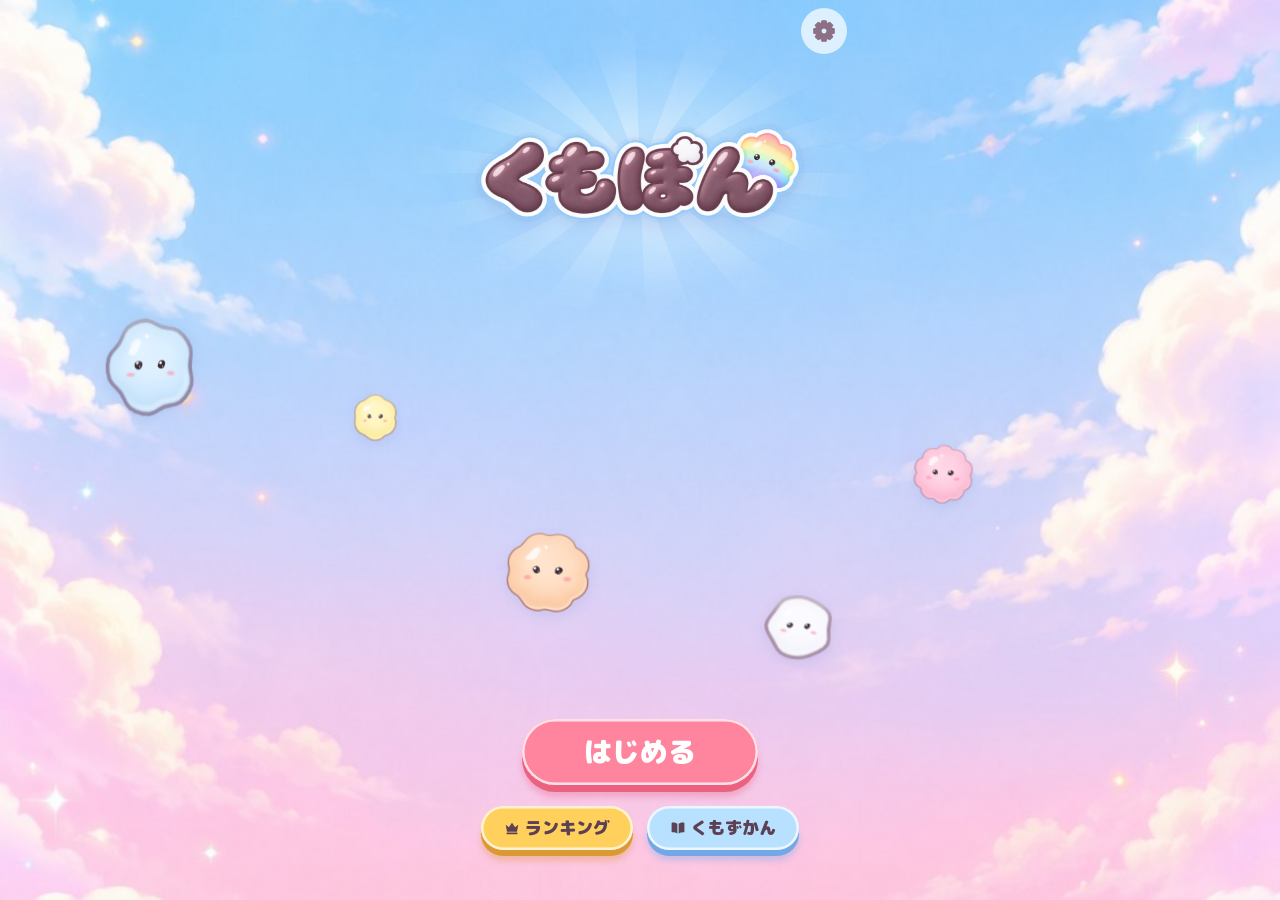
==== commit b3c24875: "ブラウザ版くもぽん 1.0.2（組み c348751e7f93）" ====
--- a/index.html
+++ b/index.html
@@ -39,8 +39,8 @@
   <link rel="preload" href="assets/fonts/kumopon-rounded-black.woff" as="font" type="font/woff" crossorigin>
   <link rel="preload" href="assets/fonts/kumopon-rounded-bold.woff" as="font" type="font/woff" crossorigin>
   <link rel="preload" href="assets/img/title_bg.jpg" as="image">
-  <link rel="stylesheet" href="v/89db034ee0d1/app.css">
-  <script type="module" src="v/89db034ee0d1/js/main.js"></script>
+  <link rel="stylesheet" href="v/c348751e7f93/app.css">
+  <script type="module" src="v/c348751e7f93/js/main.js"></script>
 </head>
 <body>
   <canvas id="game" aria-label="くもぽんの びん"></canvas>
--- a/v/c348751e7f93/app.css
+++ b/v/c348751e7f93/app.css
@@ -0,0 +1,1127 @@
+/* ブラウザ版くもぽんの見た目（iOS の App/Shell/Theme.swift と各画面の SwiftUI の寸法を写した）。
+   1pt ＝ 1px。字は丸ゴシックの太字（M PLUS Rounded 1c を使う字だけに絞った woff。iOS の .heavy は Black 900、.bold は Bold 700）。
+   動きは必ずイージング（ばねは ui/parts.js が SwiftUI の spring を CSS の linear() 関数〈点を並べた曲線。等速の linear とは別物〉に写して --sp-… に置く）。
+   遊んでいる間、#ui は指を通し（下の <canvas id="game"> が びんを回す指を取る）、ボタンだけが指を受ける */
+
+@font-face {
+  font-family: 'KumoponRounded';
+  src: url('../../assets/fonts/kumopon-rounded-black.woff') format('woff');
+  font-weight: 800 900;
+  font-style: normal;
+  /* 読み込む前に別の字体で出さない（ちらつき）。UI は document.fonts.load を待ってから見せる */
+  font-display: block;
+}
+@font-face {
+  font-family: 'KumoponRounded';
+  src: url('../../assets/fonts/kumopon-rounded-bold.woff') format('woff');
+  font-weight: 100 700;
+  font-style: normal;
+  font-display: block;
+}
+
+:root {
+  --ink: #5c4054;
+  --ink-soft: #8c7085;
+  --cream: #fff5e8;
+  --blush: #ffdbe0;
+  --pink: #ff859e;
+  --pink-deep: #eb6180;
+  --mint: #8cdbb8;
+  --sky: #8cc7ff;
+  --gold: #ffd15c;
+  --gold-deep: #db9933;
+  --book-blue: #b8e0ff;
+  --book-blue-deep: #73a8e6;
+  --endless: #8cdbd1;
+  --endless-deep: #4da39e;
+  /* タイトルの空の上の色（title_bg のいちばん上。iOS の TitleView.skyTop） */
+  --sky-top: #98d0f9;
+  --rainbow: linear-gradient(90deg, #ffb3bd, #ffcf9e, #fff0a3, #bdedb3, #a8e0ff, #b3c2ff, #dbbdff);
+  --ease-out: cubic-bezier(0, 0, 0.58, 1);
+  --ease-in: cubic-bezier(0.42, 0, 1, 1);
+  --ease-in-out-sine: cubic-bezier(0.37, 0, 0.63, 1);
+  /* 遊ぶ列の幅: 盤面（論理キャンバス 360×720 の縦横そのまま）と同じ幅。広い画面では盤面の幅、狭い画面では画面の幅
+     （背の低いブラウザ〈iPhone の Safari のアドレスバーつき〉でも 360px より細くしない） */
+  --colw: min(100vw, max(360px, 50vh));
+  /* ばね（JavaScript が置き直す。置く前の代わり） */
+  --sp-press: cubic-bezier(0.22, 1.2, 0.36, 1);
+  --sp-press-d: 350ms;
+  --sp-scale: cubic-bezier(0.34, 1.56, 0.64, 1);
+  --sp-scale-d: 400ms;
+  --sp-squish: cubic-bezier(0.34, 1.56, 0.64, 1);
+  --sp-squish-d: 450ms;
+  --sp-toggle: cubic-bezier(0.22, 1.2, 0.36, 1);
+  --sp-toggle-d: 400ms;
+}
+@supports (height: 100dvh) {
+  :root { --colw: min(100vw, max(360px, 50dvh)); }
+}
+
+/* ---- ページ全体: スクロール・引っぱって更新・ダブルタップの拡大・長押しのメニュー・文字の選択を止める ---- */
+
+[hidden] { display: none !important; }
+
+html, body {
+  margin: 0;
+  width: 100%;
+  height: 100%;
+  overflow: hidden;
+  overscroll-behavior: none;
+  background: var(--sky-top);
+  color: var(--ink);
+  font-family: 'KumoponRounded', 'Hiragino Maru Gothic ProN', 'Arial Rounded MT Bold', system-ui, sans-serif;
+  font-weight: 700;
+  -webkit-text-size-adjust: 100%;
+  text-size-adjust: 100%;
+  -webkit-user-select: none;
+  user-select: none;
+  -webkit-touch-callout: none;
+  -webkit-tap-highlight-color: transparent;
+}
+body {
+  position: fixed;
+  inset: 0;
+  touch-action: none;
+}
+img { -webkit-user-drag: none; user-select: none; }
+
+#game {
+  position: fixed;
+  inset: 0;
+  width: 100%;
+  height: 100%;
+  display: block;
+  touch-action: none;
+}
+
+/* 読み込みの間（main.js が <html> に ready を付けたら消える） */
+#loading {
+  position: fixed;
+  inset: 0;
+  z-index: 20;
+  display: flex;
+  flex-direction: column;
+  align-items: center;
+  justify-content: center;
+  gap: 14px;
+  background: linear-gradient(180deg, var(--sky-top), #ffdcea);
+  color: var(--ink-soft);
+  font-size: 15px;
+  font-weight: 900;
+  transition: opacity 0.4s var(--ease-out), visibility 0s 0.4s;
+}
+html.ready #loading { opacity: 0; visibility: hidden; pointer-events: none; }
+#loading .loading-cloud { width: 84px; height: 64px; animation: loading-bob 0.9s var(--ease-in-out-sine) infinite alternate; }
+@keyframes loading-bob { from { transform: translateY(-6px) scale(1.02, 0.98); } to { transform: translateY(6px) scale(0.98, 1.02); } }
+
+#boot-error {
+  position: fixed;
+  z-index: 30;
+  left: 16px;
+  right: 16px;
+  top: 50%;
+  transform: translateY(-50%);
+  max-width: 420px;
+  margin: 0 auto;
+  padding: 20px 22px;
+  border-radius: 24px;
+  background: var(--cream);
+  box-shadow: inset 0 0 0 3px #fff, 0 10px 20px rgba(0, 0, 0, 0.12);
+  font-size: 15px;
+  line-height: 1.6;
+  text-align: center;
+}
+
+/* 横向きのスマホ: 縦に回してもらう（遊ぶ画面は縦長） */
+#rotate {
+  display: none;
+  position: fixed;
+  inset: 0;
+  z-index: 25;
+  align-items: center;
+  justify-content: center;
+  background: linear-gradient(180deg, var(--sky-top), #ffdcea);
+  font-size: 18px;
+  font-weight: 900;
+}
+@media (orientation: landscape) and (pointer: coarse) and (max-height: 500px) {
+  #rotate { display: flex; }
+}
+
+/* ---- 画面の入れ物 ---- */
+
+#ui {
+  position: fixed;
+  inset: 0;
+  z-index: 1;
+  pointer-events: none;
+  overflow: hidden;
+}
+#ui.fonts-pending { visibility: hidden; }
+/* 画面の文は ことばの間に空白を入れて書いてある（分かち書き）。行は空白と句読点でだけ折り返す（「育つ（8／段）」のように ことばの途中で切らない） */
+#ui { word-break: keep-all; overflow-wrap: anywhere; line-break: strict; }
+#ui button, #ui a { font-family: inherit; touch-action: manipulation; }
+#ui :focus { outline: none; }
+#ui :focus-visible { outline: 3px solid rgba(115, 168, 230, 0.9); outline-offset: 3px; }
+
+.col {
+  position: relative;
+  width: var(--colw);
+  margin: 0 auto;
+  box-sizing: border-box;
+}
+/* 重なりの順: 画面（タイトル・上の帯）→ 重ね画面（一時停止・結果・説明）→ シート → 切り替えの雲。画面の中の z-index は外に漏らさない */
+.screen { position: absolute; inset: 0; z-index: 0; isolation: isolate; }
+.spacer { flex: 1 1 0; min-width: 0; }
+.icon { flex: 0 0 auto; display: block; }
+
+/* 白い縁取りの字（OutlinedText。縁は JavaScript が text-shadow で付ける） */
+.ol { font-weight: 900; line-height: 1.2; white-space: nowrap; }
+
+/* ---- ボタン ---- */
+
+button { -webkit-tap-highlight-color: transparent; }
+
+/* 押すと沈む厚みのボタン（ChunkyButtonStyle） */
+.chunky {
+  position: relative;
+  display: inline-block;
+  border: 0;
+  margin: 0;
+  padding: 0 0 var(--depth);
+  background: none;
+  color: var(--fg);
+  font-weight: 900;
+  line-height: 1.2;
+  cursor: pointer;
+  pointer-events: auto;
+}
+.chunky .edge {
+  position: absolute;
+  left: 0;
+  right: 0;
+  top: var(--depth);
+  bottom: 0;
+  border-radius: 999px;
+  background: var(--edge);
+  box-shadow: 0 5px 6px color-mix(in srgb, var(--edge) 35%, transparent);
+  transition: box-shadow 0.2s var(--ease-out);
+}
+.chunky .face {
+  position: relative;
+  display: flex;
+  align-items: center;
+  justify-content: center;
+  gap: 0.3em;
+  border-radius: 999px;
+  background: var(--c);
+  box-shadow: inset 0 0 0 2.5px rgba(255, 255, 255, 0.75);
+  white-space: nowrap;
+  transition: transform var(--sp-press-d) var(--sp-press);
+}
+.chunky .label { overflow: hidden; text-overflow: ellipsis; }
+.chunky:active .face { transform: translateY(calc(var(--depth) - 1px)); }
+.chunky:active .edge { box-shadow: 0 2px 2px color-mix(in srgb, var(--edge) 35%, transparent); }
+.chunky.fill { flex: 1 1 0; min-width: 0; }
+
+/* 押すと「ぷにっ」と縮むボタン（SquishyButtonStyle） */
+.squishy {
+  border: 0;
+  margin: 0;
+  padding: 14px 26px;
+  border-radius: 999px;
+  background: var(--c);
+  color: #fff;
+  font-size: 20px;
+  font-weight: 900;
+  line-height: 1.2;
+  cursor: pointer;
+  pointer-events: auto;
+  box-shadow: inset 0 0 0 2px rgba(255, 255, 255, 0.6), 0 5px 8px color-mix(in srgb, var(--c) 45%, transparent);
+  transition: transform var(--sp-squish-d) var(--sp-squish), box-shadow 0.2s var(--ease-out);
+}
+.squishy:active {
+  transform: scale(1.06, 0.9);
+  box-shadow: inset 0 0 0 2px rgba(255, 255, 255, 0.6), 0 1px 2px color-mix(in srgb, var(--c) 45%, transparent);
+}
+
+/* 押すと少し縮むだけのボタン（PressScaleStyle） */
+.press {
+  border: 0;
+  margin: 0;
+  cursor: pointer;
+  pointer-events: auto;
+  transition: transform var(--sp-scale-d) var(--sp-scale), opacity 0.2s var(--ease-out);
+}
+.press:active { transform: scale(1.04, 0.92); }
+
+/* 字だけのボタン（もどる・タイトルへ） */
+.text-btn {
+  border: 0;
+  background: none;
+  padding: 8px 16px;
+  min-height: 44px;
+  font-size: 14px;
+  font-weight: 700;
+  color: var(--ink-soft);
+  cursor: pointer;
+  pointer-events: auto;
+}
+
+/* ---- タイトル ---- */
+
+.title-screen { pointer-events: auto; background: var(--sky-top); overflow: hidden; }
+.title-bg {
+  position: absolute;
+  inset: 0;
+  width: 100%;
+  height: 100%;
+  object-fit: cover;
+  object-position: center;
+}
+.drift { position: absolute; inset: 0; pointer-events: none; overflow: hidden; }
+.drift-cloud {
+  position: absolute;
+  left: 0;
+  top: 0;
+  height: auto;
+  width: 64px;
+  transform-origin: 50% 100%;
+  filter: drop-shadow(0 4px 6px rgba(128, 153, 217, 0.22));
+  will-change: transform;
+  /* 帯を測って置くまでは出さない（左上に元の大きさで出てしまう） */
+  visibility: hidden;
+}
+.drift.placed .drift-cloud { visibility: visible; }
+.title-col {
+  height: 100%;
+  display: flex;
+  flex-direction: column;
+  align-items: center;
+  padding: env(safe-area-inset-top) 0 env(safe-area-inset-bottom);
+}
+.title-top {
+  width: 100%;
+  display: flex;
+  align-items: flex-start;
+  gap: 10px;
+  padding: 8px 18px 0;
+  box-sizing: border-box;
+  position: relative;
+  z-index: 2;
+}
+.gear-btn {
+  flex: 0 0 auto;
+  width: 46px;
+  height: 46px;
+  border-radius: 50%;
+  background: rgba(255, 255, 255, 0.7);
+  color: var(--ink-soft);
+  display: flex;
+  align-items: center;
+  justify-content: center;
+  padding: 0;
+}
+/* iPhone で開いた人への帯 */
+.ios-band {
+  pointer-events: auto;
+  display: flex;
+  align-items: center;
+  gap: 8px;
+  min-width: 0;
+  min-height: 44px;
+  padding: 6px 10px 6px 12px;
+  box-sizing: border-box;
+  border-radius: 16px;
+  background: rgba(255, 255, 255, 0.86);
+  box-shadow: 0 4px 10px rgba(107, 133, 217, 0.18);
+  color: var(--ink);
+  text-decoration: none;
+  transition: transform var(--sp-scale-d) var(--sp-scale);
+}
+.ios-band:active { transform: scale(0.97); }
+.band-text { display: flex; flex-direction: column; min-width: 0; font-size: 12.5px; font-weight: 900; line-height: 1.3; }
+.band-sub { font-size: 10.5px; font-weight: 700; color: var(--ink-soft); }
+.band-chev { color: var(--pink-deep); }
+.title-gap { flex: 0 1 44px; min-height: 0; }
+.logo-block {
+  position: relative;
+  z-index: 1;
+  width: 100%;
+  display: flex;
+  flex-direction: column;
+  align-items: center;
+  gap: 6px;
+  pointer-events: none;
+}
+.logo-frame {
+  position: relative;
+  width: 100%;
+  height: 150px;
+  display: flex;
+  align-items: center;
+  justify-content: center;
+}
+/* 光の筋: 520×300 の枠に、中心から放射する 14 本。横長の楕円（縦 0.62）に消え、±0.1 rad を 9 秒で 1 往復 */
+.rays {
+  position: absolute;
+  left: 50%;
+  top: 50%;
+  width: 520px;
+  height: 300px;
+  margin: -150px 0 0 -260px;
+  overflow: hidden;
+  pointer-events: none;
+}
+.rays-squash { position: absolute; left: 50%; top: 50%; width: 0; height: 0; transform: scaleY(0.62); }
+.rays-svg { position: absolute; animation: rays-sway 4.5s var(--ease-in-out-sine) infinite alternate; }
+@keyframes rays-sway { from { transform: rotate(-0.1rad); } to { transform: rotate(0.1rad); } }
+.logo-pop { position: relative; }
+/* ロゴの上下のゆれ: 2.4 秒で上から下へ（sin のイージング。行って戻って 4.8 秒） */
+.logo-bob { animation: logo-bob 2.4s var(--ease-in-out-sine) infinite alternate; }
+@keyframes logo-bob { from { transform: translateY(-4px); } to { transform: translateY(4px); } }
+.title-logo {
+  display: block;
+  width: min(340px, calc(var(--colw) - 40px));
+  height: auto;
+  filter: drop-shadow(0 6px 10px rgba(107, 133, 217, 0.28));
+}
+.best-pill {
+  max-width: calc(100% - 40px);
+  padding: 5px 16px;
+  border-radius: 999px;
+  background: rgba(255, 255, 255, 0.72);
+  font-size: 17px;
+  font-weight: 900;
+  line-height: 1.3;
+  white-space: nowrap;
+  overflow: hidden;
+  text-overflow: ellipsis;
+}
+.best-pill.empty { visibility: hidden; }
+.title-flex { flex: 1 1 auto; min-height: 16px; }
+.title-buttons {
+  position: relative;
+  z-index: 1;
+  display: flex;
+  flex-direction: column;
+  align-items: center;
+  gap: 14px;
+}
+.title-row { display: flex; gap: 14px; padding: 0 16px; }
+.title-bottom {
+  flex: 0 0 auto;
+  min-height: 44px;
+  width: 100%;
+  display: flex;
+  align-items: center;
+  justify-content: center;
+  padding: 4px 0 8px;
+  box-sizing: border-box;
+}
+.storage-note {
+  max-width: calc(100% - 32px);
+  padding: 5px 12px;
+  border-radius: 999px;
+  background: rgba(255, 255, 255, 0.72);
+  font-size: 12px;
+  font-weight: 700;
+  color: var(--ink-soft);
+  text-align: center;
+}
+/* 背の低い画面（iPhone の Safari のアドレスバーつきなど）: ロゴの枠を少し詰める */
+@media (max-height: 600px) {
+  .logo-frame { height: 124px; }
+  .title-logo { width: min(300px, calc(var(--colw) - 40px)); }
+}
+
+/* ---- 遊ぶ画面の上の帯 ---- */
+
+.hud { pointer-events: none; }
+.hud-col {
+  display: flex;
+  flex-direction: column;
+  align-items: stretch;
+  gap: 6px;
+  padding: calc(env(safe-area-inset-top) + 6px) 14px 0;
+}
+.hud-row { display: flex; align-items: flex-start; gap: 10px; }
+.pause-btn {
+  flex: 0 0 52px;
+  width: 52px;
+  height: 52px;
+  padding: 0;
+  border-radius: 50%;
+  background: rgba(255, 255, 255, 0.88);
+  box-shadow: inset 0 0 0 2.5px #fff, 0 2px 4px rgba(92, 64, 84, 0.18);
+  color: rgba(92, 64, 84, 0.8);
+  display: flex;
+  align-items: center;
+  justify-content: center;
+}
+.pause-btn.off { opacity: 0; pointer-events: none; }
+.hud-mid {
+  flex: 0 1 auto;
+  min-width: 0;
+  display: flex;
+  flex-direction: column;
+  align-items: center;
+  gap: 2px;
+  transition: opacity 0.3s var(--ease-out);
+}
+.score-box { max-width: 100%; min-width: 0; }
+.score { font-size: 38px; line-height: 1.18; text-align: center; font-variant-numeric: tabular-nums; }
+.rain-pill {
+  padding: 1px 8px;
+  border-radius: 999px;
+  background: rgba(255, 255, 255, 0.7);
+  font-size: 12px;
+  font-weight: 900;
+  color: var(--ink-soft);
+}
+
+/* 時計の輪（TimerPill） */
+.timer { position: relative; flex: 0 0 68px; width: 68px; height: 68px; transition: opacity 0.3s var(--ease-out); }
+.t-pop, .t-beat { position: relative; width: 100%; height: 100%; }
+.t-beat {
+  border-radius: 50%;
+  box-shadow: 0 2px 4px rgba(92, 64, 84, 0.15);
+  transition: transform 0.2s var(--ease-out), box-shadow 0.3s var(--ease-out);
+}
+.timer.hurry .t-beat { box-shadow: 0 2px 8px rgba(235, 97, 128, 0.4); }
+.t-beat.beat { transform: scale(1.08); }
+.ring { position: absolute; inset: 0; width: 100%; height: 100%; overflow: visible; }
+.ring .arc { transition: stroke 0.3s var(--ease-out); }
+.t-text {
+  position: absolute;
+  inset: 0;
+  display: flex;
+  flex-direction: column;
+  align-items: center;
+  justify-content: center;
+  line-height: 1;
+}
+.t-num { font-size: 27px; font-weight: 900; font-variant-numeric: tabular-nums; }
+.t-num.small { font-size: 22px; }
+.t-unit { margin-top: 0; font-size: 9px; font-weight: 700; color: var(--ink-soft); }
+.t-bonus { position: absolute; left: -40px; bottom: -24px; pointer-events: none; }
+.bonus-text {
+  font-weight: 900;
+  color: #33998c;
+  white-space: nowrap;
+  text-shadow: 1.5px 1.5px 0 #fff, -1.5px -1.5px 0 #fff;
+}
+
+/* 段のはしご（LadderView） */
+.ladder {
+  align-self: center;
+  display: flex;
+  align-items: flex-end;
+  gap: 2px;
+  padding: 3px 10px;
+  border-radius: 999px;
+  background: rgba(255, 255, 255, 0.55);
+  transition: opacity 0.3s var(--ease-out);
+}
+.step { display: flex; flex-direction: column; align-items: center; gap: 1px; }
+.step-art { position: relative; transition: opacity 0.3s var(--ease-out); }
+.step-art svg { display: block; overflow: visible; }
+.step-dot { width: 3.5px; height: 3.5px; border-radius: 50%; }
+.step-dot.on { background: rgba(92, 64, 84, 0.7); }
+.step-badge {
+  position: absolute;
+  transform: translate(-50%, -50%);
+  padding: 0 3px;
+  border-radius: 999px;
+  background: var(--pink-deep);
+  color: #fff;
+  font-size: 9px;
+  font-weight: 900;
+  line-height: 1.35;
+  white-space: nowrap;
+}
+
+/* 返しの数え上げ（TallyView） */
+.tally-row { display: flex; justify-content: center; min-height: 26px; transition: opacity 0.3s var(--ease-out); }
+.tally {
+  display: flex;
+  align-items: center;
+  gap: 6px;
+  padding: 3px 10px;
+  border-radius: 999px;
+  background: rgba(255, 255, 255, 0.85);
+}
+.tally-tag {
+  padding: 2px 8px;
+  border-radius: 999px;
+  background: var(--pink-deep);
+  color: #fff;
+  font-size: 13px;
+  font-weight: 900;
+  white-space: nowrap;
+}
+.tally-num { font-size: 17px; font-weight: 900; font-variant-numeric: tabular-nums; white-space: nowrap; }
+
+/* READY */
+.banner-layer { position: absolute; inset: 0; pointer-events: none; }
+.banner { position: absolute; left: 50%; transform: translate(-50%, -50%); }
+
+/* 残りわずか: 画面のふちが桃色に脈打つ（1 秒に 2 回。sin のイージング。遊ぶ列の左右のふちと上下） */
+.hurry-glow {
+  position: absolute;
+  top: 0;
+  bottom: 0;
+  left: 50%;
+  width: var(--colw);
+  margin-left: calc(var(--colw) / -2);
+  opacity: 0;
+  pointer-events: none;
+  transition: opacity 0.3s var(--ease-out);
+}
+.hurry-glow.on { opacity: 1; }
+.hurry-glow .pulse {
+  position: absolute;
+  inset: 0;
+  box-shadow: inset 0 0 36px 16px var(--pink-deep);
+  animation: glow-pulse 0.25s var(--ease-in-out-sine) infinite alternate;
+  animation-play-state: paused;
+}
+.hurry-glow.on .pulse { animation-play-state: running; }
+@keyframes glow-pulse { from { opacity: 0.075; } to { opacity: 0.75; } }
+
+/* 結果を出している間: 点・時計・はしごを消す */
+.hud.finished .hud-mid,
+.hud.finished .timer,
+.hud.finished .ladder,
+.hud.finished .tally-row { opacity: 0; }
+
+/* ---- 重ね画面（一時停止・結果・初めての説明）---- */
+
+.overlay { position: absolute; inset: 0; z-index: 2; pointer-events: auto; }
+.overlay > .dim { position: absolute; inset: 0; background: rgba(0, 0, 0, 0.22); }
+.center {
+  position: absolute;
+  inset: 0;
+  display: flex;
+  padding: max(14px, env(safe-area-inset-top)) 16px max(14px, env(safe-area-inset-bottom));
+  box-sizing: border-box;
+  overflow-y: auto;
+  overscroll-behavior: contain;
+  touch-action: pan-y;
+}
+.card {
+  position: relative;
+  margin: auto;
+  width: 100%;
+  box-sizing: border-box;
+  display: flex;
+  flex-direction: column;
+  align-items: center;
+  text-align: center;
+  background: var(--cream);
+  border-radius: 30px;
+  box-shadow: inset 0 0 0 3px #fff, 0 10px 20px rgba(0, 0, 0, 0.12);
+}
+
+/* 一時停止（PauseView） */
+.pause-card { max-width: 330px; padding: 22px 22px 14px; }
+.pause-title { font-size: 22px; font-weight: 900; line-height: 1.25; }
+.pause-mode { margin-top: 2px; font-size: 13px; font-weight: 700; color: var(--ink-soft); }
+.rules {
+  width: 100%;
+  box-sizing: border-box;
+  margin-top: 12px;
+  padding: 12px 14px;
+  border-radius: 16px;
+  background: rgba(255, 255, 255, 0.75);
+  display: flex;
+  flex-direction: column;
+  gap: 8px;
+  text-align: left;
+}
+.rule { display: flex; align-items: baseline; gap: 6px; }
+.rule .dot, .intro-line .dot { flex: 0 0 6px; width: 6px; height: 6px; border-radius: 50%; background: var(--sky); }
+.rule-text { font-size: 13px; font-weight: 700; color: var(--ink-soft); line-height: 1.35; white-space: pre-line; }
+.book-chip {
+  display: inline-flex;
+  align-items: center;
+  gap: 6px;
+  min-height: 34px;
+  padding: 7px 14px;
+  box-sizing: border-box;
+  border-radius: 999px;
+  background: var(--book-blue);
+  box-shadow: inset 0 0 0 2px #fff;
+  color: var(--ink);
+  font-size: 13px;
+  font-weight: 900;
+}
+.pause-card .book-chip { margin-top: 10px; min-height: 44px; }
+.pause-card .squishy { margin-top: 20px; }
+.retry-btn {
+  margin-top: 14px;
+  display: inline-flex;
+  align-items: center;
+  gap: 6px;
+  min-height: 44px;
+  padding: 10px 18px;
+  box-sizing: border-box;
+  border-radius: 999px;
+  background: rgba(255, 255, 255, 0.9);
+  color: var(--ink);
+  font-size: 16px;
+  font-weight: 900;
+}
+.pause-card .to-title { margin-top: 34px; }
+@media (max-height: 720px) {
+  .pause-card { padding-top: 16px; }
+  .pause-card .rules { gap: 5px; padding: 9px 12px; margin-top: 8px; }
+  .pause-card .squishy { margin-top: 12px; }
+  .pause-card .retry-btn { margin-top: 8px; }
+  .pause-card .to-title { margin-top: 8px; }
+}
+/* さらに背の低い画面（iPhone の Safari の横の帯つきなど 600px 未満）: 説明の字を少し小さく、ボタンの間を詰めて 1 枚に収める（収まらなければスクロール） */
+@media (max-height: 620px) {
+  .pause-card { padding: 12px 18px 6px; }
+  .pause-title { font-size: 19px; }
+  .pause-mode { display: none; }
+  .pause-card .rules { gap: 4px; padding: 8px 10px; }
+  .rule-text { font-size: 12px; line-height: 1.3; }
+  .pause-card .book-chip { margin-top: 6px; min-height: 36px; padding: 5px 12px; }
+  .pause-card .squishy { margin-top: 8px; padding: 11px 24px; }
+  .pause-card .retry-btn { margin-top: 6px; }
+  .pause-card .to-title { margin-top: 2px; }
+}
+
+/* 初めての説明（ModeIntroCard） */
+.intro-card { max-width: 340px; padding: 20px 20px 12px; }
+.kicker { font-size: 12px; font-weight: 700; color: var(--ink-soft); }
+.intro-card > .ol { margin-top: 2px; }
+.goals { display: flex; justify-content: center; gap: 18px; margin-top: 10px; }
+.goal { display: flex; flex-direction: column; align-items: center; gap: 2px; }
+.goal-img { height: 64px; width: auto; }
+.goal-name { font-size: 12px; font-weight: 700; }
+.goal-gain { font-size: 13px; font-weight: 900; color: var(--endless-deep); }
+.intro-lines {
+  width: 100%;
+  box-sizing: border-box;
+  margin-top: 12px;
+  padding: 12px 14px;
+  border-radius: 16px;
+  background: rgba(255, 255, 255, 0.8);
+  display: flex;
+  flex-direction: column;
+  gap: 8px;
+  text-align: left;
+}
+.intro-line { display: flex; align-items: baseline; gap: 6px; font-size: 14px; font-weight: 700; line-height: 1.35; }
+.intro-card .squishy { margin-top: 16px; }
+.intro-card .text-btn { margin-top: 6px; }
+
+/* 結果（ResultView）: 後ろの空は暗くしない。カードの後ろにだけ白い薄い幕 */
+.result-layer, .result-layer .center { pointer-events: none; }
+.result-wrap { position: relative; margin: auto; width: 100%; max-width: 330px; pointer-events: auto; }
+.result-glow {
+  position: absolute;
+  inset: -14px;
+  border-radius: 40px;
+  background: rgba(255, 255, 255, 0.28);
+  filter: blur(6px);
+}
+.result-card { max-width: 330px; padding: 24px; gap: 12px; }
+.result-mode { font-size: 18px; font-weight: 900; color: var(--ink-soft); }
+.result-card .score-box { width: 100%; }
+.result-score { font-size: 56px; line-height: 1.15; text-align: center; font-variant-numeric: tabular-nums; }
+.new-best {
+  padding: 5px 14px;
+  border-radius: 999px;
+  background: var(--pink-deep);
+  color: #fff;
+  font-size: 16px;
+  font-weight: 900;
+}
+.best-line { font-size: 14px; font-weight: 700; color: var(--ink-soft); }
+.best-note { font-size: 11px; font-weight: 700; color: rgba(140, 112, 133, 0.85); }
+.grade { display: flex; align-items: center; gap: 10px; }
+.badge { position: relative; height: 78px; }
+.badge-img { display: block; height: 78px; width: auto; }
+.badge-name {
+  position: absolute;
+  left: 50%;
+  bottom: 9px;
+  width: 56px;
+  margin-left: -28px;
+  font-size: 10.5px;
+  font-weight: 900;
+  letter-spacing: -0.04em;
+  text-align: center;
+  white-space: nowrap;
+}
+.grade-text { text-align: left; }
+.grade-name { font-size: 20px; font-weight: 900; line-height: 1.25; }
+.grade-sub { font-size: 13px; font-weight: 700; color: var(--ink-soft); }
+.grade-band {
+  padding: 5px 14px;
+  border-radius: 999px;
+  background: var(--rainbow);
+  box-shadow: inset 0 0 0 2px #fff;
+  font-size: 16px;
+  font-weight: 900;
+  white-space: nowrap;
+}
+.cheer { font-size: 13px; font-weight: 700; color: var(--ink-soft); white-space: nowrap; }
+.stats { display: flex; gap: 10px; width: 100%; padding-top: 4px; }
+.stat {
+  flex: 1 1 0;
+  min-width: 0;
+  padding: 8px 2px;
+  border-radius: 14px;
+  background: rgba(255, 255, 255, 0.8);
+  display: flex;
+  flex-direction: column;
+  align-items: center;
+  gap: 2px;
+  color: var(--ink);
+}
+.stat.link { box-shadow: inset 0 0 0 1.5px rgba(115, 168, 230, 0.5); }
+.stat-value { max-width: 100%; overflow: hidden; text-overflow: ellipsis; font-size: 18px; font-weight: 900; white-space: nowrap; }
+.stat-label { display: flex; align-items: center; gap: 2px; font-size: 11px; font-weight: 700; color: var(--ink-soft); white-space: nowrap; }
+.book-chip.fresh { padding: 5px 12px; min-height: 30px; }
+/* ［シェア］（iOS の ShareLink のカプセル: 白 90%・字は ink・縁は ink の 18%） */
+.share-btn {
+  display: inline-flex;
+  align-items: center;
+  gap: 6px;
+  min-height: 36px;
+  margin-top: 6px;
+  padding: 7px 20px;
+  box-sizing: border-box;
+  border: 0;
+  border-radius: 999px;
+  background: rgba(255, 255, 255, 0.9);
+  box-shadow: inset 0 0 0 1.5px rgba(92, 64, 84, 0.18);
+  color: var(--ink);
+  font-size: 14px;
+  font-weight: 900;
+}
+.result-buttons { display: flex; align-items: flex-start; gap: 8px; width: 100%; padding-top: 2px; }
+.sticker {
+  position: absolute;
+  right: -26px;
+  top: -50px;
+  width: 96px;
+  transform-origin: 0 100%;
+  pointer-events: none;
+}
+.sticker-img {
+  display: block;
+  width: 96px;
+  height: auto;
+  animation: sticker-bob 1.8s var(--ease-in-out-sine) infinite alternate;
+}
+@keyframes sticker-bob { from { transform: rotate(8deg) translateY(-3px); } to { transform: rotate(8deg) translateY(3px); } }
+/* 順位の行（RankChip の並び。ほかの文は小さく） */
+.rank-line { width: 100%; display: flex; justify-content: center; }
+.rank-chips { display: flex; gap: 6px; width: 100%; padding: 0; background: none; }
+.rank-chip {
+  flex: 1 1 0;
+  min-width: 0;
+  padding: 5px 0;
+  border-radius: 12px;
+  background: rgba(255, 255, 255, 0.85);
+  box-shadow: inset 0 0 0 1.5px rgba(92, 64, 84, 0.12);
+}
+.rank-chip.gold { background: rgba(255, 209, 92, 0.45); box-shadow: inset 0 0 0 1.5px rgba(219, 153, 51, 0.6); }
+.chip-title { font-size: 10px; font-weight: 700; color: var(--ink-soft); }
+.chip-rank { font-size: 16px; font-weight: 900; color: var(--ink); font-variant-numeric: tabular-nums; white-space: nowrap; }
+.rank-text {
+  display: inline-flex;
+  align-items: center;
+  gap: 4px;
+  min-height: 28px;
+  padding: 0 4px;
+  background: none;
+  font-size: 12px;
+  font-weight: 700;
+  color: var(--ink-soft);
+}
+.rank-crown { color: var(--gold-deep); }
+
+/* ---- シート ---- */
+
+.sheets { position: absolute; inset: 0; z-index: 5; pointer-events: none; }
+.sheets.open { pointer-events: auto; }
+.sheet { position: absolute; inset: 0; }
+.sheet-backdrop { position: absolute; inset: 0; background: rgba(0, 0, 0, 0.25); }
+.sheet-panel {
+  position: absolute;
+  left: 0;
+  right: 0;
+  bottom: 0;
+  margin: 0 auto;
+  width: min(100%, 520px);
+  height: calc(100% - max(env(safe-area-inset-top), 10px) - 10px);
+  max-height: 900px;
+  display: flex;
+  flex-direction: column;
+  border-radius: 14px 14px 0 0;
+  background: var(--cream);
+  box-shadow: 0 -6px 24px rgba(0, 0, 0, 0.12);
+  overflow: hidden;
+}
+.sheet-panel.book, .sheet-panel.settings { background: linear-gradient(180deg, var(--cream), #e0f0ff); }
+.sheet-head {
+  position: relative;
+  flex: 0 0 auto;
+  display: grid;
+  grid-template-columns: 44px 1fr 44px;
+  align-items: center;
+  padding: 16px 16px 8px;
+  touch-action: none;
+  cursor: grab;
+}
+.grabber {
+  position: absolute;
+  top: 6px;
+  left: 50%;
+  width: 36px;
+  height: 5px;
+  margin-left: -18px;
+  border-radius: 3px;
+  background: rgba(140, 112, 133, 0.32);
+}
+.sheet-title { grid-column: 2; display: flex; align-items: center; justify-content: center; gap: 6px; min-width: 0; }
+.sheet-title-img { height: 28px; width: auto; }
+.close-btn {
+  grid-column: 3;
+  width: 44px;
+  height: 44px;
+  padding: 0;
+  border-radius: 50%;
+  background: rgba(255, 255, 255, 0.9);
+  color: var(--ink-soft);
+  display: flex;
+  align-items: center;
+  justify-content: center;
+}
+.sheet-body {
+  position: relative;
+  flex: 1 1 auto;
+  overflow-x: hidden;
+  overflow-y: auto;
+  overscroll-behavior: contain;
+  touch-action: pan-y;
+  -webkit-overflow-scrolling: touch;
+  padding: 0 16px calc(28px + env(safe-area-inset-bottom));
+}
+
+/* せってい（iOS の Form の組にならい、白い角丸の組に行を並べる） */
+.page { position: relative; }
+.group { margin-top: 18px; }
+.group:first-child { margin-top: 6px; }
+.group-head { padding: 0 16px 6px; font-size: 13px; font-weight: 700; color: var(--ink-soft); }
+.group-box { border-radius: 14px; background: #fff; overflow: hidden; }
+.group-foot { padding: 6px 16px 0; font-size: 12px; font-weight: 700; line-height: 1.5; color: var(--ink-soft); }
+.row {
+  display: flex;
+  align-items: center;
+  gap: 12px;
+  width: 100%;
+  min-height: 50px;
+  padding: 0 16px;
+  box-sizing: border-box;
+  border: 0;
+  background: none;
+  color: var(--ink);
+  font-size: 16px;
+  font-weight: 700;
+  text-align: left;
+  text-decoration: none;
+  cursor: pointer;
+}
+.row + .row { border-top: 1px solid rgba(92, 64, 84, 0.08); }
+.row-label { flex: 1 1 auto; min-width: 0; }
+.row.disabled { opacity: 0.4; pointer-events: none; }
+.row-seg { flex-wrap: wrap; padding: 8px 16px; cursor: default; }
+.row-seg .seg { flex: 1 1 210px; }
+.row-text { display: block; padding: 12px 16px; font-size: 13px; line-height: 1.55; color: var(--ink-soft); cursor: default; }
+.row-text .warn { margin-top: 4px; color: var(--pink-deep); }
+.row-chev { color: var(--ink-soft); }
+.row-link:active { background: rgba(92, 64, 84, 0.05); }
+.version { margin-top: 22px; text-align: center; font-size: 11px; color: rgba(140, 112, 133, 0.6); }
+
+/* 切り替え（Toggle）。オンは mint を少し濃く（白い丸が見えるように） */
+.switch {
+  position: relative;
+  flex: 0 0 auto;
+  width: 51px;
+  height: 31px;
+  padding: 0;
+  border: 0;
+  border-radius: 999px;
+  background: rgba(120, 120, 128, 0.18);
+  cursor: pointer;
+  transition: background-color 0.25s var(--ease-out);
+}
+.switch[aria-checked='true'] { background: #5fc796; }
+.knob {
+  position: absolute;
+  left: 2px;
+  top: 2px;
+  width: 27px;
+  height: 27px;
+  border-radius: 50%;
+  background: #fff;
+  box-shadow: 0 3px 8px rgba(0, 0, 0, 0.15), 0 1px 1px rgba(0, 0, 0, 0.16);
+  transition: transform var(--sp-toggle-d) var(--sp-toggle);
+}
+.switch[aria-checked='true'] .knob { transform: translateX(20px); }
+
+/* 区切りの選び（segmented の Picker） */
+.seg {
+  position: relative;
+  display: grid;
+  grid-template-columns: repeat(var(--n), 1fr);
+  padding: 2px;
+  border-radius: 10px;
+  background: rgba(118, 118, 128, 0.12);
+}
+.seg.disabled { opacity: 0.4; pointer-events: none; }
+.seg-pill {
+  position: absolute;
+  top: 2px;
+  bottom: 2px;
+  left: 2px;
+  width: calc((100% - 4px) / var(--n));
+  border-radius: 8px;
+  background: #fff;
+  box-shadow: 0 3px 8px rgba(0, 0, 0, 0.12), 0 3px 1px rgba(0, 0, 0, 0.04);
+  transition: transform var(--sp-toggle-d) var(--sp-toggle);
+}
+.seg-opt {
+  position: relative;
+  min-height: 40px;
+  padding: 0 4px;
+  border: 0;
+  background: none;
+  color: var(--ink);
+  font-size: 14px;
+  font-weight: 700;
+  cursor: pointer;
+}
+.back-btn {
+  display: inline-flex;
+  align-items: center;
+  gap: 2px;
+  min-height: 44px;
+  margin-top: 2px;
+  padding: 0 10px 0 0;
+  background: none;
+  color: var(--ink-soft);
+  font-size: 15px;
+  font-weight: 900;
+}
+/* 「あそびかた」のページは、せっていのページの上に重ねて右から入る（入れ替わる間、両方が見えるように） */
+.page-rules { position: absolute; top: 0; left: 16px; right: 16px; padding-bottom: calc(28px + env(safe-area-inset-bottom)); text-align: center; }
+.page-rules .back-btn { display: flex; }
+
+/* くもずかん（CloudBookView） */
+.book-progress {
+  display: flex;
+  align-items: center;
+  justify-content: center;
+  gap: 8px;
+  padding: 0 0 10px;
+  font-size: 14px;
+  font-weight: 900;
+  color: var(--ink-soft);
+  font-variant-numeric: tabular-nums;
+}
+.trophy { height: 30px; width: auto; }
+.complete {
+  padding: 4px 12px;
+  border-radius: 999px;
+  background: var(--rainbow);
+  box-shadow: inset 0 0 0 2px #fff;
+  color: var(--ink);
+}
+.book-list { display: flex; flex-direction: column; }
+.book-row {
+  display: flex;
+  align-items: center;
+  gap: 12px;
+  padding: 10px 12px;
+  border-radius: 18px;
+  background: rgba(255, 255, 255, 0.55);
+  box-shadow: inset 0 0 0 1.5px rgba(92, 64, 84, 0.1);
+  cursor: pointer;
+  transform-origin: 50% 0;
+  animation: row-in 0.32s cubic-bezier(0.215, 0.61, 0.355, 1) both;
+}
+.book-row.found { background: #fff; box-shadow: inset 0 0 0 1.5px rgba(92, 64, 84, 0.1), 0 3px 6px rgba(92, 64, 84, 0.08); }
+.book-row.top { box-shadow: inset 0 0 0 2.5px var(--gold), 0 3px 6px rgba(92, 64, 84, 0.08); }
+.book-row.focus { box-shadow: inset 0 0 0 2.5px var(--pink-deep), 0 3px 6px rgba(92, 64, 84, 0.08); }
+/* 行は上から少しずつずらして入る（RowEntrance） */
+@keyframes row-in { from { opacity: 0; transform: translateY(14px) scale(0.97); } to { opacity: 1; transform: none; } }
+.book-art { flex: 0 0 74px; height: 64px; display: flex; align-items: center; justify-content: center; }
+.book-cloud { display: block; max-width: 74px; max-height: 64px; transform-origin: 50% 100%; }
+/* まだ出会っていない雲は絵だけ影（colorMultiply(.black) と opacity 0.16） */
+.book-art.shadow .book-cloud { filter: brightness(0) opacity(0.16); }
+.book-info { flex: 1 1 auto; min-width: 0; display: flex; flex-direction: column; gap: 3px; text-align: left; }
+.book-name-line, .book-pts-line { display: flex; flex-wrap: wrap; align-items: baseline; gap: 2px 6px; }
+.book-pts-line { gap: 2px 8px; }
+.book-name { font-size: 17px; font-weight: 900; white-space: nowrap; }
+.book-row.top .book-name { font-size: 19px; }
+.book-tier { font-size: 10px; font-weight: 700; color: var(--ink-soft); white-space: nowrap; }
+.book-pts { font-size: 17px; font-weight: 900; white-space: nowrap; font-variant-numeric: tabular-nums; }
+.book-row.top .book-pts { font-size: 20px; color: var(--pink-deep); }
+.book-gain {
+  padding: 1px 7px;
+  border-radius: 999px;
+  background: rgba(140, 219, 209, 0.35);
+  color: var(--endless-deep);
+  font-size: 13px;
+  font-weight: 900;
+  white-space: nowrap;
+}
+.book-row.top .book-gain { font-size: 15px; }
+.size-bar { display: flex; align-items: center; gap: 6px; }
+.size-track { position: relative; flex: 1 1 auto; height: 7px; border-radius: 999px; background: rgba(92, 64, 84, 0.08); }
+.size-fill { height: 100%; border-radius: 999px; box-shadow: inset 0 0 0 1px rgba(92, 64, 84, 0.15); }
+.size-text { font-size: 9.5px; font-weight: 700; color: var(--ink-soft); white-space: nowrap; font-variant-numeric: tabular-nums; }
+/* 説明は狭い画面では 3 行まで折り返す（小さくしすぎない） */
+.book-detail { font-size: 10.5px; font-weight: 700; color: var(--ink-soft); line-height: 1.3; display: -webkit-box; -webkit-box-orient: vertical; -webkit-line-clamp: 3; line-clamp: 3; overflow: hidden; }
+.merge-arrow {
+  display: flex;
+  align-items: center;
+  justify-content: center;
+  gap: 6px;
+  padding: 5px 0;
+  font-size: 11px;
+  font-weight: 700;
+  color: rgba(140, 112, 133, 0.9);
+  animation: row-in 0.32s cubic-bezier(0.215, 0.61, 0.355, 1) both;
+}
+.merge-arrow.faint { color: rgba(140, 112, 133, 0.5); }
+.book-foot { padding-top: 14px; font-size: 11px; font-weight: 700; color: var(--ink-soft); text-align: center; }
+
+/* ランキング（中身は親の ranking.js） */
+.ranking-slot { min-height: 200px; }
+
+/* ---- 画面の切り替えの雲（いちばん上。覆っている間は指も止める）---- */
+
+.wipe {
+  position: fixed;
+  inset: 0;
+  width: 100%;
+  height: 100%;
+  z-index: 10;
+  pointer-events: none;
+  visibility: hidden;
+}
+.wipe.on { visibility: visible; pointer-events: auto; }
+
+/* 動きを減らす設定の人: 飾りのゆれを止める（切り替えの雲とボタンの手応えは残す） */
+@media (prefers-reduced-motion: reduce) {
+  .rays-svg, .logo-bob, .sticker-img, #loading .loading-cloud { animation: none; }
+}
